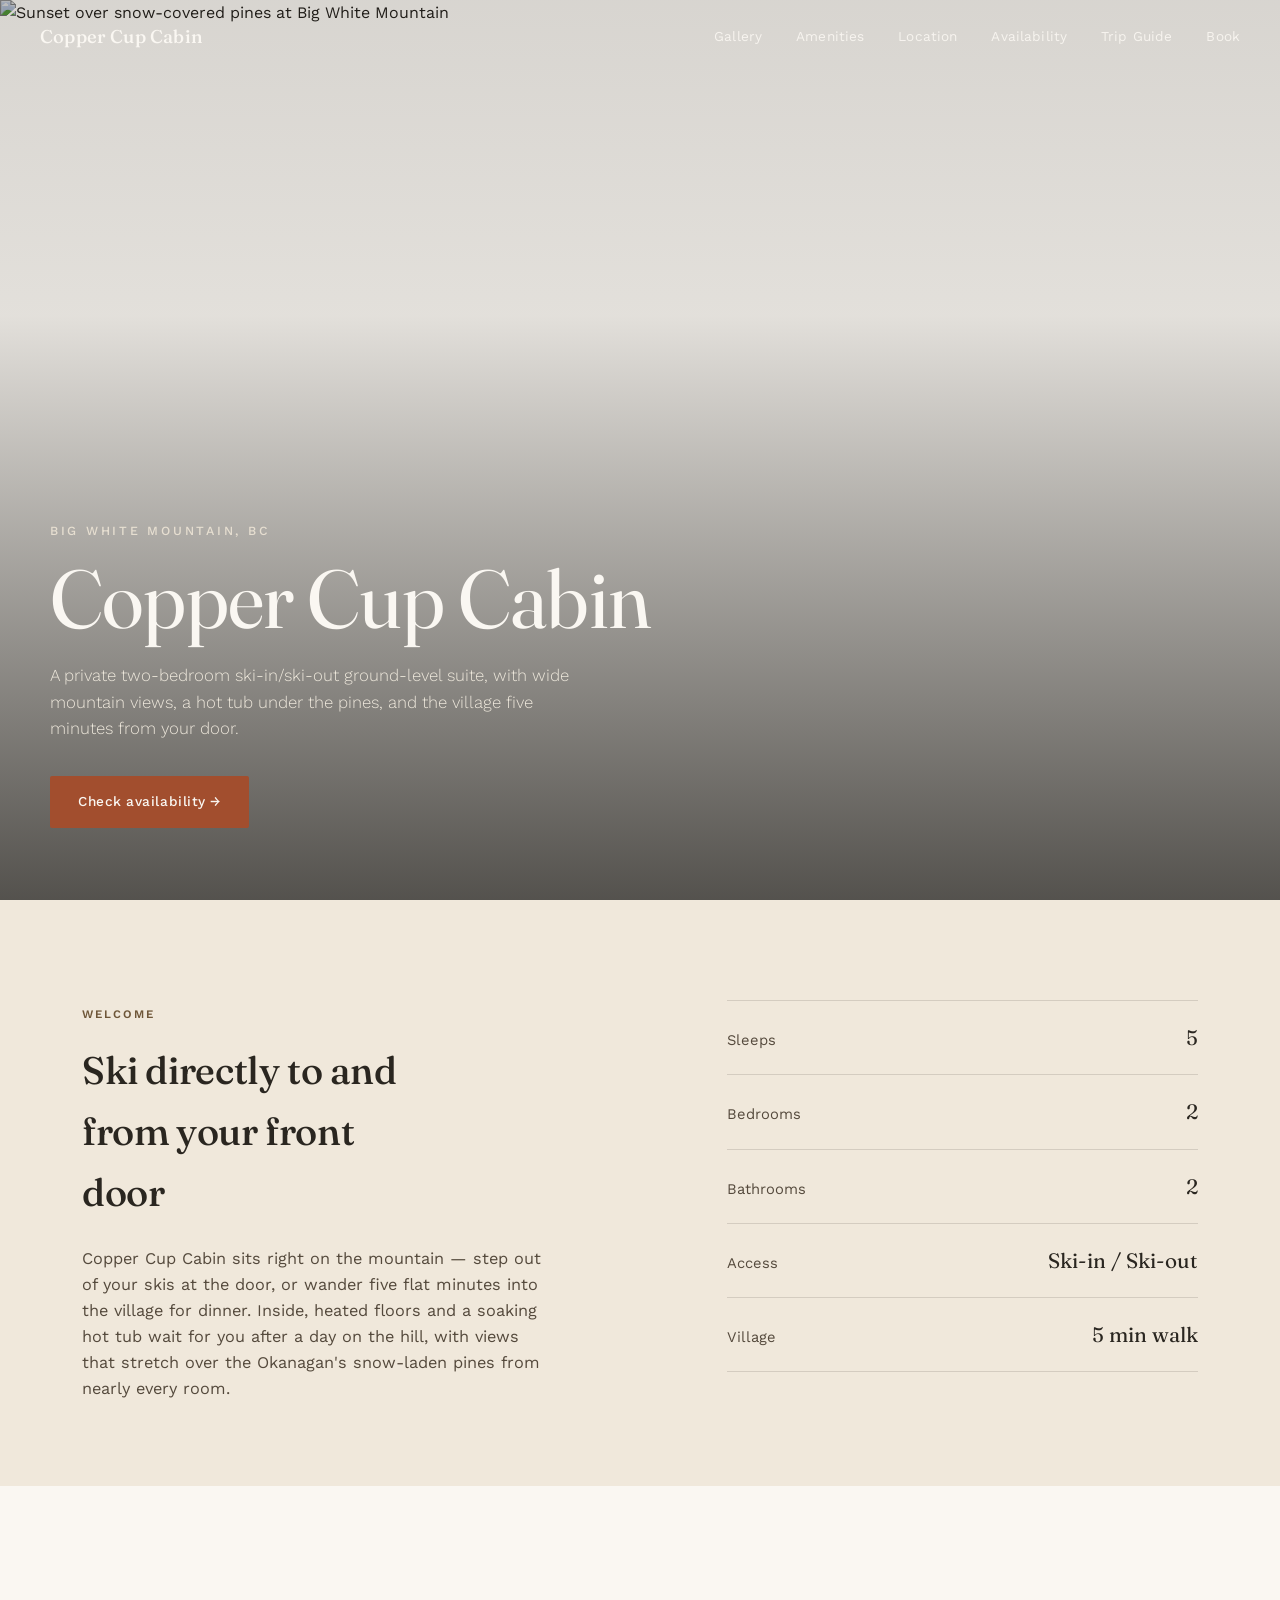
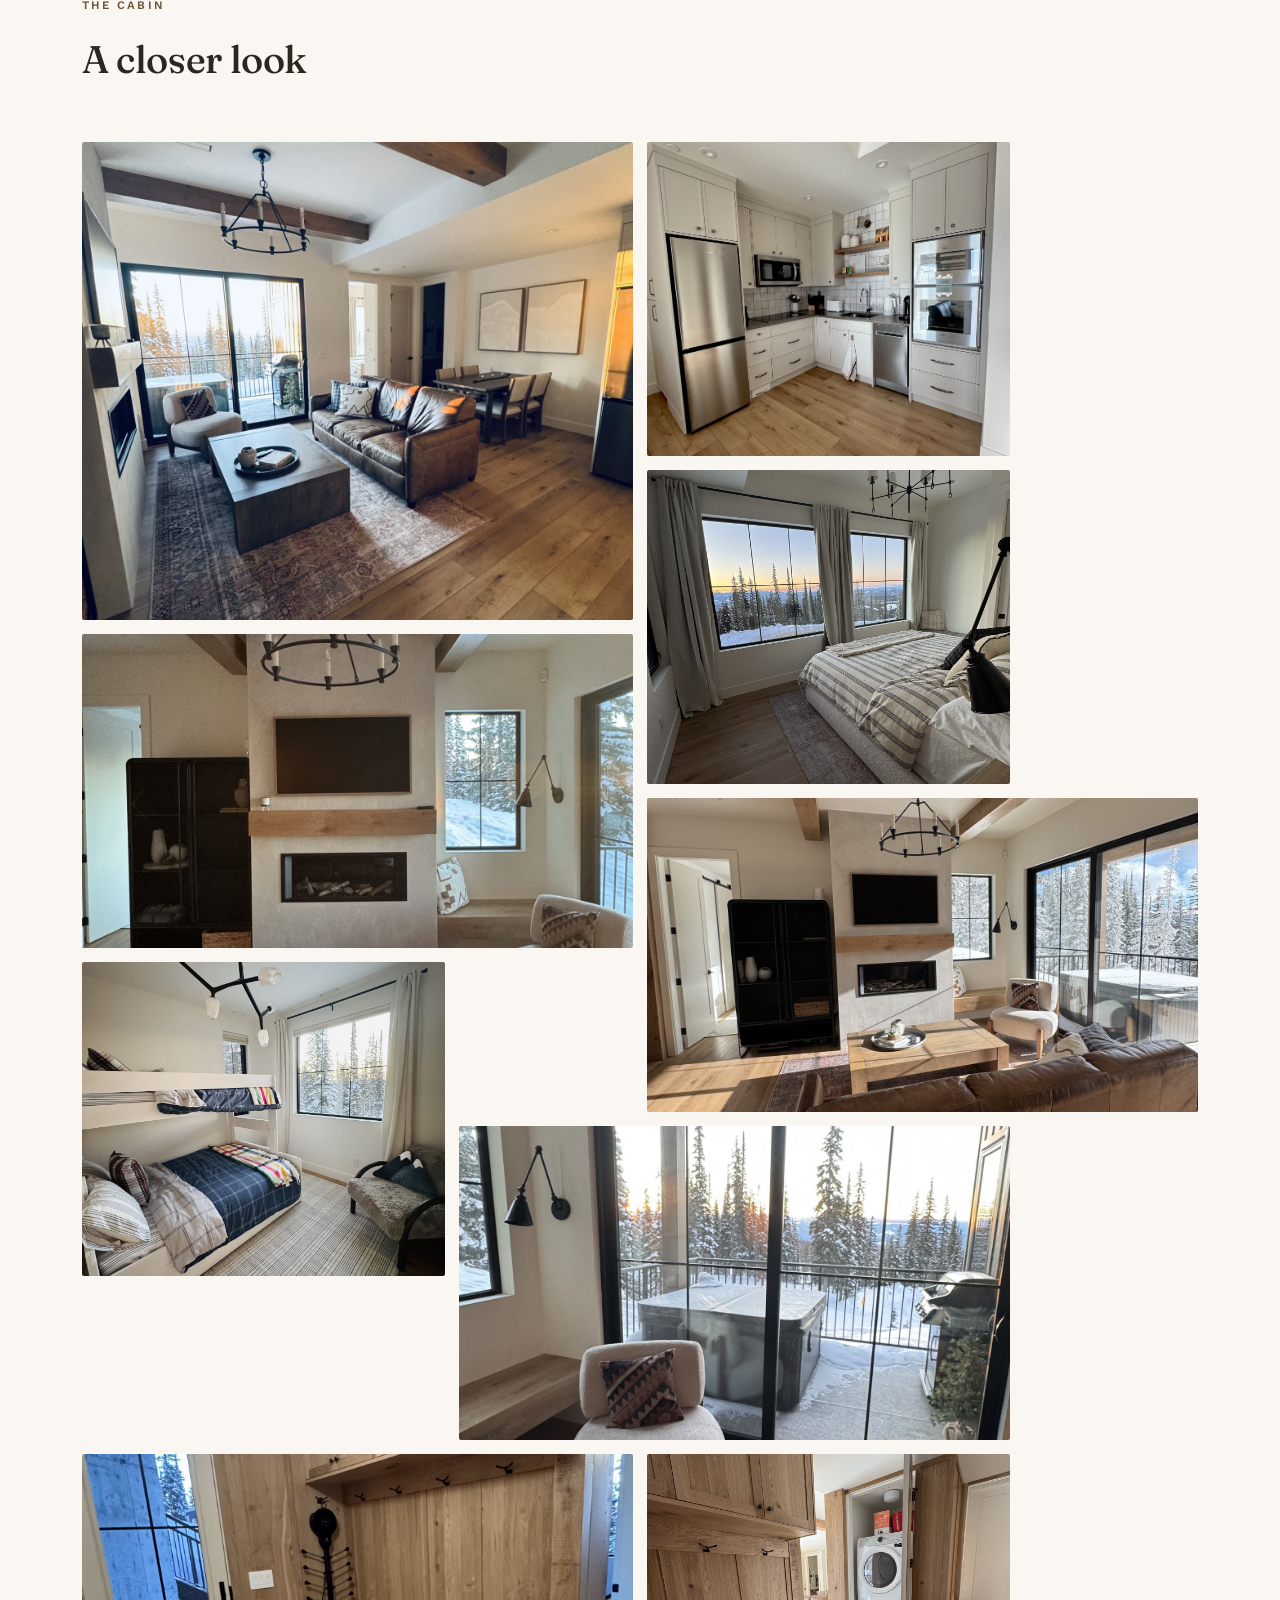
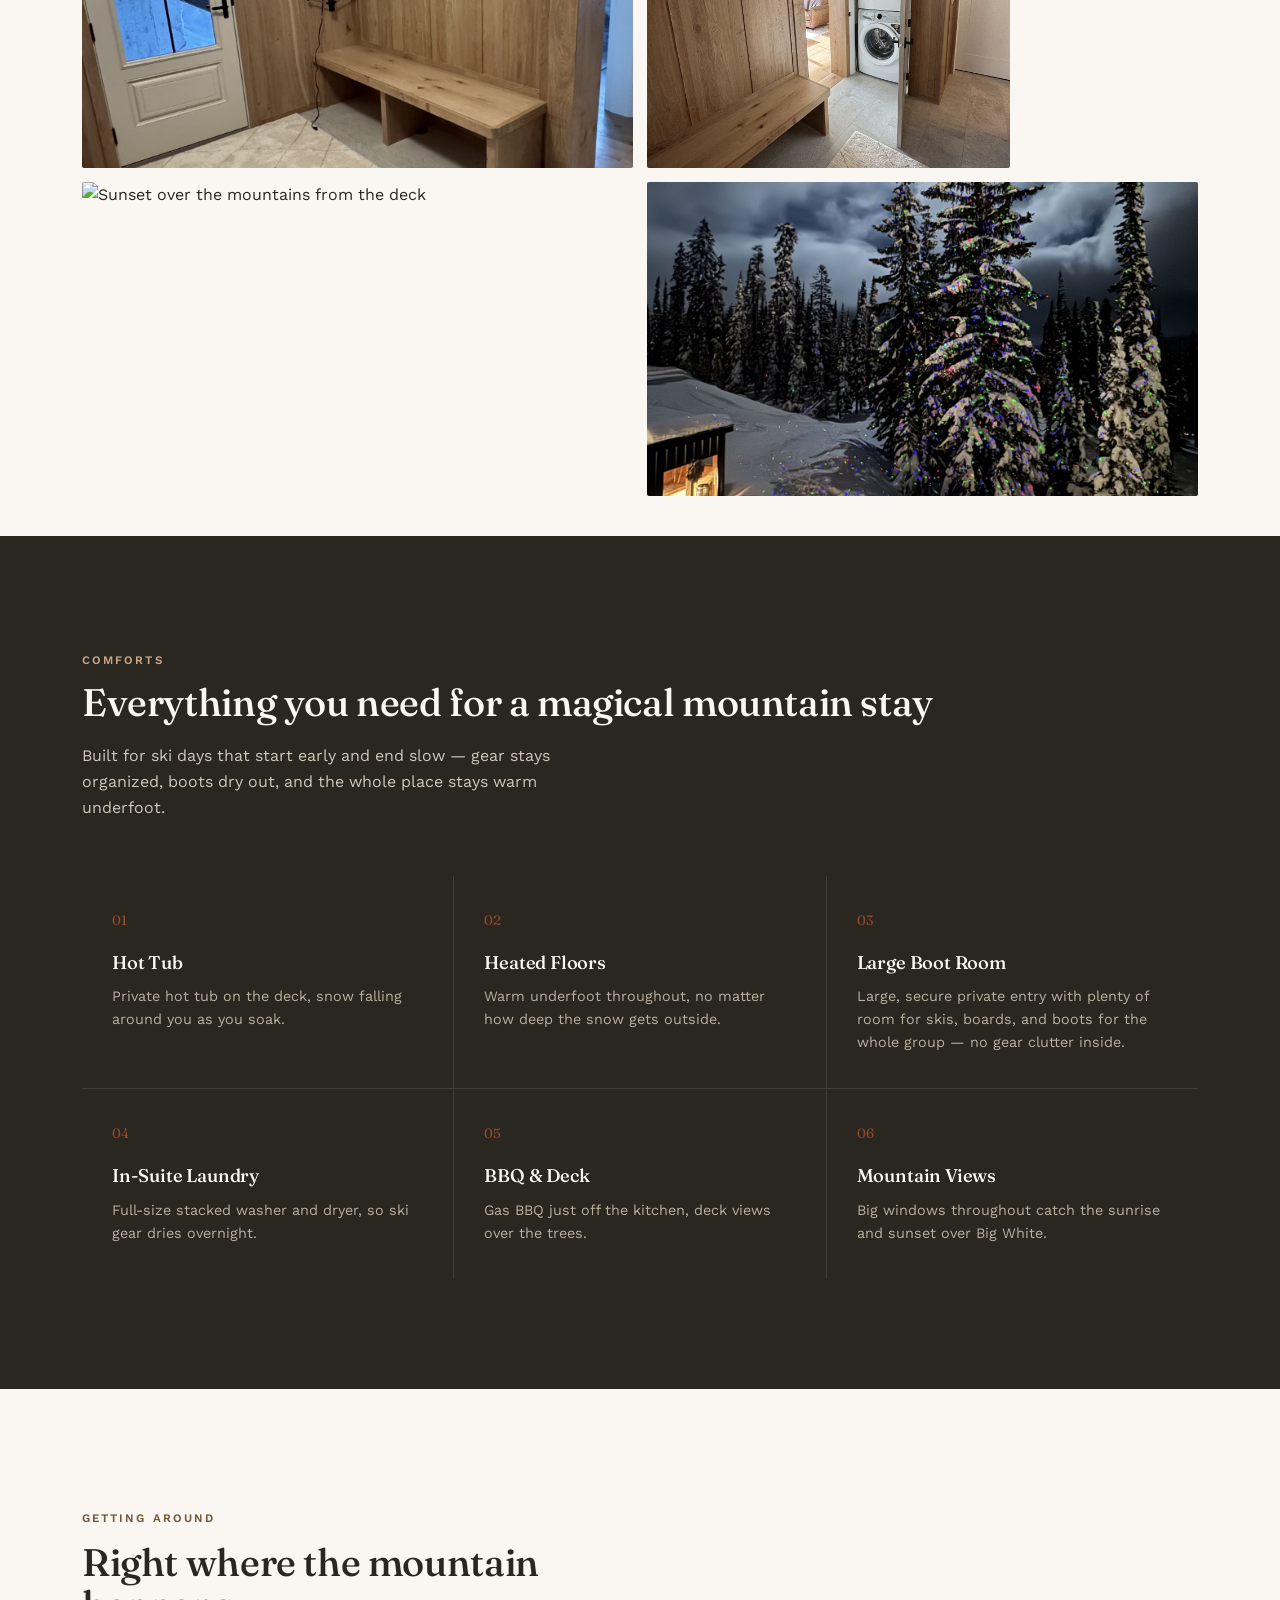
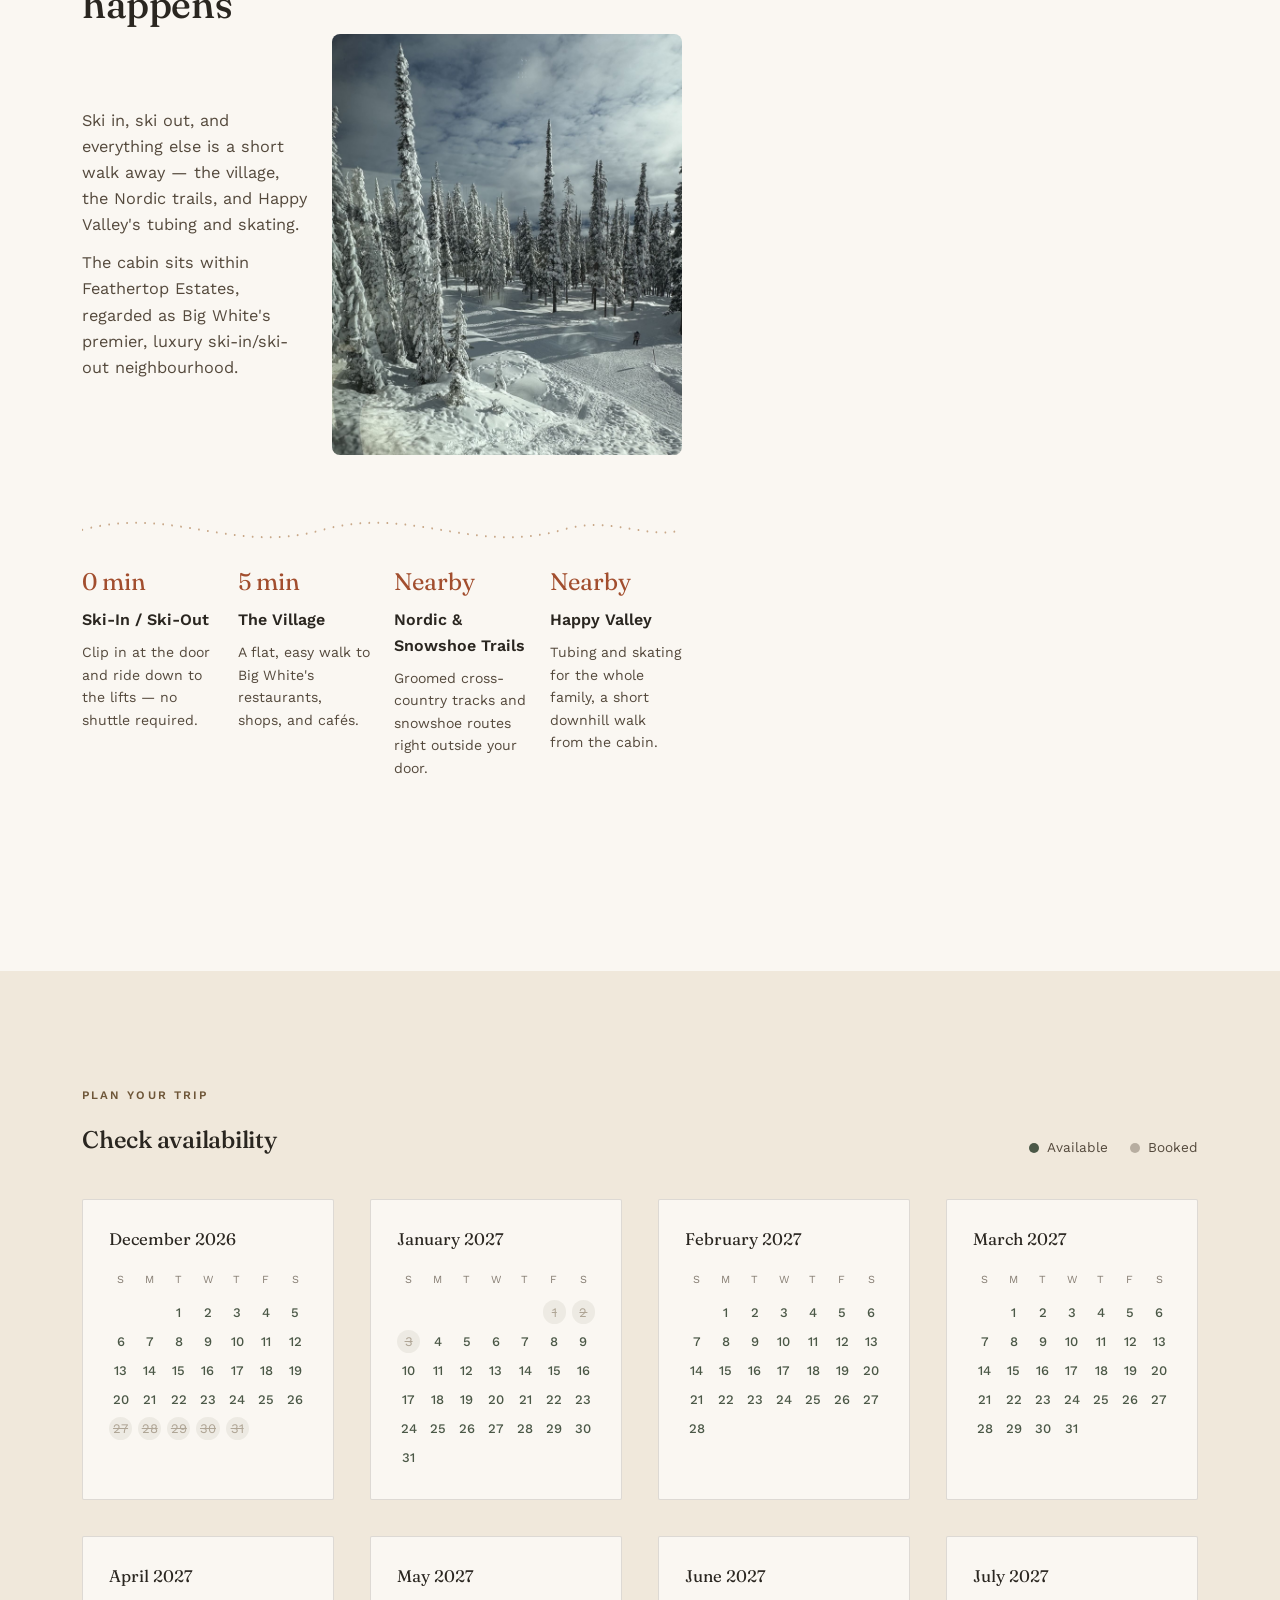
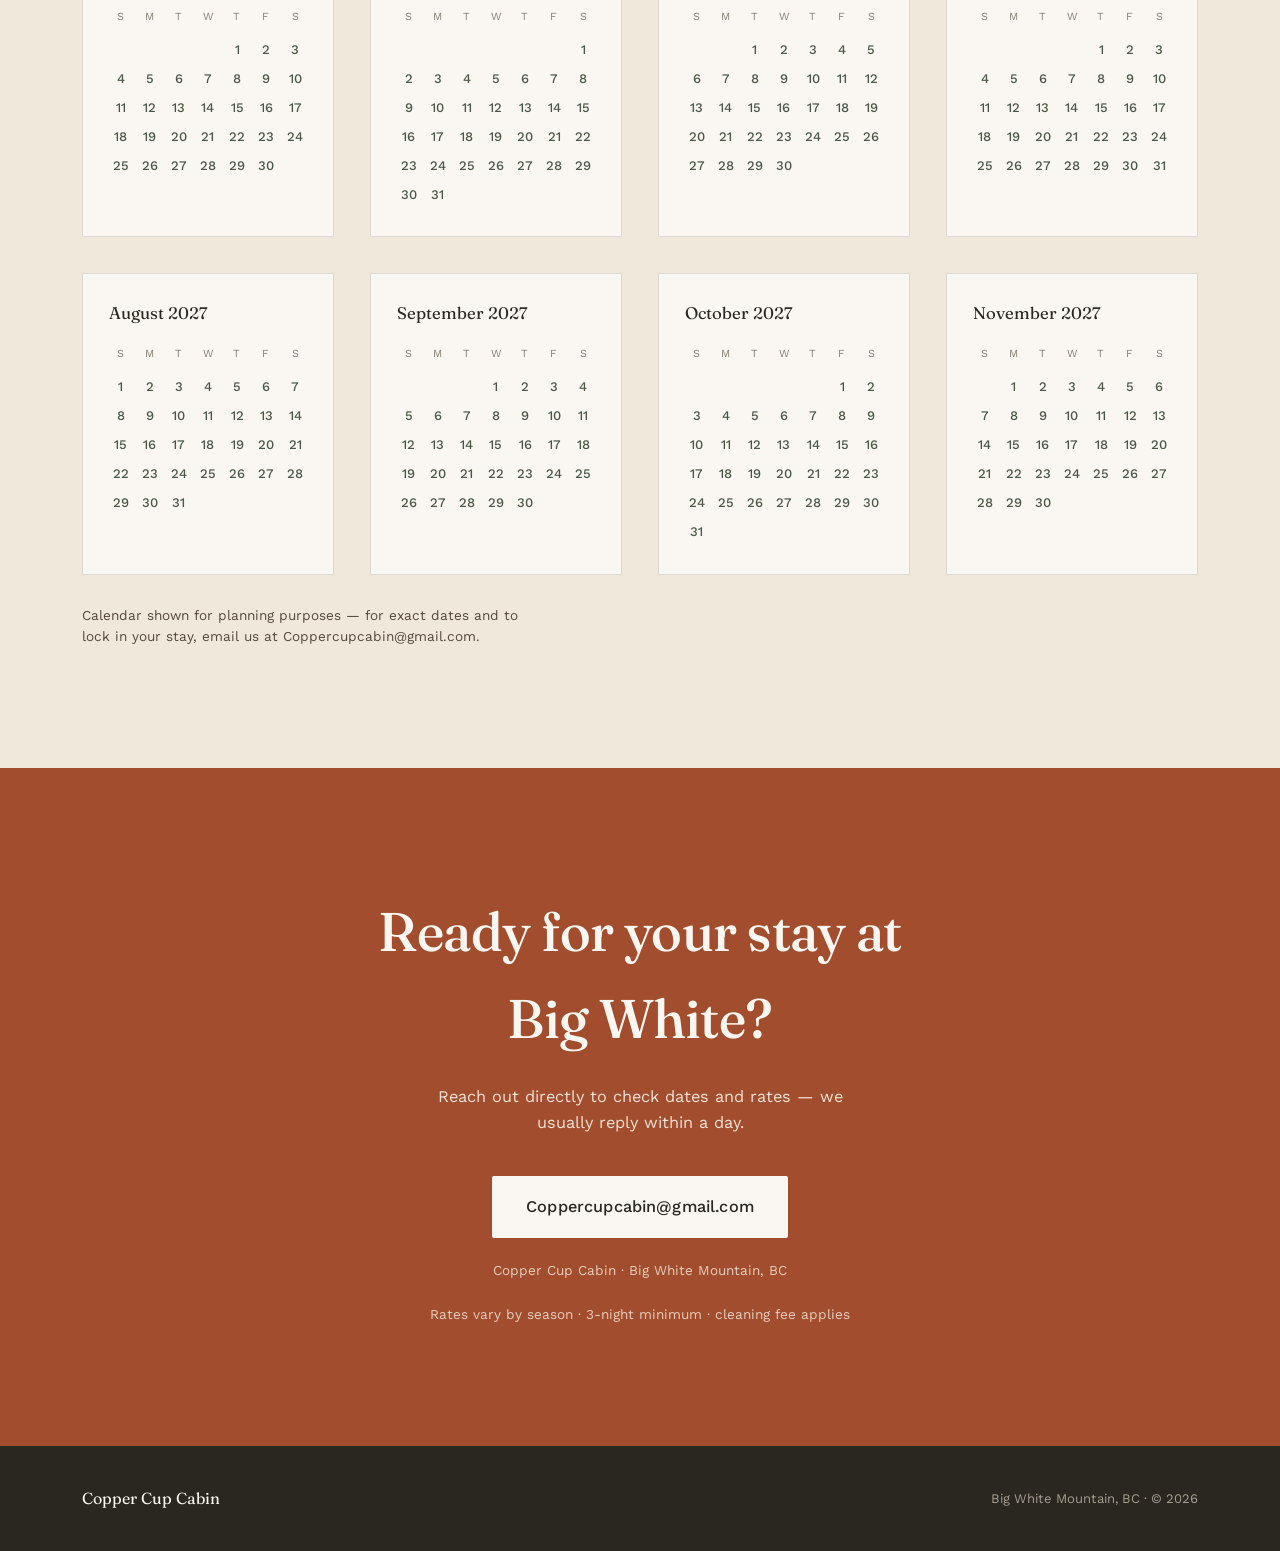
==== index.html @ 3e0b4096 "Fix mobile layout" ====
<!DOCTYPE html>
<html lang="en">
<head>
<meta charset="UTF-8">
<meta name="viewport" content="width=device-width, initial-scale=1.0">
<title>Copper Cup Cabin at Big White Mountain</title>
<link rel="preconnect" href="https://fonts.googleapis.com">
<link rel="preconnect" href="https://fonts.gstatic.com" crossorigin>
<link href="https://fonts.googleapis.com/css2?family=Fraunces:ital,opsz,wght@0,9..144,300;0,9..144,400;0,9..144,500;0,9..144,600;1,9..144,400&family=Work+Sans:wght@300;400;500;600&display=swap" rel="stylesheet">
<link rel="stylesheet" href="styles.css">
</head>
<body>

<header id="siteHeader">
  <a class="brand" href="#top">Copper Cup Cabin</a>
  <nav>
    <a href="#gallery">Gallery</a>
    <a href="#amenities">Amenities</a>
    <a href="#location">Location</a>
    <a href="#availability">Availability</a>
    <a href="guide.html">Trip Guide</a>
    <a href="#book">Book</a>
  </nav>
  <button class="menu-toggle" id="menuToggle" aria-label="Open menu">☰</button>
  <div class="mobile-nav" id="mobileNav">
    <a href="#gallery">Gallery</a>
    <a href="#amenities">Amenities</a>
    <a href="#location">Location</a>
    <a href="#availability">Availability</a>
    <a href="guide.html">Trip Guide</a>
    <a href="#book">Book</a>
  </div>
</header>

<section class="hero" id="top">
  <img src="images/IMG_1254.jpeg" alt="Sunset over snow-covered pines at Big White Mountain">
  <div class="hero-content wrap" style="padding-left:0;padding-right:0;">
    <div class="hero-eyebrow">Big White Mountain, BC</div>
    <h1 class="display">Copper Cup Cabin</h1>
    <p class="hero-sub">A private two-bedroom ski-in/ski-out ground-level suite, with wide mountain views, a hot tub under the pines, and the village five minutes from your door.</p>
    <a class="hero-cta" href="#book">Check availability →</a>
  </div>
</section>

<section class="intro">
  <div class="wrap intro-grid">
    <div>
      <span class="eyebrow">Welcome</span>
      <h2 class="display">Ski directly to and from your front door</h2>
      <p>Copper Cup Cabin sits right on the mountain — step out of your skis at the door, or wander five flat minutes into the village for dinner. Inside, heated floors and a soaking hot tub wait for you after a day on the hill, with views that stretch over the Okanagan's snow-laden pines from nearly every room.</p>
    </div>
    <div class="stat-list">
      <div class="stat"><span class="stat-label">Sleeps</span><span class="stat-value">5</span></div>
      <div class="stat"><span class="stat-label">Bedrooms</span><span class="stat-value">2</span></div>
      <div class="stat"><span class="stat-label">Bathrooms</span><span class="stat-value">2</span></div>
      <div class="stat"><span class="stat-label">Access</span><span class="stat-value">Ski-in / Ski-out</span></div>
      <div class="stat"><span class="stat-label">Village</span><span class="stat-value">5 min walk</span></div>
    </div>
  </div>
</section>

<section class="gallery" id="gallery">
  <div class="wrap">
    <div class="section-head">
      <span class="eyebrow">The Cabin</span>
      <h2 class="display">A closer look</h2>
    </div>
    <div class="mosaic">
      <figure class="m1"><img src="images/IMG_2691.jpeg" alt="Open living and dining area with leather sofa and mountain view"></figure>
      <figure class="m4"><img src="images/IMG_2597.jpeg" alt="Kitchen with stainless appliances"></figure>
      <figure class="m5"><img src="images/IMG_2658.jpeg" alt="Bedroom with sunrise mountain view"></figure>
      <figure class="m2"><img src="images/IMG_2681.jpeg" alt="Living room fireplace and wood beams"></figure>
      <figure class="m3"><img src="images/IMG_2600.jpeg" alt="Bathroom with soaker tub and subway tile"></figure>
      <figure class="m6"><img src="images/IMG_2666.jpeg" alt="Bunk room for kids or extra guests"></figure>
      <figure class="m7"><img src="images/IMG_2680.jpeg" alt="Sitting area looking out to the hot tub and BBQ deck"></figure>
      <figure class="m8"><img src="images/IMG_2669.jpeg" alt="Boot room with cubbies and boot dryer"></figure>
      <figure class="m6"><img src="images/IMG_2616.jpeg" alt="Mudroom with stacked washer and dryer"></figure>
      <figure class="m2"><img src="images/IMG_2558.jpeg" alt="Sunset over the mountains from the deck"></figure>
      <figure class="m2"><img src="images/IMG_2497.jpeg" alt="Cabin exterior at night with lit windows and snowy pines"></figure>
    </div>
  </div>
</section>

<section class="amenities" id="amenities">
  <div class="wrap">
    <span class="eyebrow">Comforts</span>
    <h2 class="display">Everything you need for a magical mountain stay</h2>
    <p class="amenities-intro">Built for ski days that start early and end slow — gear stays organized, boots dry out, and the whole place stays warm underfoot.</p>
    <div class="amen-grid">
      <div class="amen-item"><span class="num">01</span><h3>Hot Tub</h3><p>Private hot tub on the deck, snow falling around you as you soak.</p></div>
      <div class="amen-item"><span class="num">02</span><h3>Heated Floors</h3><p>Warm underfoot throughout, no matter how deep the snow gets outside.</p></div>
      <div class="amen-item"><span class="num">03</span><h3>Large Boot Room</h3><p>Large, secure private entry with plenty of room for skis, boards, and boots for the whole group — no gear clutter inside.</p></div>
      <div class="amen-item"><span class="num">04</span><h3>In-Suite Laundry</h3><p>Full-size stacked washer and dryer, so ski gear dries overnight.</p></div>
      <div class="amen-item"><span class="num">05</span><h3>BBQ &amp; Deck</h3><p>Gas BBQ just off the kitchen, deck views over the trees.</p></div>
      <div class="amen-item"><span class="num">06</span><h3>Mountain Views</h3><p>Big windows throughout catch the sunrise and sunset over Big White.</p></div>
    </div>
  </div>
</section>

<section class="location" id="location">
  <div class="wrap">
    <div class="section-head">
      <span class="eyebrow">Getting Around</span>
   <!-- Heading: tight line spacing and minimal bottom gap -->
<h2 class="display" style="line-height: 1.1; margin-bottom: 8px;">
  Right where the mountain happens
</h2>

<!-- Flex container for text on left, small image on right -->
<div class="location-flex-row">

  <!-- Left Side: Paragraph text -->
  <div class="location-flex-text">
    <p class="lede" style="margin-top: 0; margin-bottom: 12px;">
      Ski in, ski out, and everything else is a short walk away — the village, the Nordic trails, and Happy Valley's tubing and skating.
    </p>
    <p class="lede" style="margin-top: 0; margin-bottom: 0;">
      The cabin sits within Feathertop Estates, regarded as Big White's premier, luxury ski-in/ski-out neighbourhood.
    </p>
  </div>

  <!-- Right Side: Small image -->
  <figure class="m6 location-flex-image">
    <img src="images/IMG_2463.jpeg" alt="Snowshoe and Nordic trail through the trees">
  </figure>

</div>

<!-- Trail stops and SVG stay below -->
<div class="trail">
      <svg class="trail-svg" viewBox="0 0 1000 70" preserveAspectRatio="none">
        <path d="M0,35 C150,10 250,60 400,35 C550,10 650,60 800,35 C880,20 940,45 1000,35"
              fill="none" stroke="#C9A98A" stroke-width="2" stroke-dasharray="1,14" stroke-linecap="round"/>
      </svg>
      <div class="trail-stops">
        <div class="stop">
          <div class="dist">0 min</div>
          <h4>Ski-In / Ski-Out</h4>
          <p>Clip in at the door and ride down to the lifts — no shuttle required.</p>
        </div>
        <div class="stop">
          <div class="dist">5 min</div>
          <h4>The Village</h4>
          <p>A flat, easy walk to Big White's restaurants, shops, and cafés.</p>
        </div>
        <div class="stop">
          <div class="dist">Nearby</div>
          <h4>Nordic &amp; Snowshoe Trails</h4>
          <p>Groomed cross-country tracks and snowshoe routes right outside your door.</p>
        </div>
        <div class="stop">
          <div class="dist">Nearby</div>
          <h4>Happy Valley</h4>
          <p>Tubing and skating for the whole family, a short downhill walk from the cabin.</p>
        </div>
      </div>
    </div>
  </div>
</section>

<section class="availability" id="availability">
  <div class="wrap">
    <div class="avail-top">
      <div>
        <span class="eyebrow">Plan Your Trip</span>
        <h2 class="display" style="margin-top:14px;">Check availability</h2>
      </div>
      <div class="avail-legend">
        <span><span class="dot avail"></span> Available</span>
        <span><span class="dot booked"></span> Booked</span>
      </div>
    </div>
    <div class="calendars" id="calendars"></div>
    <p class="avail-note">Calendar shown for planning purposes — for exact dates and to lock in your stay, email us at Coppercupcabin@gmail.com.</p>
  </div>
</section>

<script>
  // ---- EDIT THIS LIST to mark booked dates (format: "YYYY-MM-DD") ----
  const bookedDates = new Set([
  "2026-12-27","2026-12-28","2026-12-29","2026-12-30","2026-12-31",
    "2027-01-01","2027-01-02","2027-01-03",
]);

  function buildMonth(container, year, month){
    const card = document.createElement('div');
    card.className = 'cal-card';
    const label = document.createElement('div');
    label.className = 'cal-month-label';
    label.textContent = new Date(year, month, 1).toLocaleString('default', { month:'long', year:'numeric' });
    card.appendChild(label);

    const grid = document.createElement('div');
    grid.className = 'cal-grid';
    ['S','M','T','W','T','F','S'].forEach(d=>{
      const el = document.createElement('div');
      el.className = 'cal-dow'; el.textContent = d;
      grid.appendChild(el);
    });

    const firstDay = new Date(year, month, 1).getDay();
    const daysInMonth = new Date(year, month+1, 0).getDate();
    for(let i=0;i<firstDay;i++){
      const el = document.createElement('div');
      el.className = 'cal-day empty';
      grid.appendChild(el);
    }
    for(let d=1; d<=daysInMonth; d++){
      const el = document.createElement('div');
      const iso = `${year}-${String(month+1).padStart(2,'0')}-${String(d).padStart(2,'0')}`;
      el.className = 'cal-day ' + (bookedDates.has(iso) ? 'booked' : 'available');
      el.textContent = d;
      grid.appendChild(el);
    }
    card.appendChild(grid);
    container.appendChild(card);
  }

  const calContainer = document.getElementById('calendars');
  const today = new Date();
  buildMonth(calContainer, today.getFullYear(), today.getMonth());
 for(let i = 1; i <= 11; i++){
     const future = new Date(today.getFullYear(), today.getMonth()+i, 1);
     buildMonth(calContainer, future.getFullYear(), future.getMonth());
   }
  
</script>

<section class="book" id="book">
  <div class="wrap">
    <h2 class="display">Ready for your stay at Big White?</h2>
    <p>Reach out directly to check dates and rates — we usually reply within a day.</p>
    <a class="book-email" href="mailto:Coppercupcabin@gmail.com">Coppercupcabin@gmail.com</a>
    <div class="book-note">Copper Cup Cabin · Big White Mountain, BC</div>
    <div class="book-note">Rates vary by season · 3-night minimum · cleaning fee applies</div>
  </div>
</section>

<footer>
  <div class="wrap" style="display:flex;justify-content:space-between;width:100%;align-items:center;">
    <span class="f-brand">Copper Cup Cabin</span>
    <span>Big White Mountain, BC · © 2026</span>
  </div>
</footer>

<script>
  const header = document.getElementById('siteHeader');
  window.addEventListener('scroll', () => {
    if(window.scrollY > 40){ header.classList.add('scrolled'); }
    else{ header.classList.remove('scrolled'); }
  });

  const menuToggle = document.getElementById('menuToggle');
  const mobileNav = document.getElementById('mobileNav');
  menuToggle.addEventListener('click', () => {
    mobileNav.classList.toggle('open');
  });
  mobileNav.querySelectorAll('a').forEach(link => {
    link.addEventListener('click', () => mobileNav.classList.remove('open'));
  });
</script>

</body>
</html>
---- styles.css ----
:root{
    --snow:#FAF7F2;
    --parchment:#F0E8DB;
    --oak:#9C7A54;
    --oak-deep:#6E5638;
    --ink:#2A2620;
    --ink-soft:#54493C;
    --ember:#A24E2E;
    --ember-deep:#833E23;
    --pine:#4B5847;
    --mist:#D8DCD6;
    --line:rgba(42,38,32,0.14);
  }
  *{margin:0;padding:0;box-sizing:border-box;}
  html{scroll-behavior:smooth;}
  body{
    background:var(--snow);
    color:var(--ink);
    font-family:'Work Sans', sans-serif;
    font-weight:400;
    line-height:1.6;
    -webkit-font-smoothing:antialiased;
  }
  h1,h2,h3,.display{
    font-family:'Fraunces', serif;
    font-weight:500;
    letter-spacing:-0.01em;
  }
  a{color:inherit;text-decoration:none;}
  img{display:block;width:100%;height:100%;object-fit:cover;}
  .eyebrow{
    font-family:'Work Sans', sans-serif;
    text-transform:uppercase;
    letter-spacing:0.18em;
    font-size:0.72rem;
    color:var(--oak-deep);
    font-weight:600;
  }
  .wrap{max-width:1180px;margin:0 auto;padding:0 32px;}

  /* NAV */
  header{
    position:fixed;top:0;left:0;right:0;z-index:50;
    display:flex;align-items:center;justify-content:space-between;
    padding:22px 40px;
    mix-blend-mode:normal;
    transition:background 0.3s ease, padding 0.3s ease;
  }
  header.scrolled{
    background:rgba(250,247,242,0.92);
    backdrop-filter:blur(6px);
    padding:14px 40px;
    box-shadow:0 1px 0 var(--line);
  }
  .brand{
    font-family:'Fraunces', serif;
    font-size:1.15rem;
    font-weight:500;
    color:var(--snow);
    letter-spacing:0.01em;
    transition:color 0.3s ease;
  }
  header.scrolled .brand{color:var(--ink);}
  nav{display:flex;gap:34px;}
  nav a{
    font-size:0.85rem;
    color:var(--snow);
    opacity:0.9;
    transition:opacity 0.3s ease, color 0.3s ease;
    letter-spacing:0.01em;
  }
  header.scrolled nav a{color:var(--ink-soft);}
  nav a:hover{opacity:1;}
  @media (max-width:720px){ nav{display:none;} }

  /* HERO */
  .hero{
    position:relative;
    height:100vh;
    min-height:640px;
    overflow:hidden;
    display:flex;
    align-items:flex-end;
  }
  .hero img{
    position:absolute;inset:0;
    filter:saturate(0.92) brightness(0.85);
  }
  .hero::after{
    content:"";
    position:absolute;inset:0;
    background:linear-gradient(180deg, rgba(20,18,14,0.15) 0%, rgba(20,18,14,0.1) 35%, rgba(20,18,14,0.72) 100%);
  }
  .hero-content{
    position:relative;z-index:2;
    color:var(--snow);
    padding:0 40px 72px;
    width:100%;
  }
  .hero-eyebrow{
    font-size:0.78rem;
    text-transform:uppercase;
    letter-spacing:0.22em;
    color:#E7DFD1;
    margin-bottom:18px;
    font-weight:500;
  }
  .hero h1{
    font-size:clamp(2.6rem, 6.4vw, 5.4rem);
    line-height:0.98;
    max-width:900px;
    font-weight:400;
  }
  .hero-sub{
    margin-top:22px;
    font-size:1.05rem;
    max-width:520px;
    color:#EDE7DB;
    font-weight:300;
  }
  .hero-cta{
    display:inline-flex;
    gap:10px;
    align-items:center;
    margin-top:34px;
    padding:15px 28px;
    background:var(--ember);
    color:var(--snow);
    border-radius:2px;
    font-size:0.85rem;
    letter-spacing:0.04em;
    font-weight:500;
    transition:background 0.25s ease, transform 0.25s ease;
  }
  .hero-cta:hover{background:var(--ember-deep);transform:translateY(-1px);}

  /* INTRO */
  .intro{
    background:var(--parchment);
    padding:100px 0 84px;
  }
  .intro-grid{
    display:grid;
    grid-template-columns:1.1fr 0.9fr;
    gap:70px;
    align-items:start;
  }
  .intro h2{font-size:clamp(1.9rem,3vw,2.7rem);margin:14px 0 22px;max-width:14ch;}
  .intro p{color:var(--ink-soft);font-size:1.02rem;max-width:46ch;}
  .stat-list{display:flex;flex-direction:column;gap:0;}
  .stat{
    display:flex;justify-content:space-between;align-items:baseline;
    padding:20px 0;border-bottom:1px solid var(--line);
  }
  .stat:first-child{border-top:1px solid var(--line);}
  .stat-label{font-size:0.92rem;color:var(--ink-soft);}
  .stat-value{font-family:'Fraunces',serif;font-size:1.3rem;}
  @media (max-width:820px){ .intro-grid{grid-template-columns:1fr;gap:40px;} }

  /* GALLERY */
  .gallery{padding:110px 0 40px;}
  .section-head{margin-bottom:52px;}
  .section-head .eyebrow{margin-bottom:14px;display:block;}
  .section-head h2{font-size:clamp(1.9rem,3vw,2.6rem);}
  .mosaic{
    display:grid;
    grid-template-columns:repeat(6,1fr);
    grid-auto-rows:150px;
    gap:14px;
  }
  .mosaic figure{
    overflow:hidden;position:relative;border-radius:2px;
  }
  .mosaic figure img{transition:transform 0.7s cubic-bezier(.2,.7,.2,1);}
  .mosaic figure:hover img{transform:scale(1.055);}
  .m1{grid-column:span 3;grid-row:span 3;}
  .m2{grid-column:span 3;grid-row:span 2;}
  .m3{grid-column:span 3;grid-row:span 2;}
  .m4{grid-column:span 2;grid-row:span 2;}
  .m5{grid-column:span 2;grid-row:span 2;}
  .m6{grid-column:span 2;grid-row:span 2;}
  .m7{grid-column:span 3;grid-row:span 2;}
  .m8{grid-column:span 3;grid-row:span 2;}
  @media (max-width:900px){
    .mosaic{grid-template-columns:repeat(2,1fr);grid-auto-rows:170px;}
    .mosaic figure{grid-column:span 1 !important;grid-row:span 2 !important;}
  }

  /* AMENITIES */
  .amenities{background:var(--ink);color:var(--snow);padding:110px 0;}
  .amenities .eyebrow{color:#C9A98A;}
  .amenities h2{color:var(--snow);font-size:clamp(1.9rem,3vw,2.6rem);margin-bottom:10px;}
  .amenities-intro{color:#CFC7B8;max-width:52ch;margin-bottom:56px;font-size:1rem;}
  .amen-grid{
    display:grid;grid-template-columns:repeat(3,1fr);gap:1px;
    background:rgba(255,255,255,0.1);
  }
  .amen-item{
    background:var(--ink);padding:34px 30px;
  }
  .amen-item .num{font-family:'Fraunces',serif;font-size:0.85rem;color:var(--ember);opacity:0.9;display:block;margin-bottom:16px;}
  .amen-item h3{font-size:1.15rem;font-weight:500;margin-bottom:8px;color:var(--snow);}
  .amen-item p{font-size:0.9rem;color:#B9B0A0;}
  @media (max-width:820px){ .amen-grid{grid-template-columns:repeat(2,1fr);} }
  @media (max-width:560px){ .amen-grid{grid-template-columns:1fr;} }

  /* LOCATION / TRAIL */
  .location{
    padding:120px 0 130px;
    position:relative;
    background:var(--snow);
  }
  .location .section-head{max-width:60ch;}
  .location p.lede{color:var(--ink-soft);font-size:1.02rem;max-width:56ch;margin-top:-30px;margin-bottom:70px;}
  .trail{
    position:relative;
    padding:20px 0 10px;
  }
  .trail-svg{width:100%;height:70px;display:block;margin-bottom:-8px;}
  .trail-stops{
    display:grid;grid-template-columns:repeat(4,1fr);gap:24px;
  }
  .stop{position:relative;padding-top:6px;}
  .stop .dist{
    font-family:'Fraunces',serif;font-size:1.5rem;color:var(--ember);margin-bottom:6px;
  }
  .stop h4{font-size:1rem;font-weight:600;margin-bottom:8px;}
  .stop p{font-size:0.88rem;color:var(--ink-soft);}
  @media (max-width:820px){
    .trail-stops{grid-template-columns:repeat(2,1fr);row-gap:40px;}
    .trail-svg{display:none;}
  }

  /* AVAILABILITY */
  .availability{
    background:var(--parchment);
    padding:110px 0 120px;
  }
  .avail-top{
    display:flex;justify-content:space-between;align-items:flex-end;
    margin-bottom:40px;flex-wrap:wrap;gap:24px;
  }
  .avail-legend{display:flex;gap:22px;font-size:0.85rem;color:var(--ink-soft);}
  .avail-legend span{display:inline-flex;align-items:center;gap:8px;}
  .dot{width:10px;height:10px;border-radius:50%;display:inline-block;}
  .dot.avail{background:var(--pine);}
  .dot.booked{background:#B7ADA0;}
  .cal-nav{display:flex;align-items:center;gap:16px;}
  .cal-nav button{
    width:36px;height:36px;border:1px solid var(--line);background:transparent;
    border-radius:50%;font-size:1rem;cursor:pointer;color:var(--ink);
    display:flex;align-items:center;justify-content:center;
    transition:background 0.2s ease;
  }
  .cal-nav button:hover{background:rgba(0,0,0,0.05);}
  .cal-nav h3{font-size:1.2rem;min-width:180px;text-align:center;}
  .calendars{
    display:grid;grid-template-columns:repeat(4,1fr);gap:36px;
  }
  @media (max-width:1080px){ .calendars{grid-template-columns:repeat(2,1fr);} }
  @media (max-width:560px){ .calendars{grid-template-columns:1fr;} }
  .cal-card{
    background:var(--snow);border:1px solid var(--line);border-radius:2px;
    padding:26px 26px 30px;
  }
  .cal-month-label{font-family:'Fraunces',serif;font-size:1.05rem;margin-bottom:18px;}
  .cal-grid{
    display:grid;grid-template-columns:repeat(7,1fr);gap:6px;
  }
  .cal-dow{
    font-size:0.68rem;text-transform:uppercase;letter-spacing:0.06em;
    color:var(--ink-soft);text-align:center;padding-bottom:6px;opacity:0.7;
  }
  .cal-day{
    aspect-ratio:1;display:flex;align-items:center;justify-content:center;
    font-size:0.82rem;border-radius:50%;color:var(--ink);position:relative;
  }
  .cal-day.empty{visibility:hidden;}
  .cal-day.booked{
    background:#EDEAE3;color:#AFA595;text-decoration:line-through;
  }
  .cal-day.available{color:var(--pine);font-weight:500;}
  .avail-note{
    margin-top:30px;font-size:0.85rem;color:var(--ink-soft);max-width:56ch;
  }

  /* BOOK */
  .book{
    background:var(--ember);
    color:var(--snow);
    padding:120px 0;
    text-align:center;
    position:relative;
    overflow:hidden;
  }
  .book h2{font-size:clamp(2.1rem,4.4vw,3.4rem);max-width:16ch;margin:0 auto 22px;}
  .book p{max-width:44ch;margin:0 auto 40px;color:#F3E3D8;font-size:1.02rem;}
  .book-email{
    display:inline-flex;align-items:center;gap:12px;
    background:var(--snow);color:var(--ink);
    padding:18px 34px;border-radius:2px;
    font-size:1.02rem;font-weight:500;letter-spacing:0.01em;
    transition:transform 0.25s ease, background 0.25s ease;
  }
  .book-email:hover{transform:translateY(-2px);background:#fff;}
  .book-note{margin-top:22px;font-size:0.85rem;color:#F3E3D8;opacity:0.85;}

  footer{
    background:var(--ink);color:#A79E8F;
    padding:40px 0;
    display:flex;justify-content:space-between;align-items:center;
    font-size:0.82rem;
  }
  footer .f-brand{font-family:'Fraunces',serif;color:var(--snow);font-size:1rem;}
  @media (max-width:600px){
    footer{flex-direction:column;gap:10px;text-align:center;}
  }

/* GUIDE PAGE */
.guide-hero{
  background:var(--ink);
  color:var(--snow);
  padding:170px 0 80px;
}
.guide-hero .eyebrow{color:#C9A98A;}
.guide-hero h1{font-size:clamp(2.2rem,4.8vw,3.6rem);color:var(--snow);margin:14px 0 18px;}
.guide-hero p{color:#CFC7B8;max-width:56ch;font-size:1.02rem;}
.back-home{
  display:inline-flex;align-items:center;gap:8px;
  font-size:0.85rem;color:#CFC7B8;margin-bottom:26px;
}
.back-home:hover{color:var(--snow);}

.guide-section{padding:90px 0;border-bottom:1px solid var(--line);}
.guide-section:nth-child(even){background:var(--parchment);}
.guide-section .section-head{margin-bottom:44px;}
.guide-section .section-head p.lede{color:var(--ink-soft);max-width:60ch;margin-top:10px;font-size:1rem;}

.guide-cols{display:grid;grid-template-columns:1fr 1fr;gap:60px;}
@media (max-width:820px){ .guide-cols{grid-template-columns:1fr;gap:40px;} }

.guide-block h3{font-size:1.1rem;margin-bottom:14px;font-weight:600;}
.guide-block ul{list-style:none;}
.guide-block li{
  padding:12px 0;border-bottom:1px solid var(--line);
  font-size:0.95rem;color:var(--ink-soft);
  display:flex;justify-content:space-between;gap:16px;align-items:baseline;
}
.guide-block li a{color:var(--ember);font-weight:500;white-space:nowrap;}
.guide-block li a:hover{color:var(--ember-deep);}

.map-figure{margin-bottom:20px;border-radius:2px;overflow:hidden;border:1px solid var(--line);}
.map-caption{font-size:0.85rem;color:var(--ink-soft);text-align:center;margin-top:10px;}

.restaurant-grid{
  display:grid;grid-template-columns:repeat(3,1fr);gap:1px;
  background:transparent;
}
.restaurant-card{background:var(--snow);padding:26px 24px;border:1px solid var(--line);}
.guide-section:nth-child(even) .restaurant-card{background:var(--parchment);}
.restaurant-card h4{font-size:1rem;margin-bottom:8px;}
.restaurant-card h4 a{color:var(--ink);border-bottom:1px solid var(--oak);}
.restaurant-card h4 a:hover{color:var(--ember);border-color:var(--ember);}
.restaurant-card p{font-size:0.86rem;color:var(--ink-soft);}
@media (max-width:820px){ .restaurant-grid{grid-template-columns:repeat(2,1fr);} }
@media (max-width:560px){ .restaurant-grid{grid-template-columns:1fr;} }

.activity-list{display:grid;grid-template-columns:1fr 1fr;gap:12px 40px;}
@media (max-width:700px){ .activity-list{grid-template-columns:1fr;} }
.activity-list .tag{
  display:inline-block;font-size:0.68rem;text-transform:uppercase;letter-spacing:0.06em;
  color:var(--ember);font-weight:600;margin-right:10px;
}

.guide-cta{
  background:var(--ember);color:var(--snow);text-align:center;padding:90px 0;
}
.guide-cta h2{font-size:clamp(1.8rem,3.4vw,2.6rem);margin-bottom:16px;}
.guide-cta a.book-email{
  display:inline-flex;margin-top:10px;background:var(--snow);color:var(--ink);
  padding:16px 30px;border-radius:2px;font-weight:500;
}

/* LOCATION FLEX ROW (text + trail photo) */
.location-flex-row{
  display:flex; align-items:center; justify-content:space-between;
  gap:24px; margin-bottom:20px;
}
.location-flex-text{ flex:1; }
.location-flex-image{
  margin:0; max-width:350px; flex-shrink:0;
}
.location-flex-image img{
  width:100%; height:auto; border-radius:8px;
}
@media (max-width:700px){
  .location-flex-row{
    flex-direction:column; align-items:stretch;
  }
  .location-flex-image{
    max-width:100%;
  }
}

/* MOBILE HAMBURGER MENU */
.menu-toggle{
  display:none;
  background:none;
  border:none;
  font-size:1.7rem;
  line-height:1;
  color:var(--snow);
  cursor:pointer;
  padding:4px 6px;
}
header.scrolled .menu-toggle{ color:var(--ink); }
@media (max-width:720px){
  .menu-toggle{ display:block; }
}

.mobile-nav{
  display:none;
  position:absolute;
  top:100%;
  left:0;
  right:0;
  background:var(--snow);
  flex-direction:column;
  padding:8px 32px 20px;
  box-shadow:0 10px 24px rgba(20,18,14,0.12);
  border-top:1px solid var(--line);
  z-index:49;
}
.mobile-nav.open{ display:flex; }
.mobile-nav a{
  padding:15px 0;
  border-bottom:1px solid var(--line);
  font-size:0.98rem;
  color:var(--ink);
}
.mobile-nav a:last-child{ border-bottom:none; }
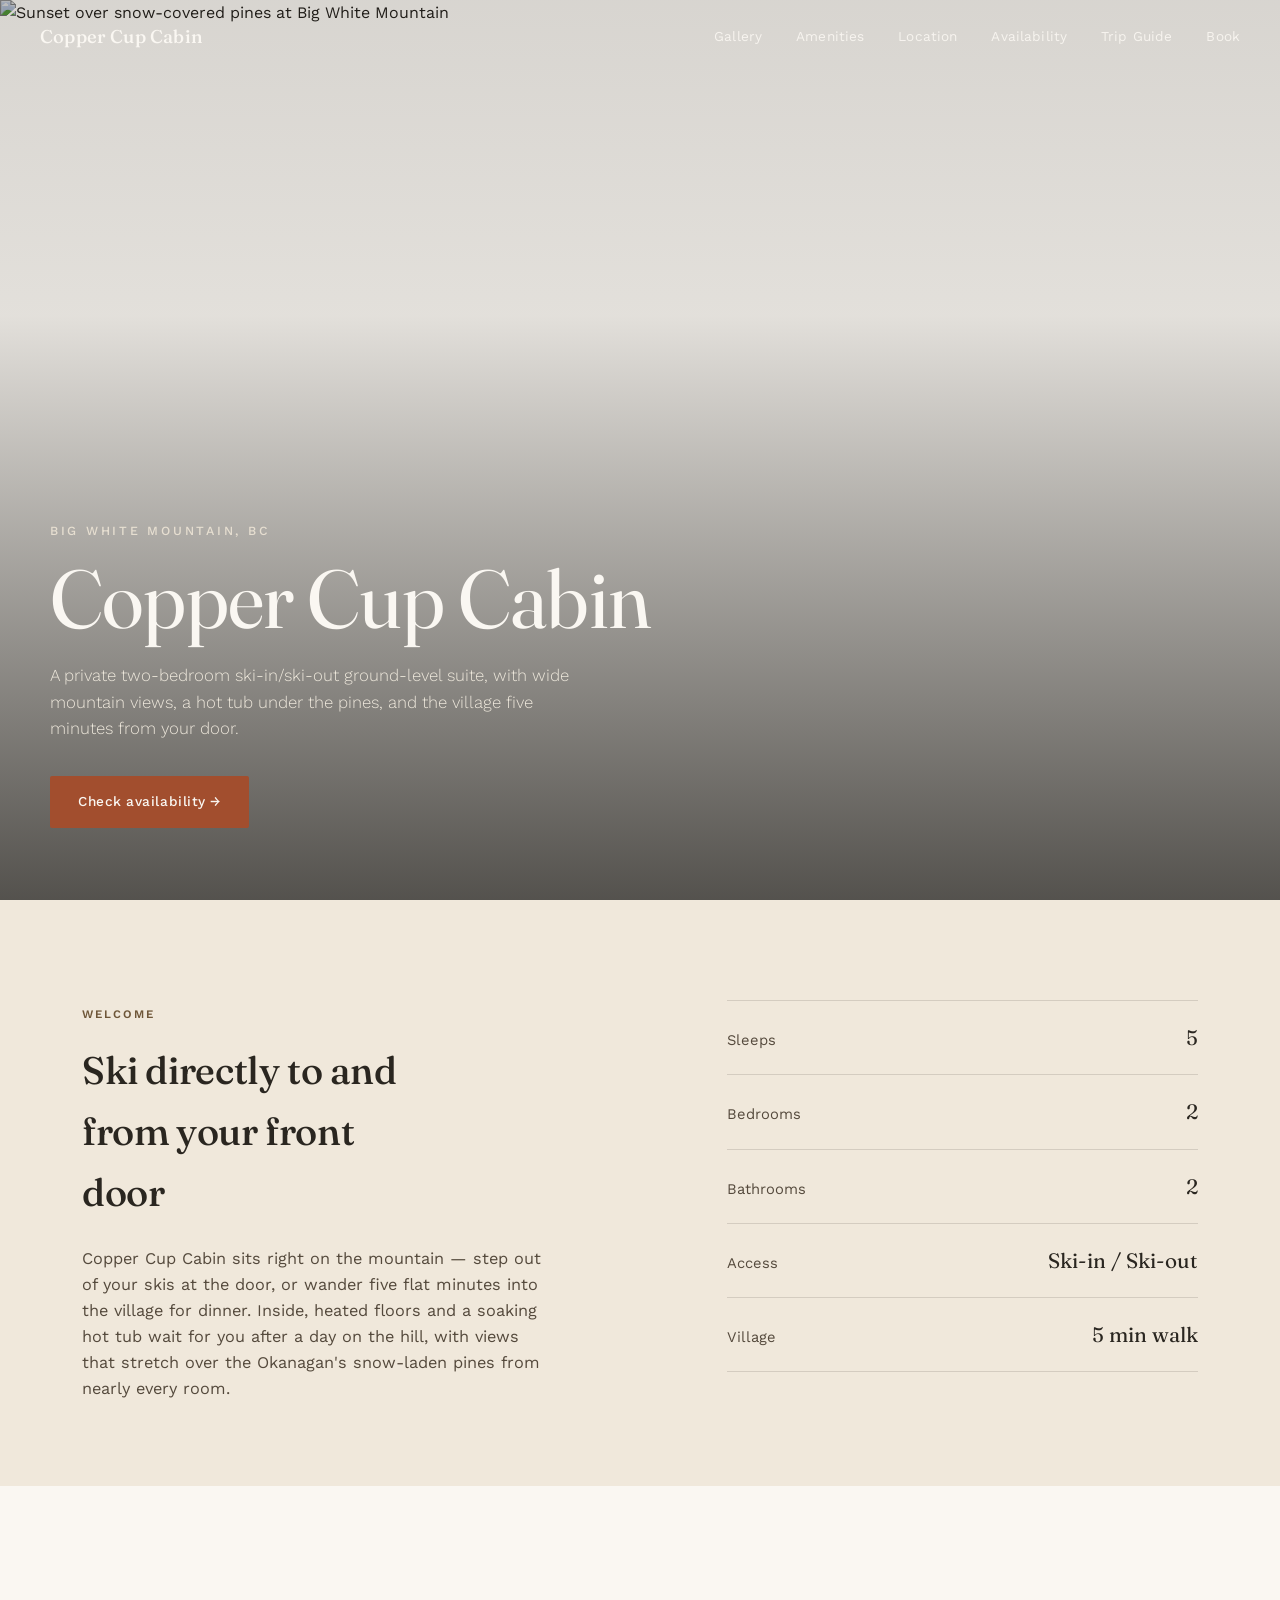
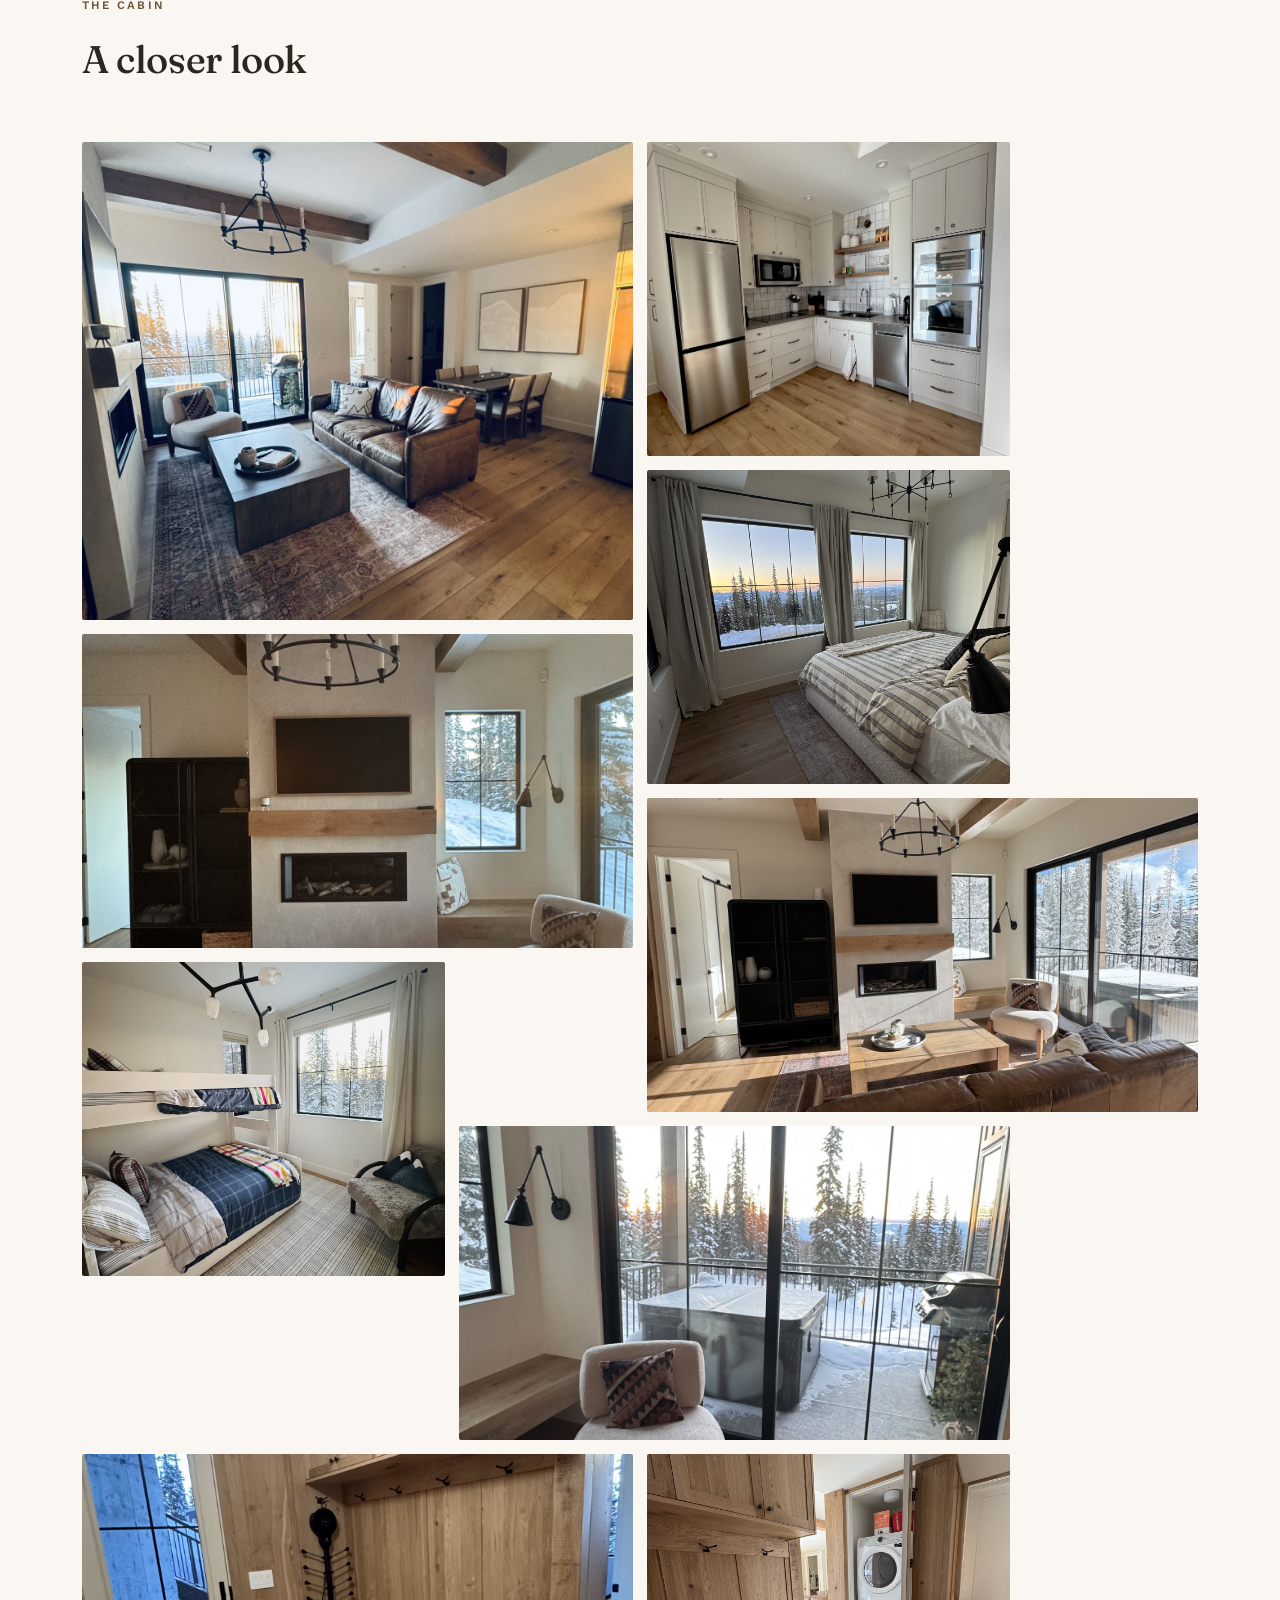
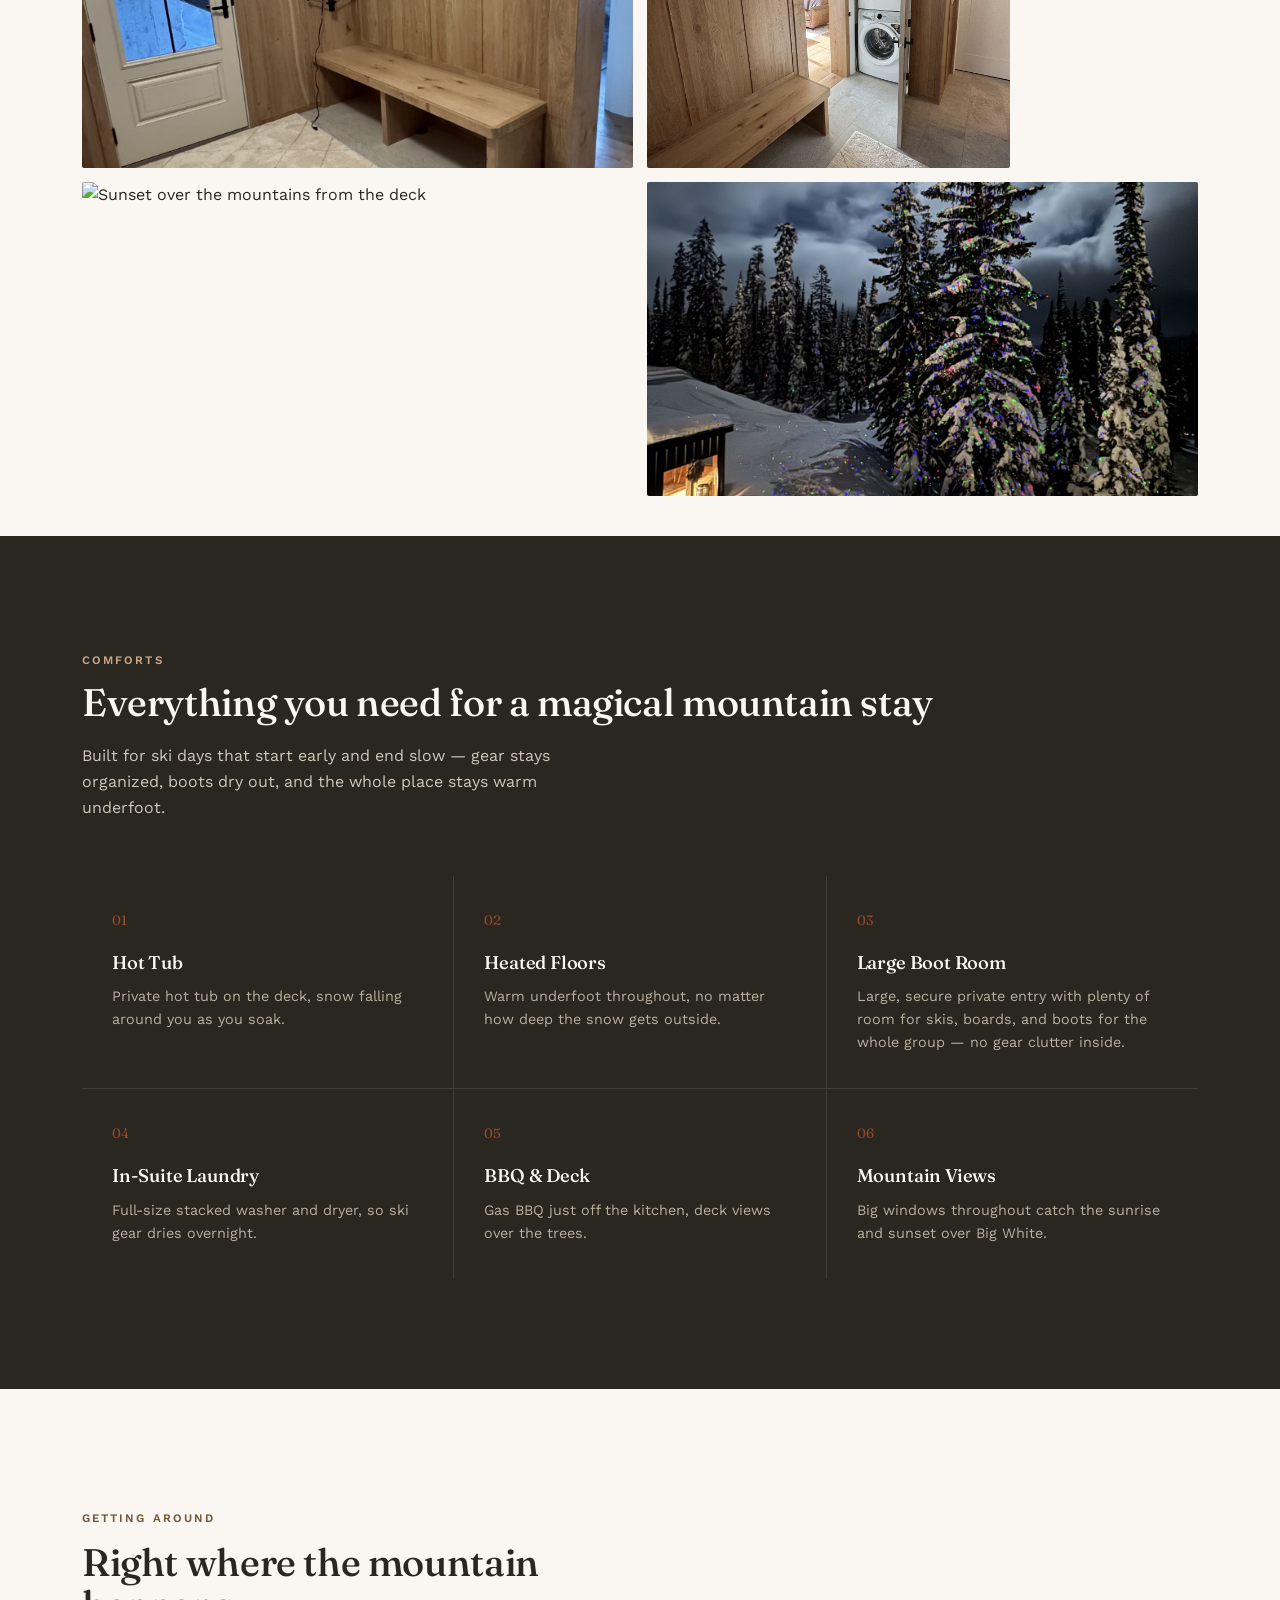
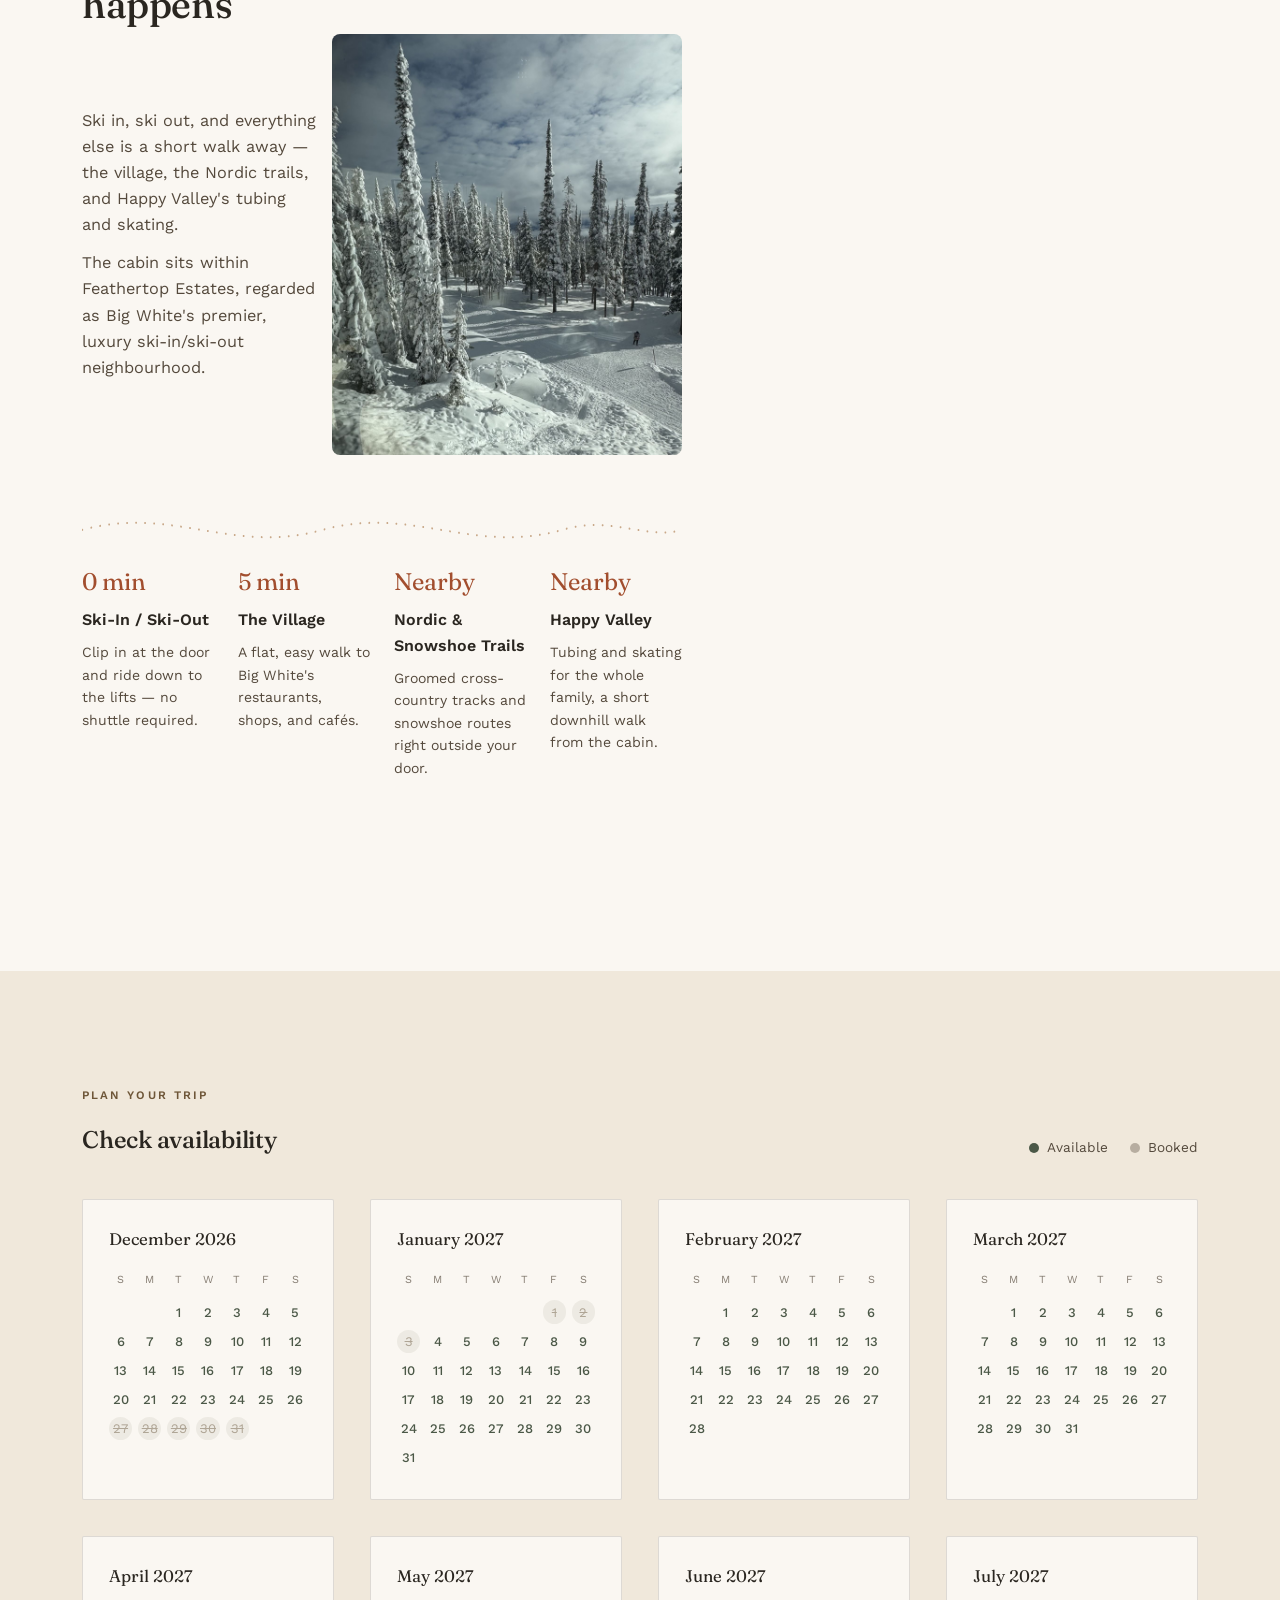
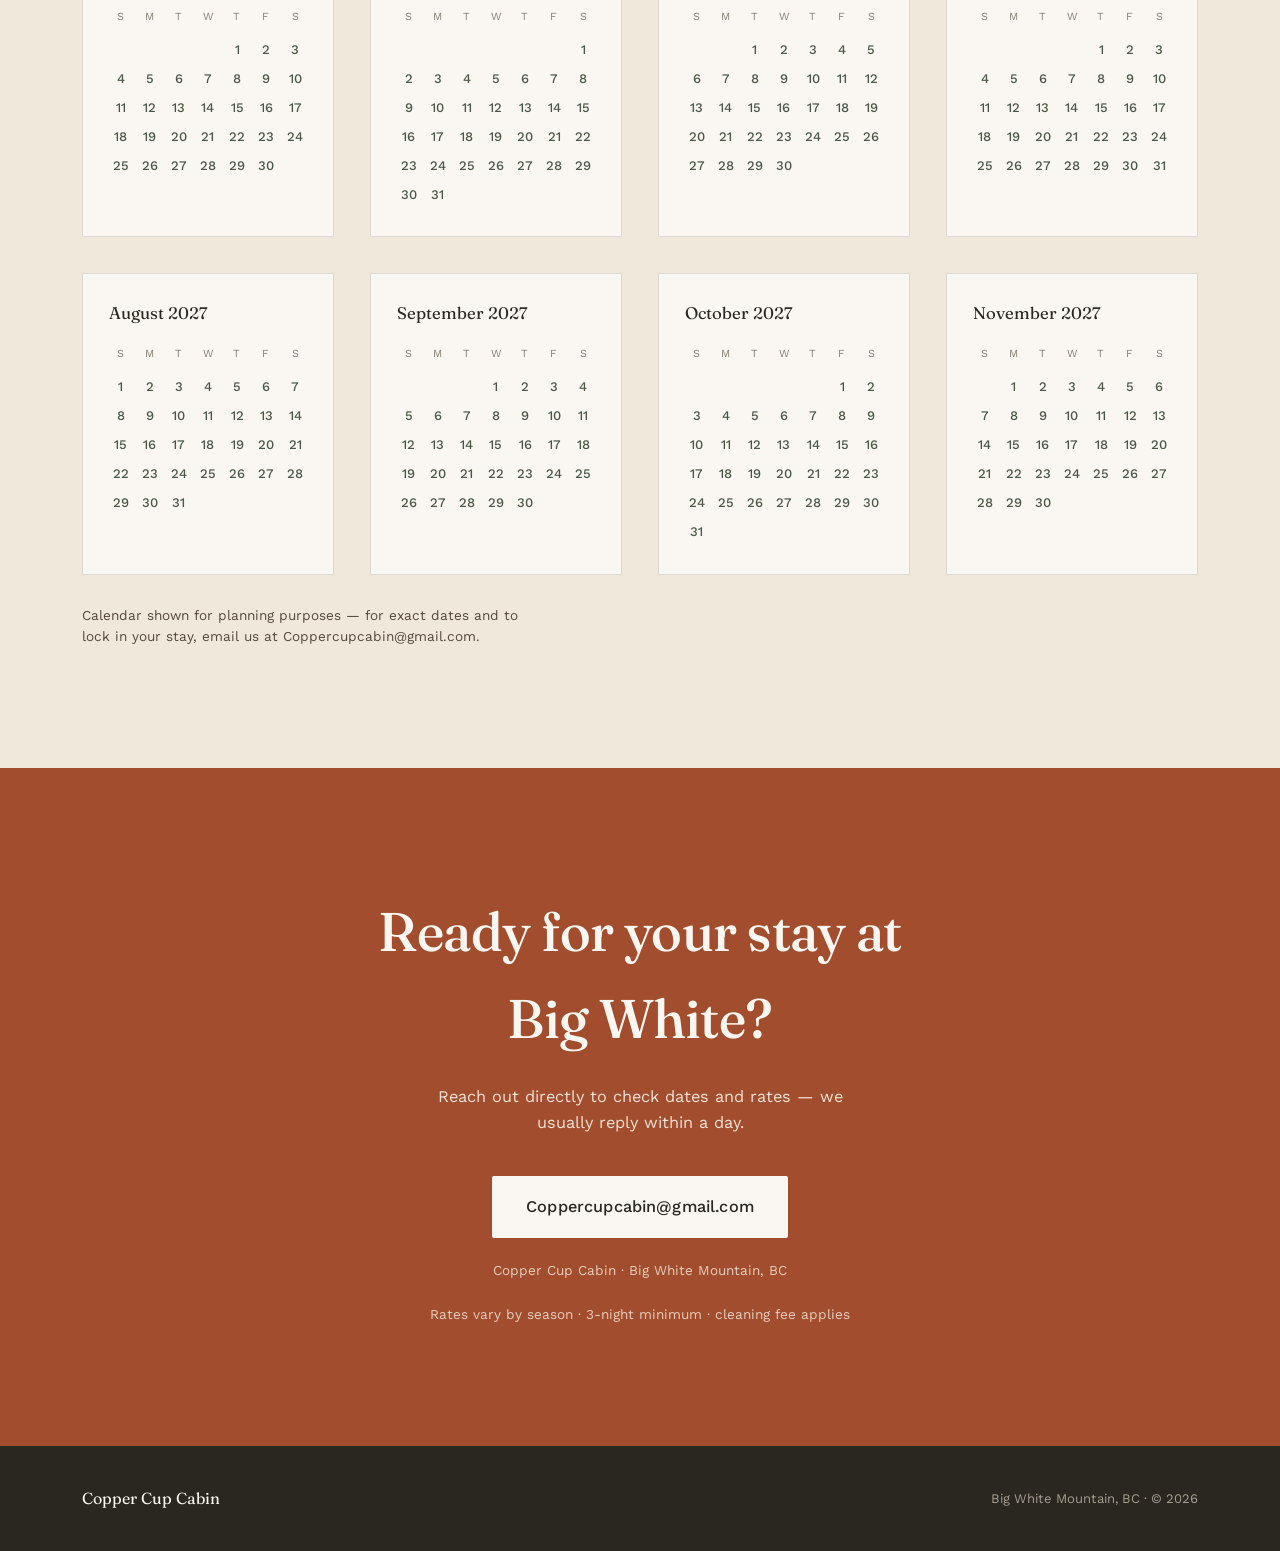
==== commit 48450558: "Fix mobile layout issues" ====
--- a/index.html
+++ b/index.html
@@ -132,6 +132,7 @@
         <path d="M0,35 C150,10 250,60 400,35 C550,10 650,60 800,35 C880,20 940,45 1000,35"
               fill="none" stroke="#C9A98A" stroke-width="2" stroke-dasharray="1,14" stroke-linecap="round"/>
       </svg>
+      <div class="trail-divider-mobile"></div>
       <div class="trail-stops">
         <div class="stop">
           <div class="dist">0 min</div>
--- a/styles.css
+++ b/styles.css
@@ -186,6 +186,10 @@
     .mosaic{grid-template-columns:repeat(2,1fr);grid-auto-rows:170px;}
     .mosaic figure{grid-column:span 1 !important;grid-row:span 2 !important;}
   }
+  @media (max-width:600px){
+    .mosaic{grid-template-columns:1fr;grid-auto-rows:260px;}
+    .mosaic figure{grid-row:span 1 !important;}
+  }
 
   /* AMENITIES */
   .amenities{background:var(--ink);color:var(--snow);padding:110px 0;}
@@ -203,7 +207,7 @@
   .amen-item h3{font-size:1.15rem;font-weight:500;margin-bottom:8px;color:var(--snow);}
   .amen-item p{font-size:0.9rem;color:#B9B0A0;}
   @media (max-width:820px){ .amen-grid{grid-template-columns:repeat(2,1fr);} }
-  @media (max-width:560px){ .amen-grid{grid-template-columns:1fr;} }
+  @media (max-width:480px){ .amen-item{padding:24px 18px;} }
 
   /* LOCATION / TRAIL */
   .location{
@@ -230,6 +234,15 @@
   @media (max-width:820px){
     .trail-stops{grid-template-columns:repeat(2,1fr);row-gap:40px;}
     .trail-svg{display:none;}
+  }
+  .trail-divider-mobile{
+    display:none;
+    border-top:2px dotted var(--oak);
+    opacity:0.6;
+    margin:8px 0 32px;
+  }
+  @media (max-width:820px){
+    .trail-divider-mobile{ display:block; }
   }
 
   /* AVAILABILITY */
@@ -385,9 +398,9 @@
 /* LOCATION FLEX ROW (text + trail photo) */
 .location-flex-row{
   display:flex; align-items:center; justify-content:space-between;
-  gap:24px; margin-bottom:20px;
-}
-.location-flex-text{ flex:1; }
+  gap:16px; margin-bottom:20px;
+}
+.location-flex-text{ flex:1; min-width:0; }
 .location-flex-image{
   margin:0; max-width:350px; flex-shrink:0;
 }
@@ -395,12 +408,9 @@
   width:100%; height:auto; border-radius:8px;
 }
 @media (max-width:700px){
-  .location-flex-row{
-    flex-direction:column; align-items:stretch;
-  }
-  .location-flex-image{
-    max-width:100%;
-  }
+  .location-flex-row{ gap:12px; align-items:flex-start; }
+  .location-flex-image{ flex:0 0 34%; max-width:150px; }
+  .location-flex-text .lede{ font-size:0.92rem; }
 }
 
 /* MOBILE HAMBURGER MENU */
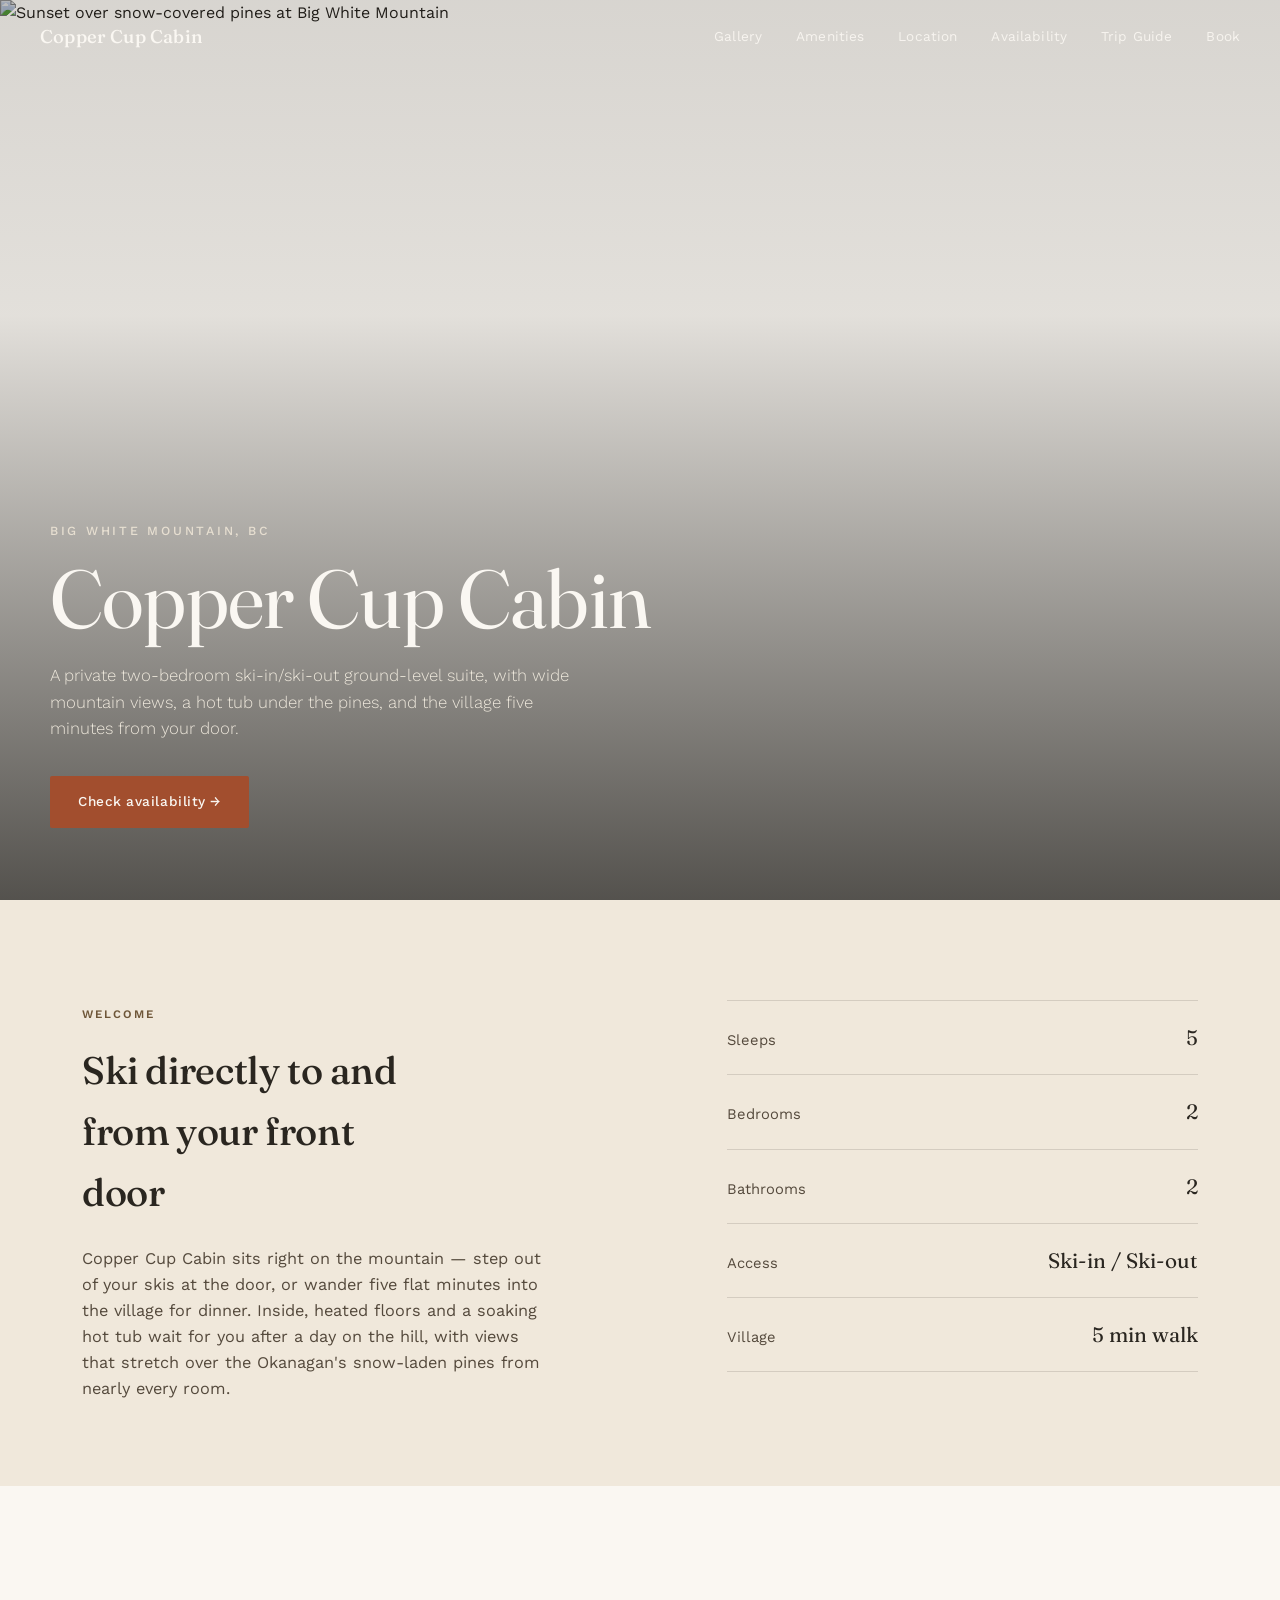
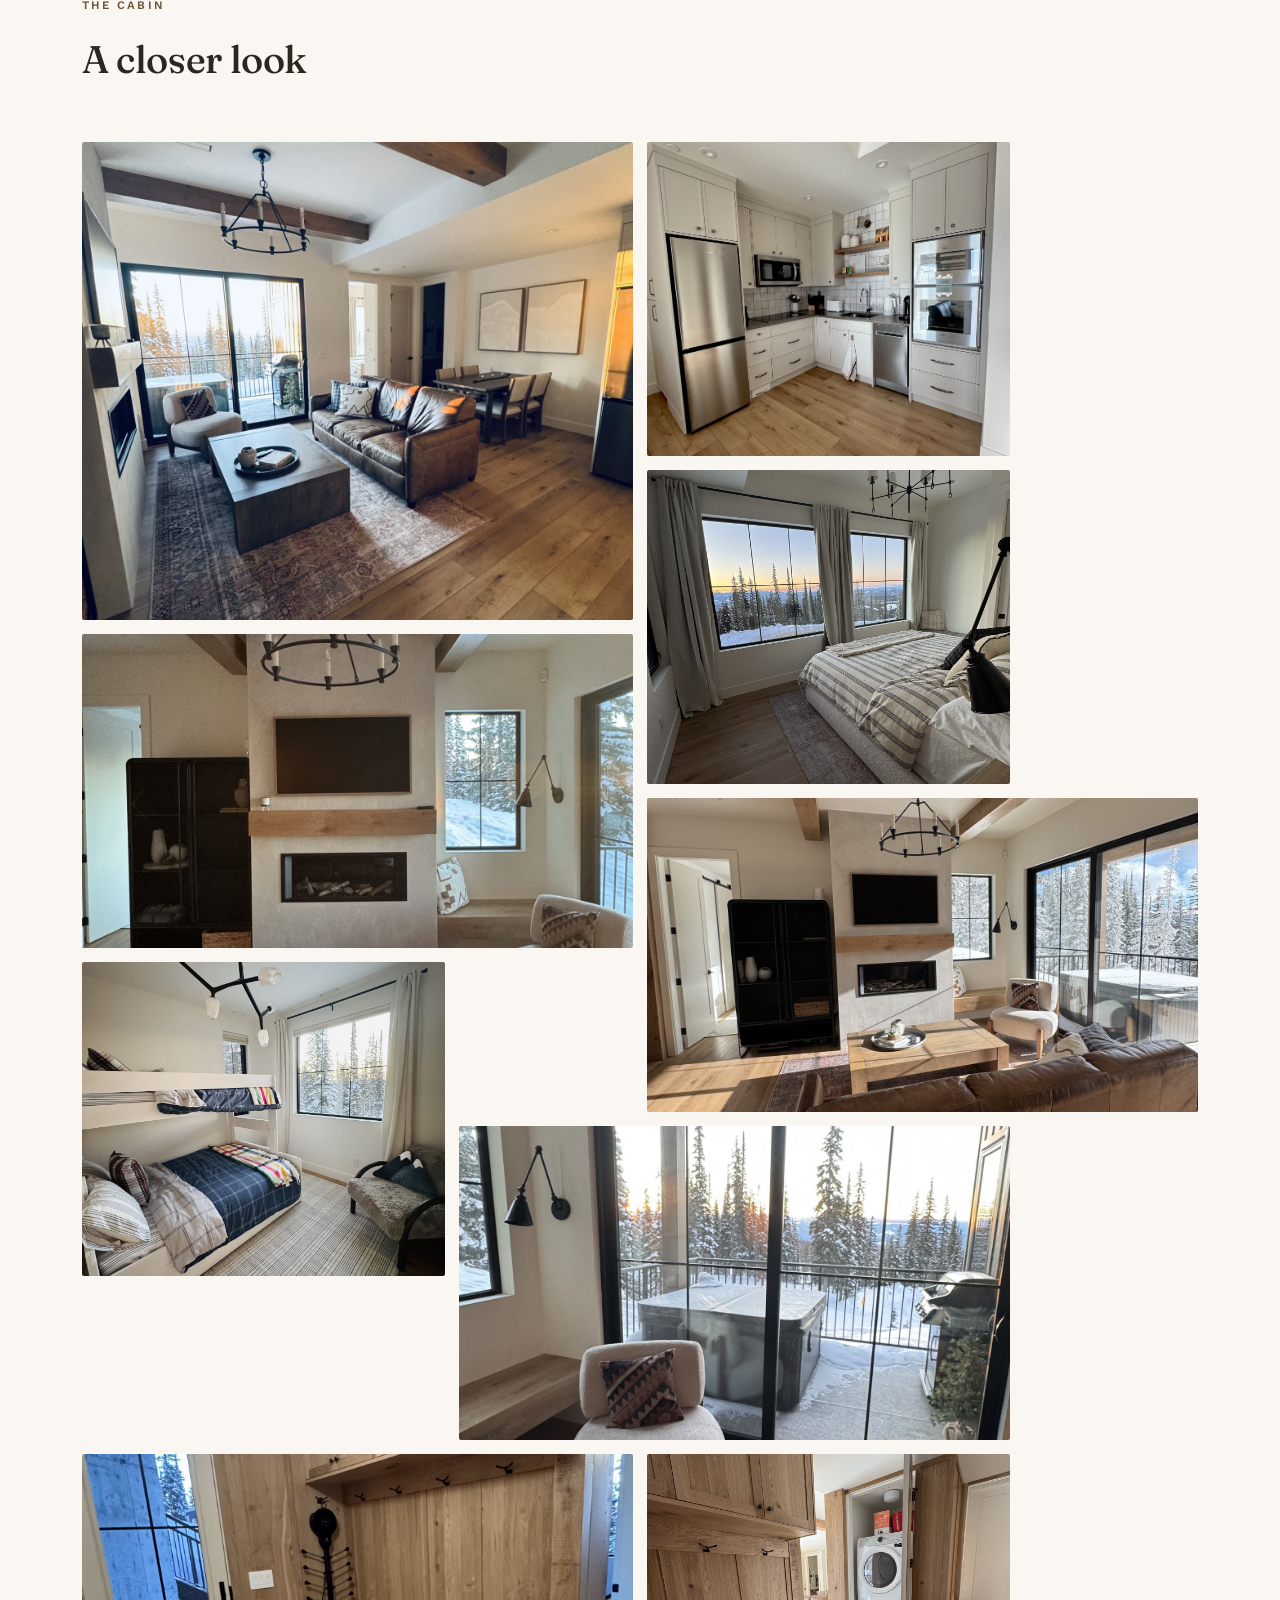
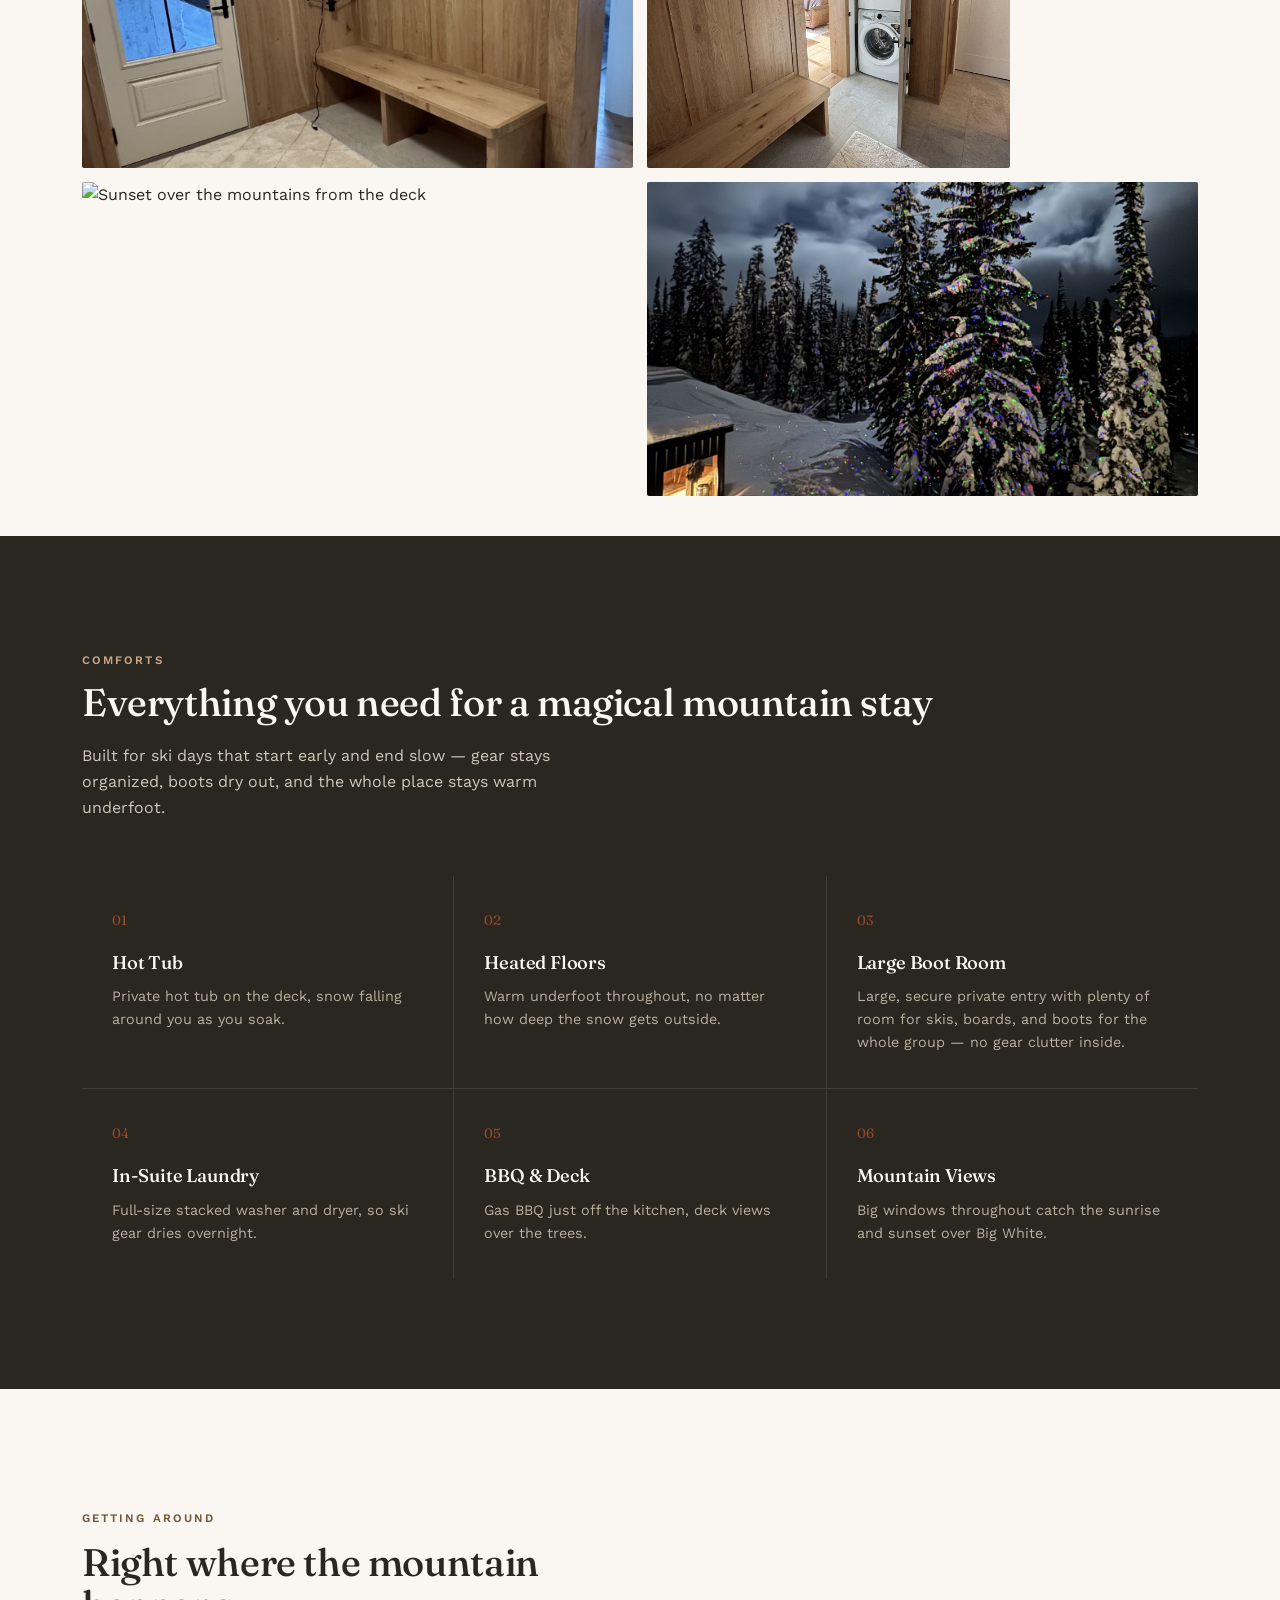
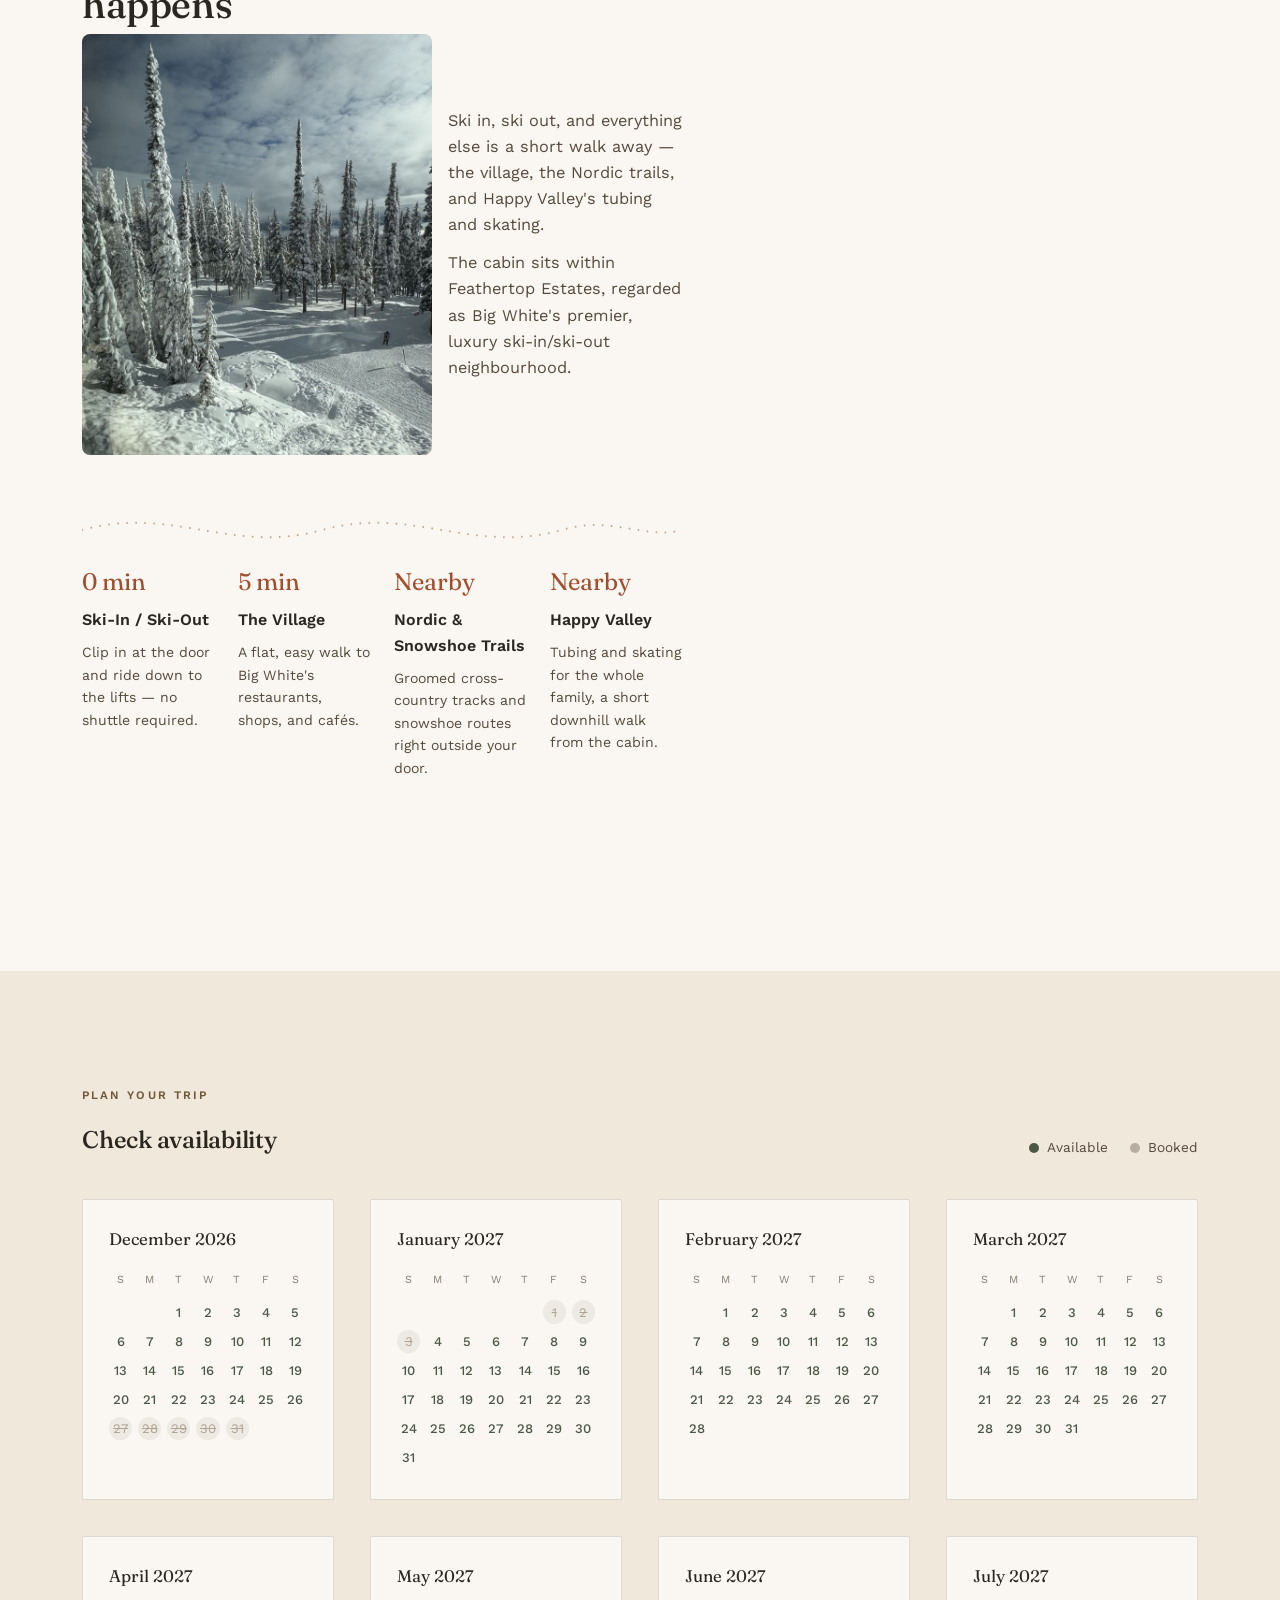
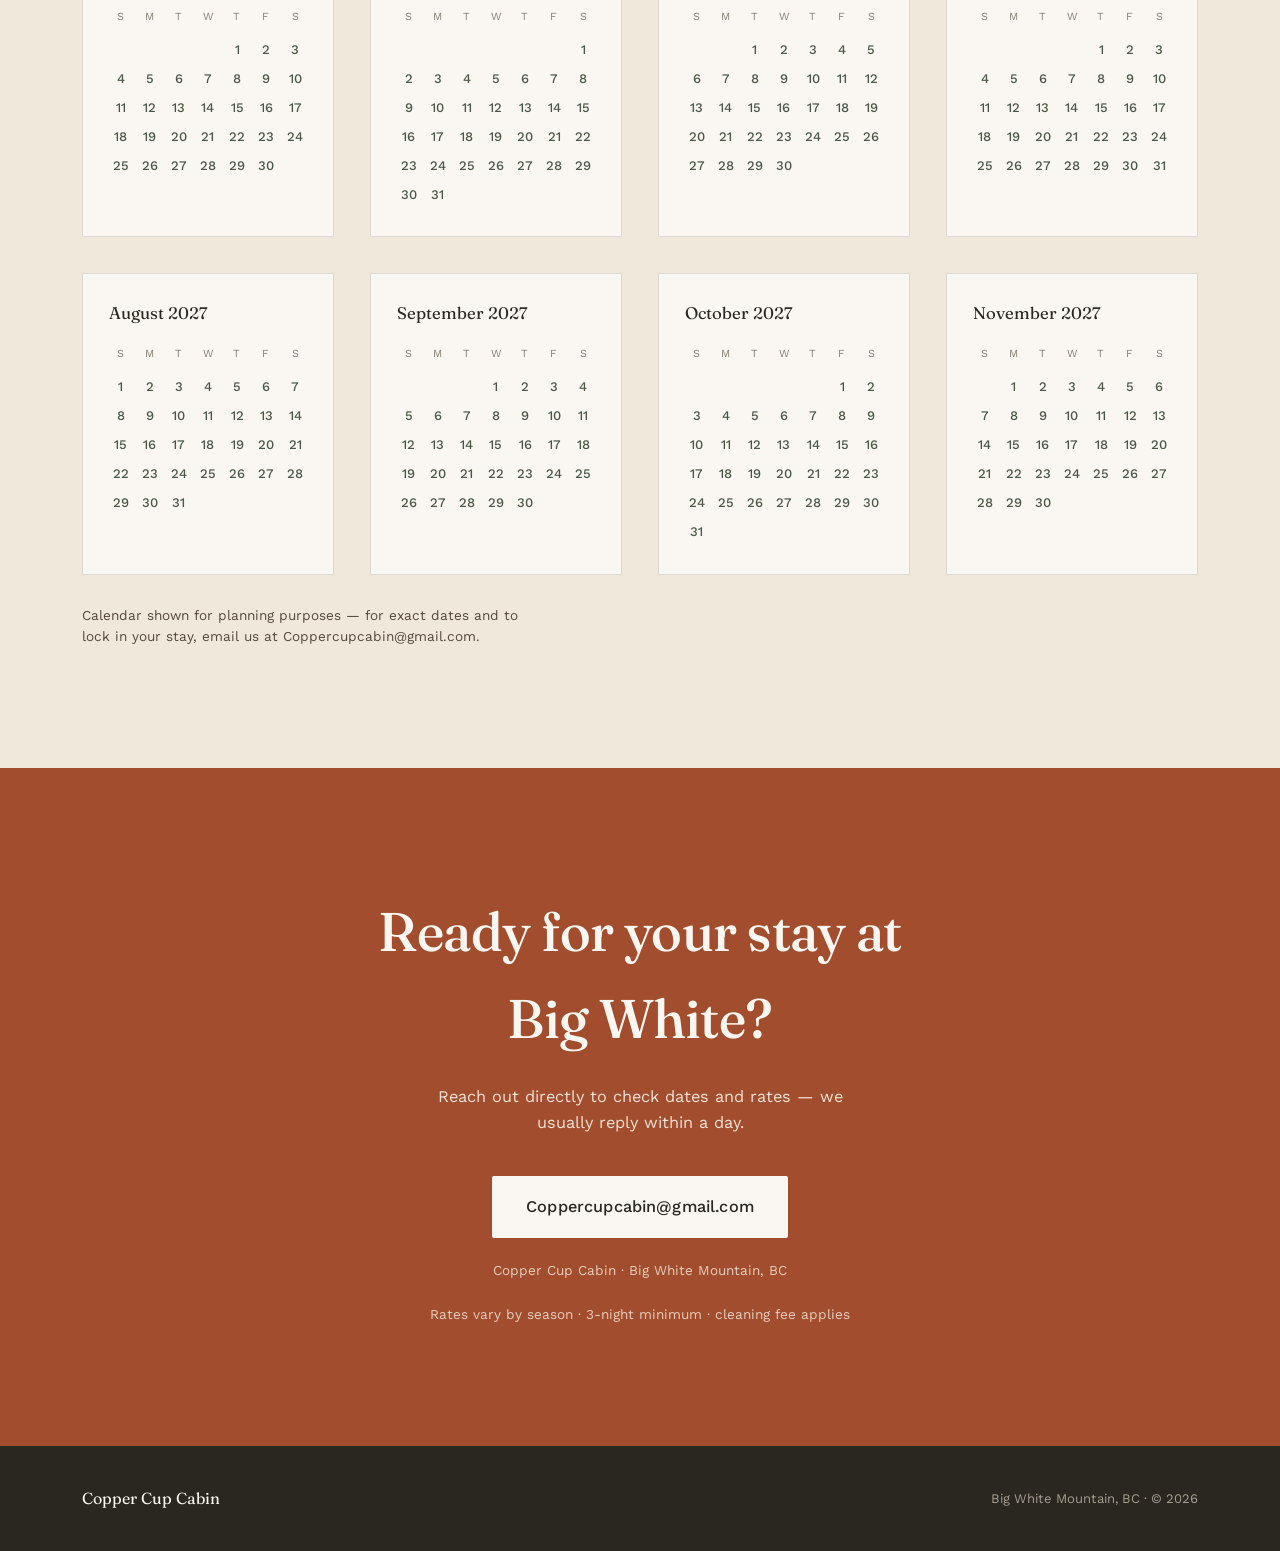
==== commit d289a07f: "Fix Mobile issue and trip layout" ====
--- a/index.html
+++ b/index.html
@@ -109,6 +109,11 @@
 <!-- Flex container for text on left, small image on right -->
 <div class="location-flex-row">
 
+  <!-- Right Side: Small image (comes first in DOM so mobile text can float-wrap around it) -->
+  <figure class="m6 location-flex-image">
+    <img src="images/IMG_2463.jpeg" alt="Snowshoe and Nordic trail through the trees">
+  </figure>
+
   <!-- Left Side: Paragraph text -->
   <div class="location-flex-text">
     <p class="lede" style="margin-top: 0; margin-bottom: 12px;">
@@ -118,11 +123,6 @@
       The cabin sits within Feathertop Estates, regarded as Big White's premier, luxury ski-in/ski-out neighbourhood.
     </p>
   </div>
-
-  <!-- Right Side: Small image -->
-  <figure class="m6 location-flex-image">
-    <img src="images/IMG_2463.jpeg" alt="Snowshoe and Nordic trail through the trees">
-  </figure>
 
 </div>
 
--- a/styles.css
+++ b/styles.css
@@ -408,9 +408,15 @@
   width:100%; height:auto; border-radius:8px;
 }
 @media (max-width:700px){
-  .location-flex-row{ gap:12px; align-items:flex-start; }
-  .location-flex-image{ flex:0 0 34%; max-width:150px; }
-  .location-flex-text .lede{ font-size:0.92rem; }
+  .location-flex-row{ display:block; }
+  .location-flex-row::after{ content:""; display:table; clear:both; }
+  .location-flex-image{
+    float:right;
+    width:44%;
+    max-width:220px;
+    margin:4px 0 16px 18px;
+  }
+  .location-flex-text .lede{ font-size:0.95rem; }
 }
 
 /* MOBILE HAMBURGER MENU */
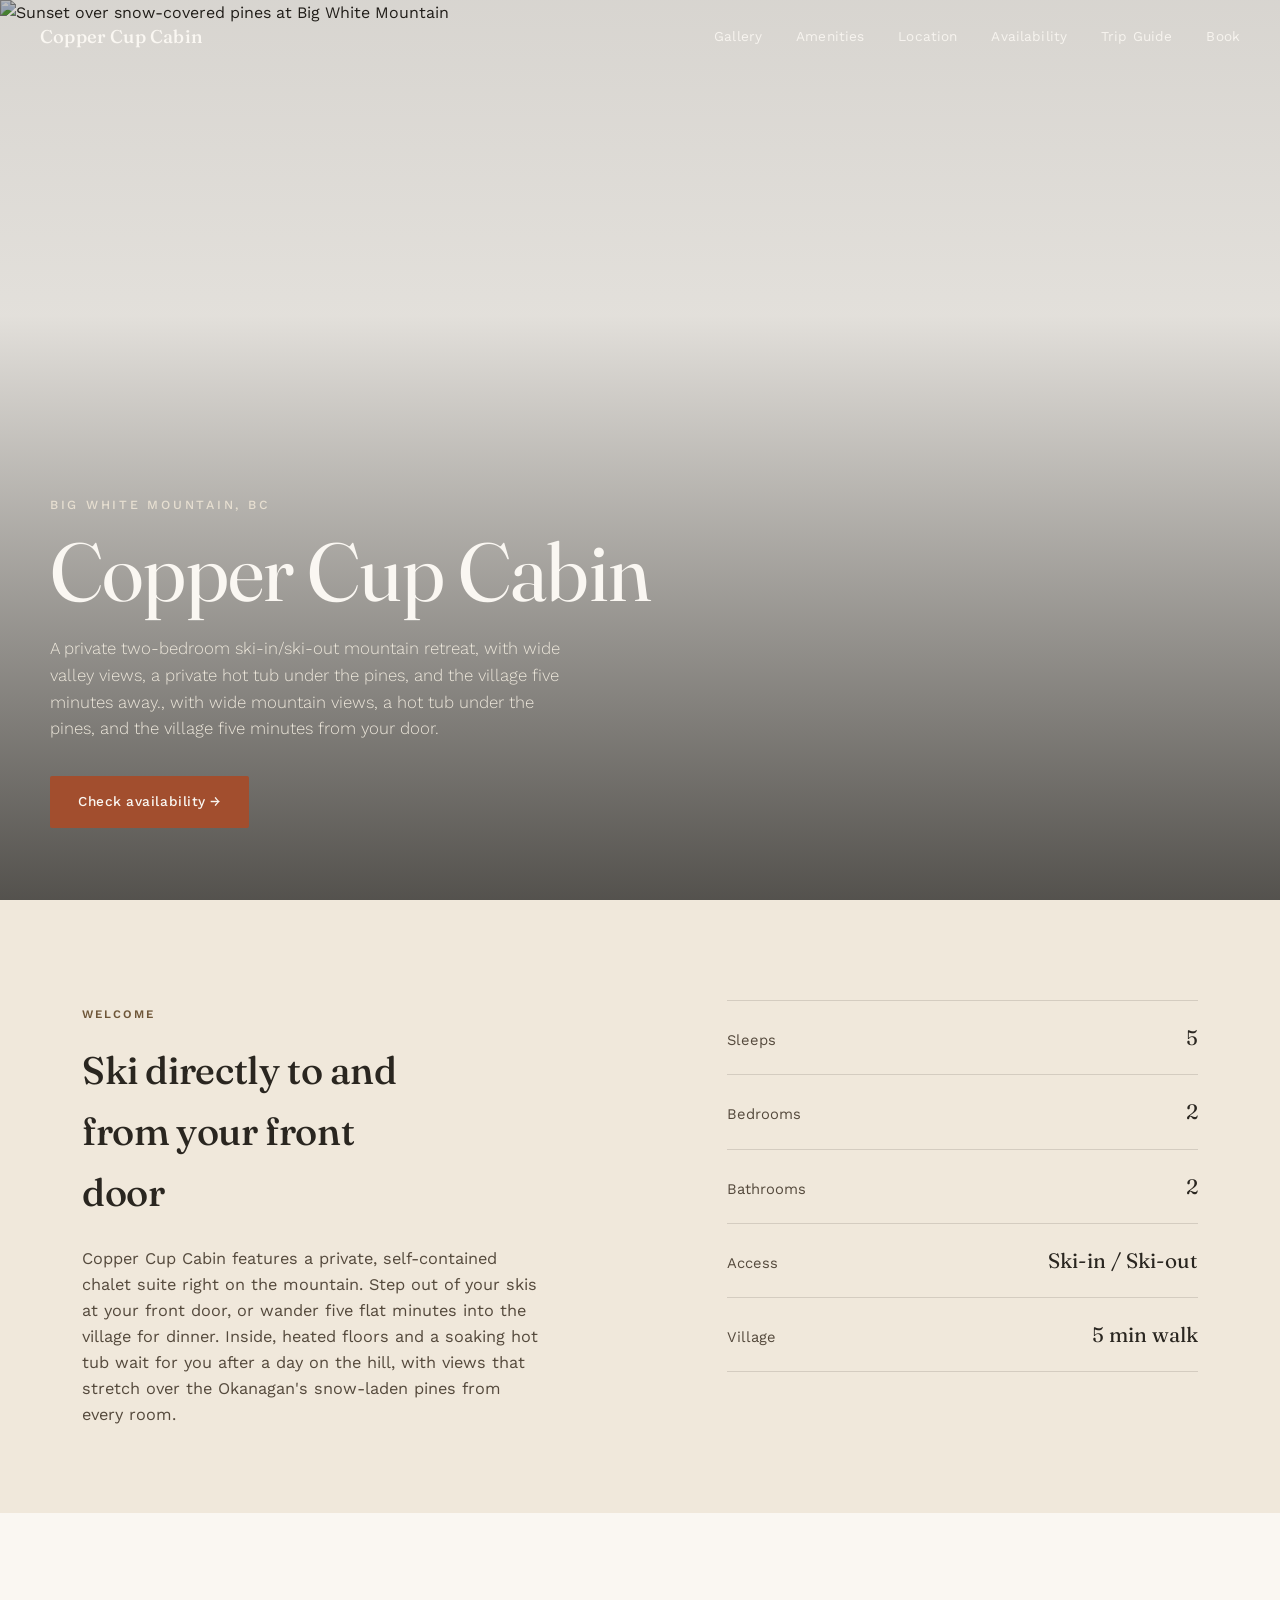
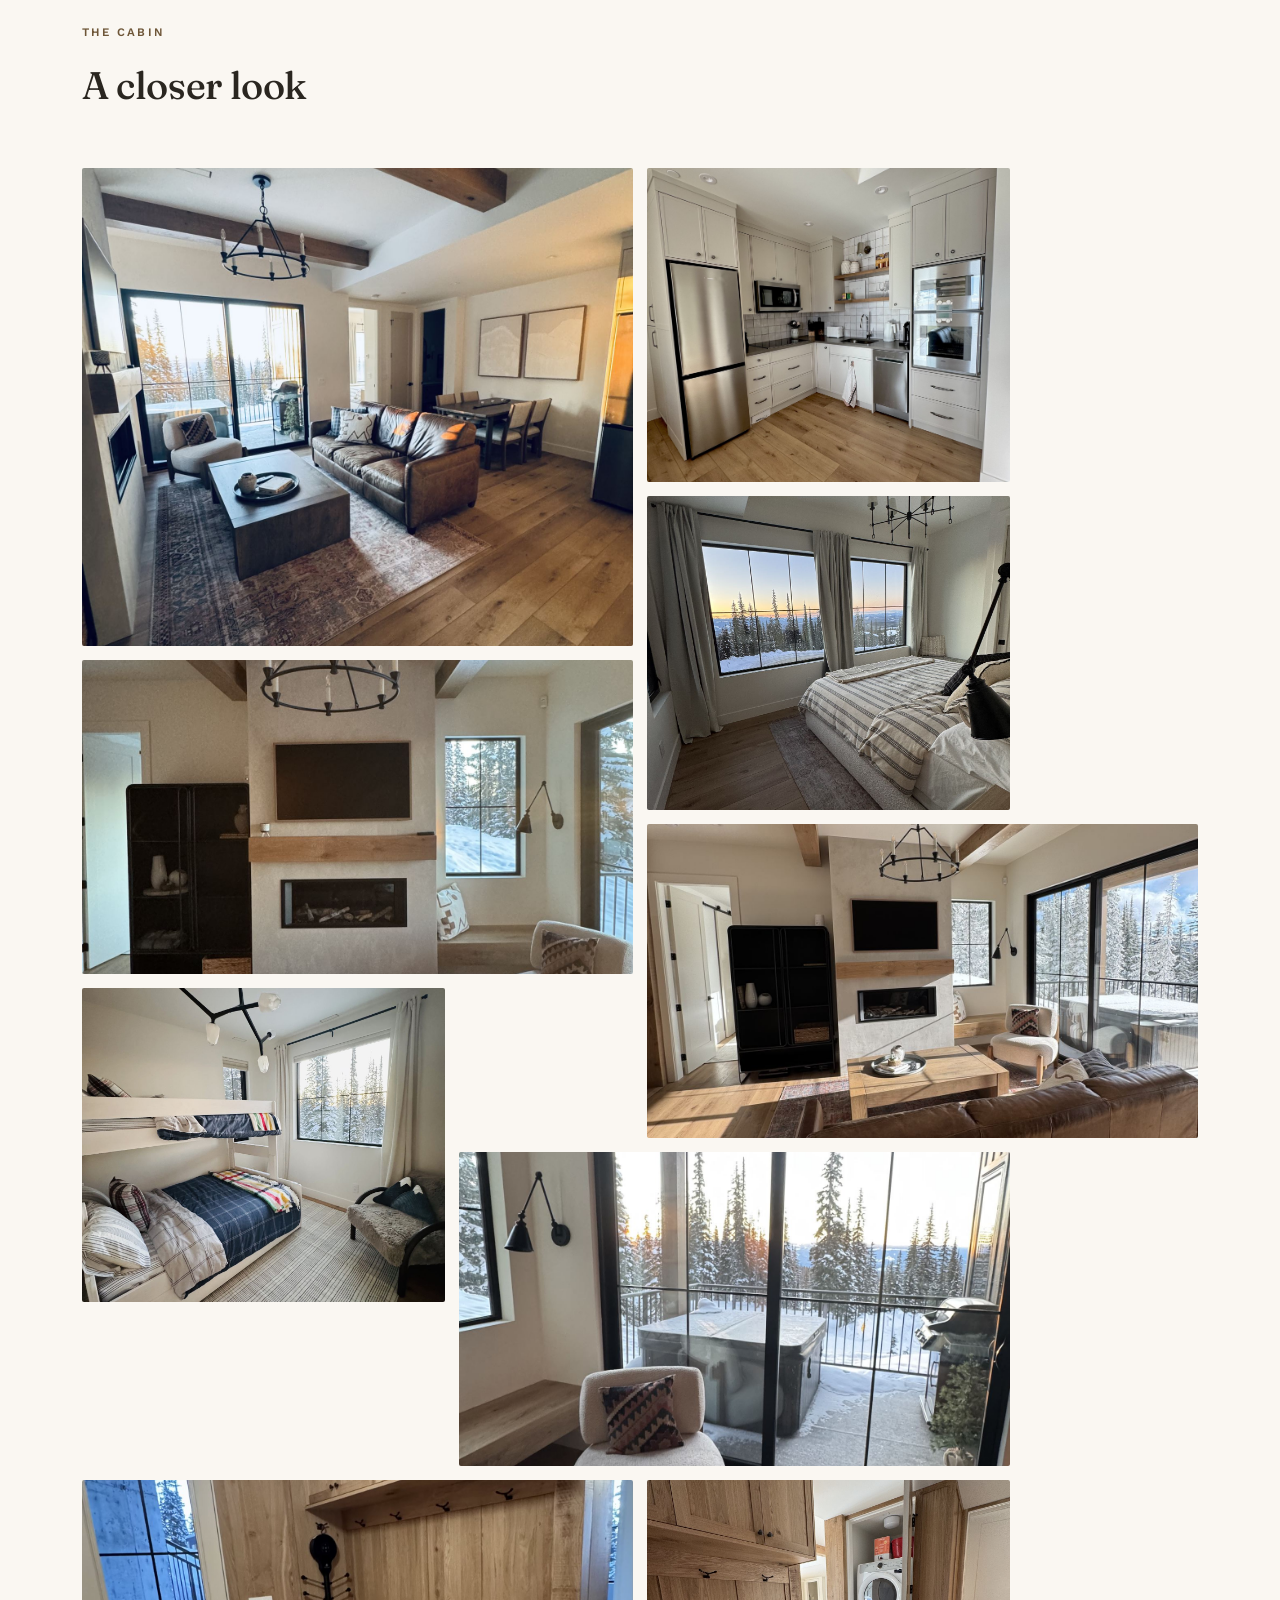
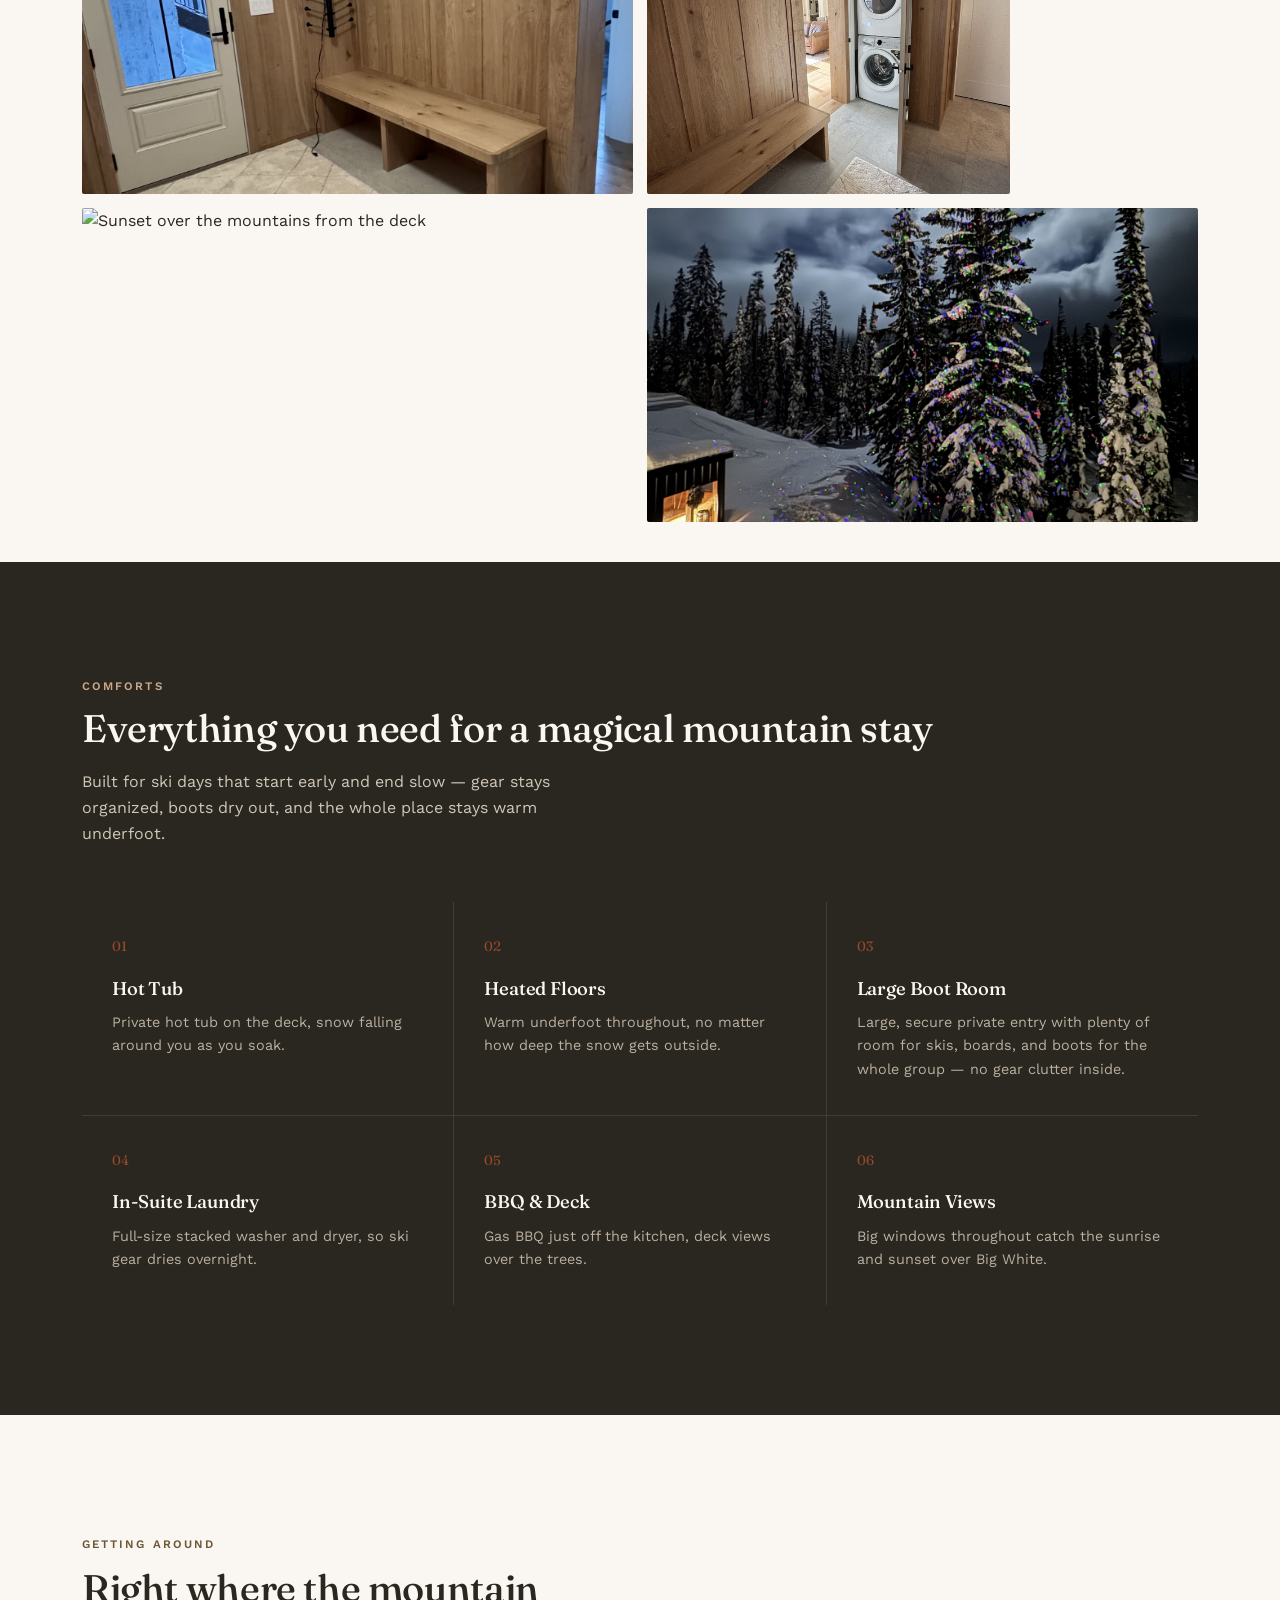
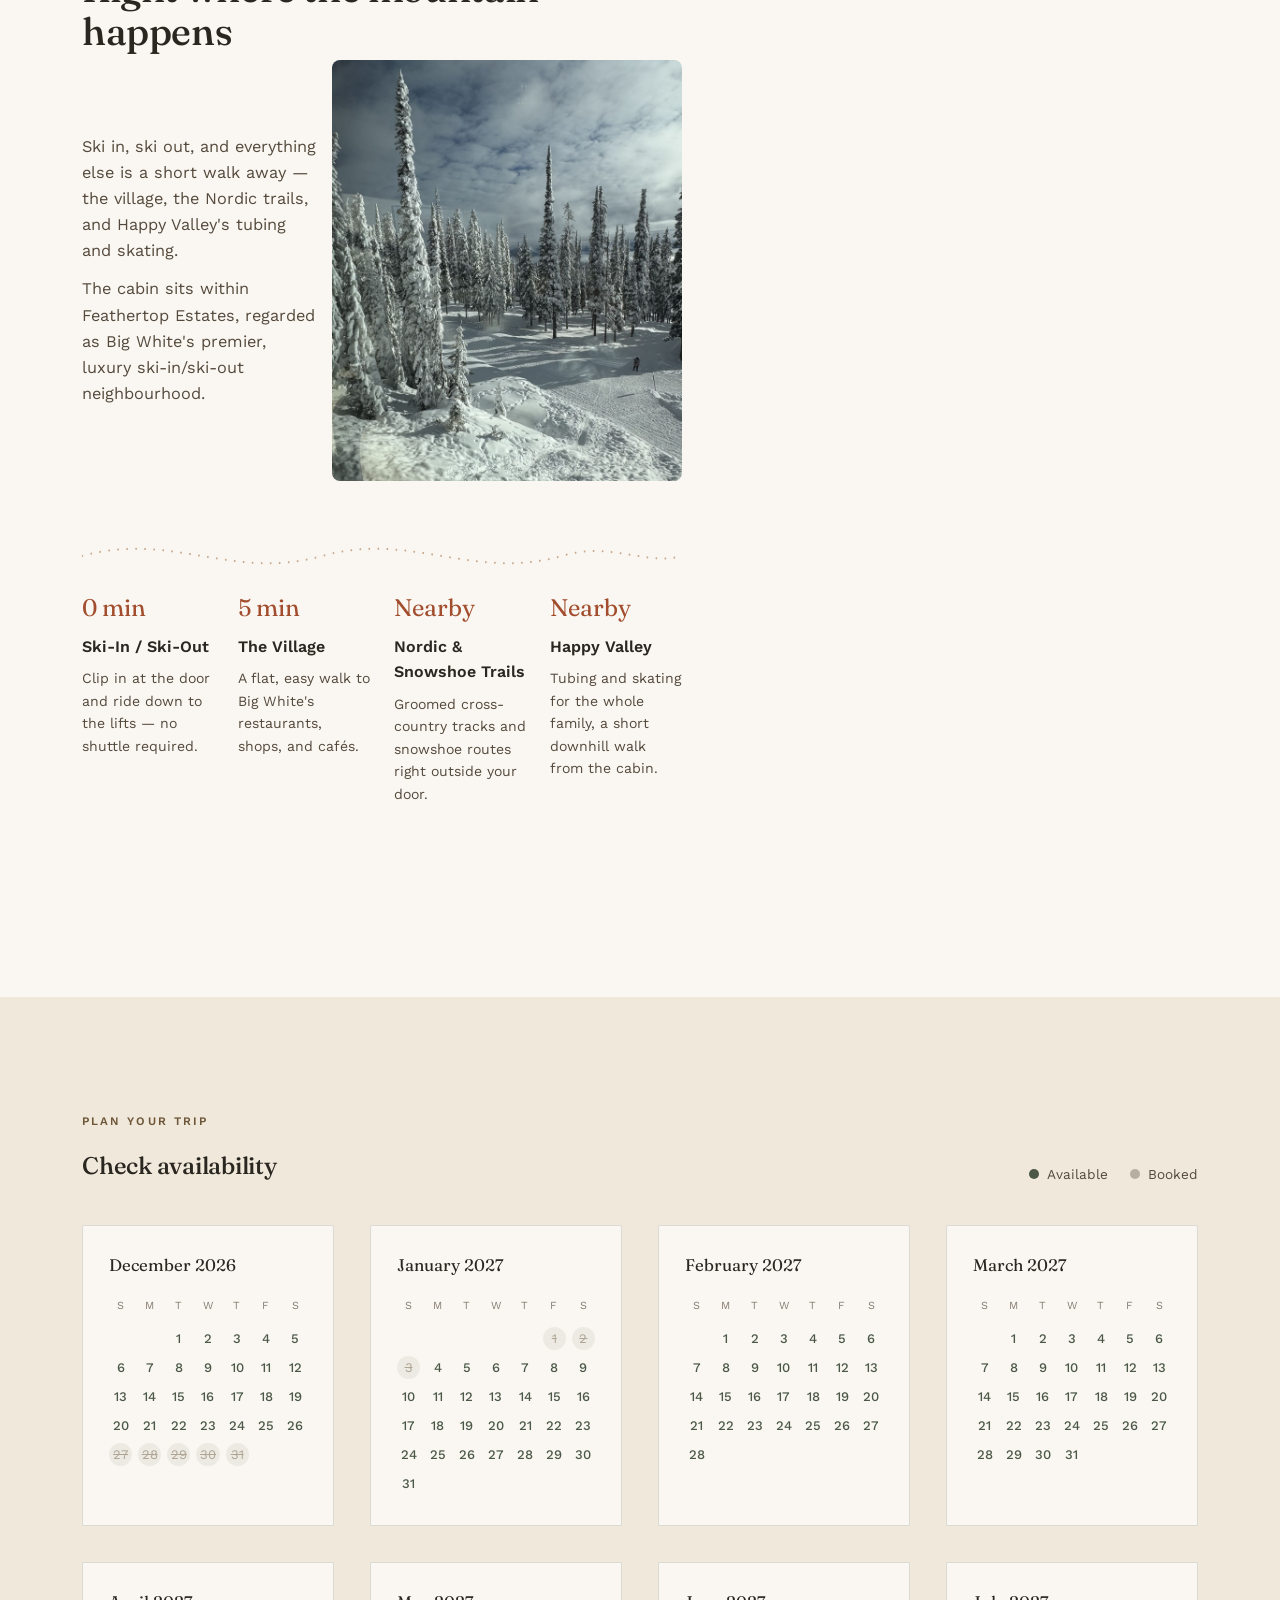
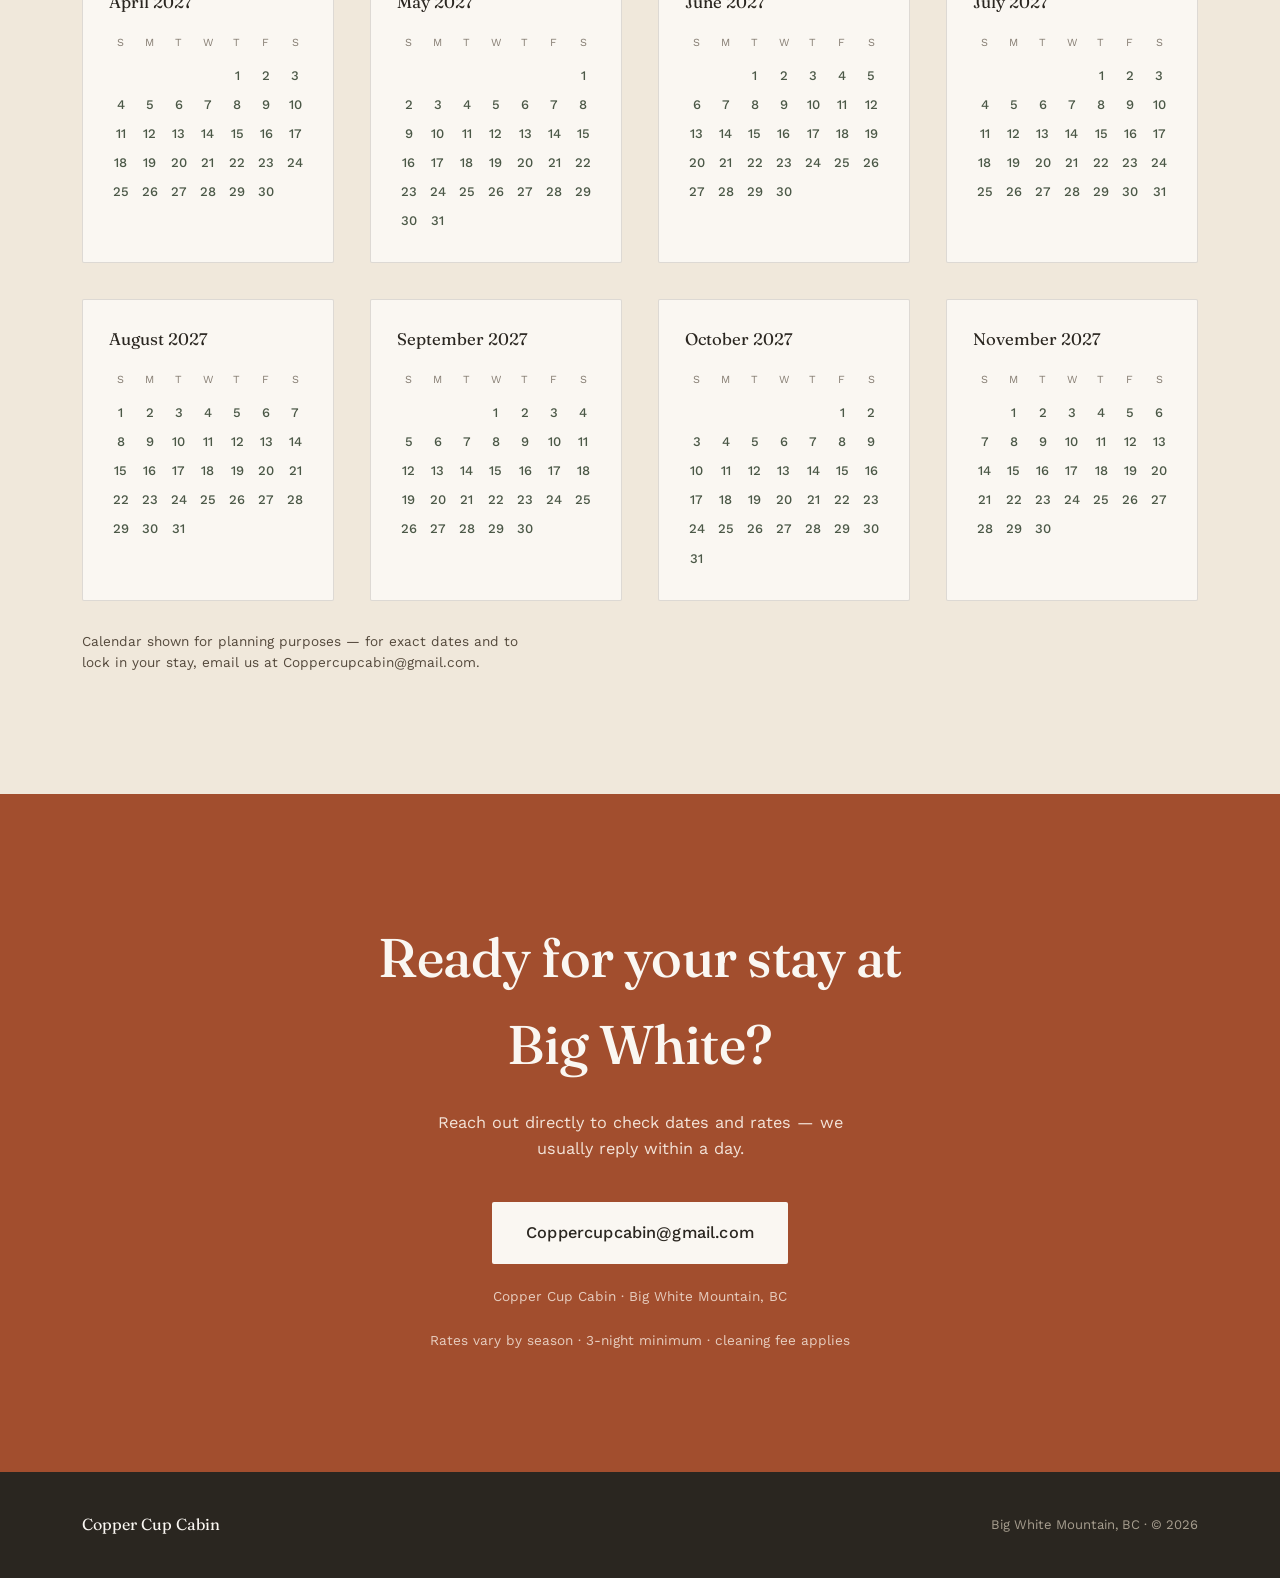
==== commit 82bde8d3: "Update index.html" ====
--- a/index.html
+++ b/index.html
@@ -37,7 +37,7 @@
   <div class="hero-content wrap" style="padding-left:0;padding-right:0;">
     <div class="hero-eyebrow">Big White Mountain, BC</div>
     <h1 class="display">Copper Cup Cabin</h1>
-    <p class="hero-sub">A private two-bedroom ski-in/ski-out ground-level suite, with wide mountain views, a hot tub under the pines, and the village five minutes from your door.</p>
+    <p class="hero-sub">A private two-bedroom ski-in/ski-out mountain retreat, with wide valley views, a private hot tub under the pines, and the village five minutes away., with wide mountain views, a hot tub under the pines, and the village five minutes from your door.</p>
     <a class="hero-cta" href="#book">Check availability →</a>
   </div>
 </section>
@@ -47,7 +47,7 @@
     <div>
       <span class="eyebrow">Welcome</span>
       <h2 class="display">Ski directly to and from your front door</h2>
-      <p>Copper Cup Cabin sits right on the mountain — step out of your skis at the door, or wander five flat minutes into the village for dinner. Inside, heated floors and a soaking hot tub wait for you after a day on the hill, with views that stretch over the Okanagan's snow-laden pines from nearly every room.</p>
+      <p> Copper Cup Cabin features a private, self-contained chalet suite right on the mountain. Step out of your skis at your front door, or wander five flat minutes into the village for dinner. Inside, heated floors and a soaking hot tub wait for you after a day on the hill, with views that stretch over the Okanagan's snow-laden pines from every room.</p>
     </div>
     <div class="stat-list">
       <div class="stat"><span class="stat-label">Sleeps</span><span class="stat-value">5</span></div>
--- a/styles.css
+++ b/styles.css
@@ -400,9 +400,9 @@
   display:flex; align-items:center; justify-content:space-between;
   gap:16px; margin-bottom:20px;
 }
-.location-flex-text{ flex:1; min-width:0; }
+.location-flex-text{ flex:1; min-width:0; order:1; }
 .location-flex-image{
-  margin:0; max-width:350px; flex-shrink:0;
+  margin:0; max-width:350px; flex-shrink:0; order:2;
 }
 .location-flex-image img{
   width:100%; height:auto; border-radius:8px;
@@ -412,8 +412,8 @@
   .location-flex-row::after{ content:""; display:table; clear:both; }
   .location-flex-image{
     float:right;
-    width:44%;
-    max-width:220px;
+    width:52%;
+    max-width:270px;
     margin:4px 0 16px 18px;
   }
   .location-flex-text .lede{ font-size:0.95rem; }
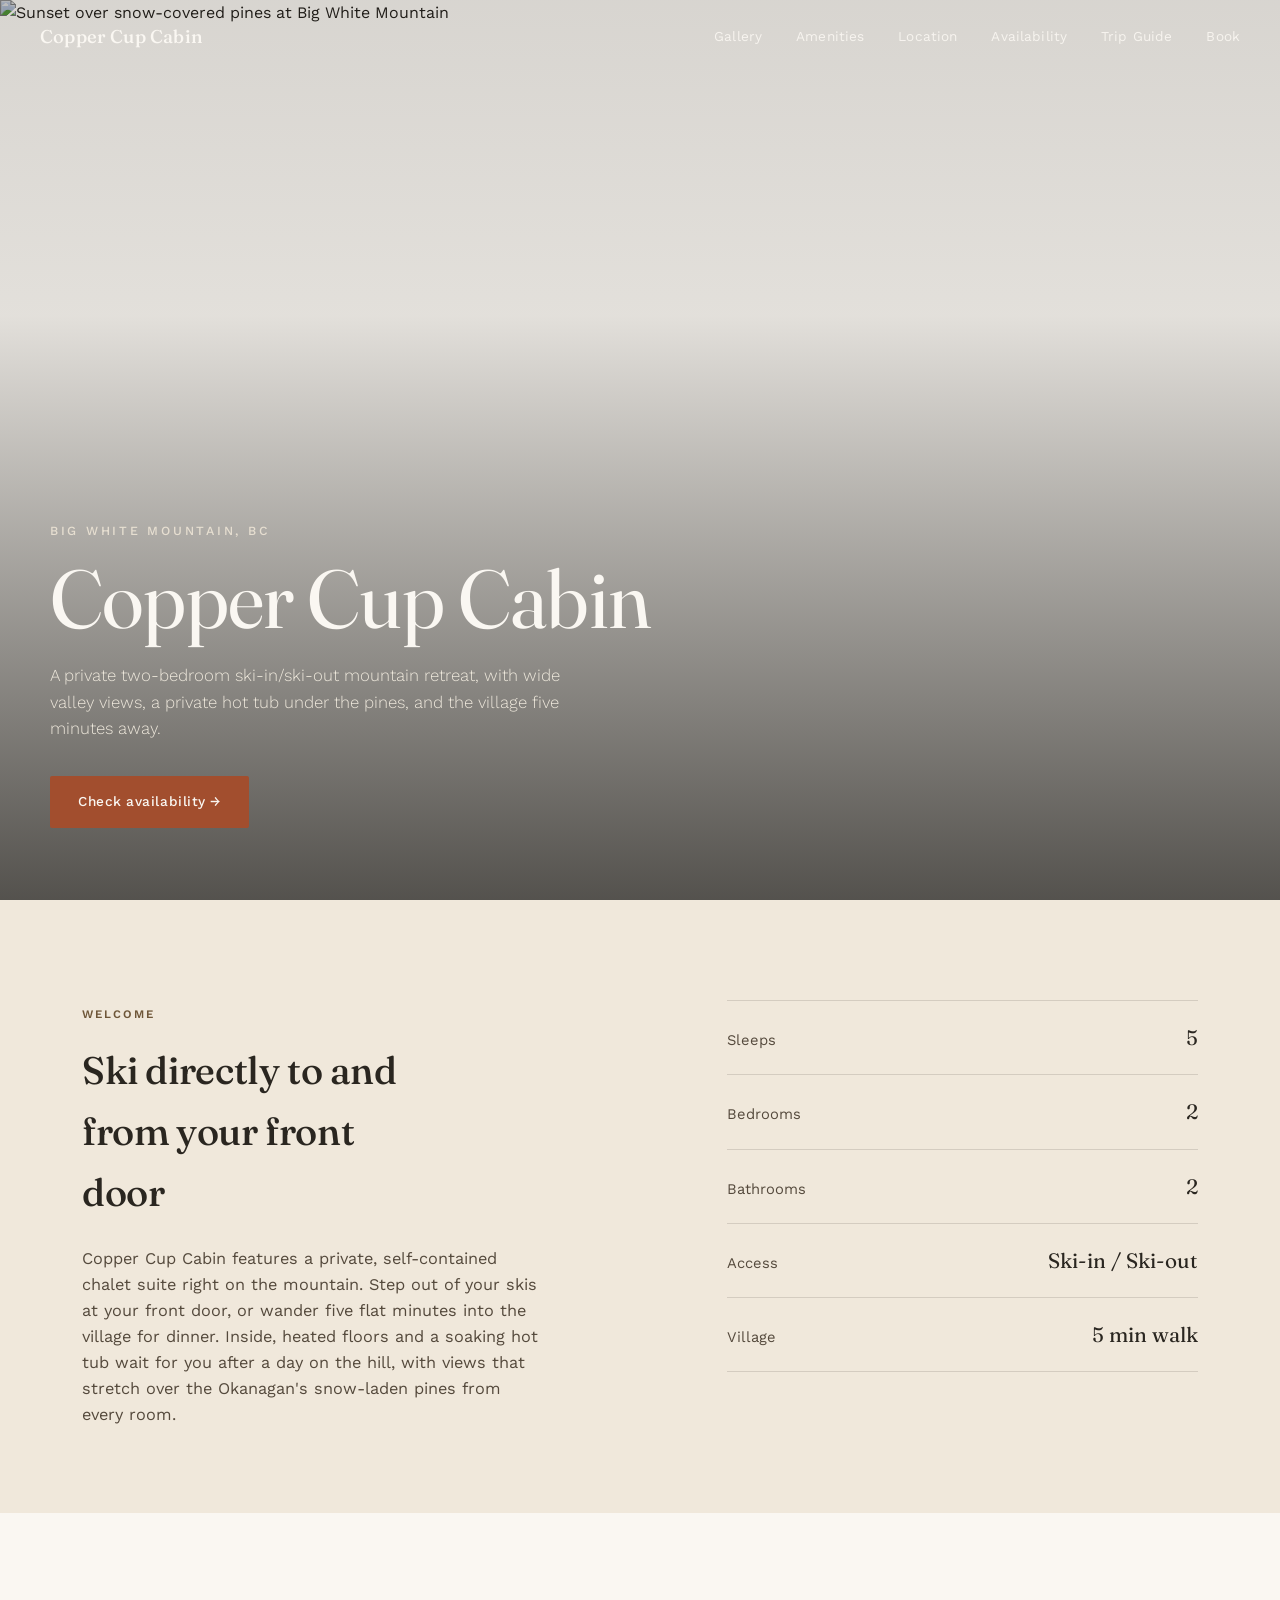
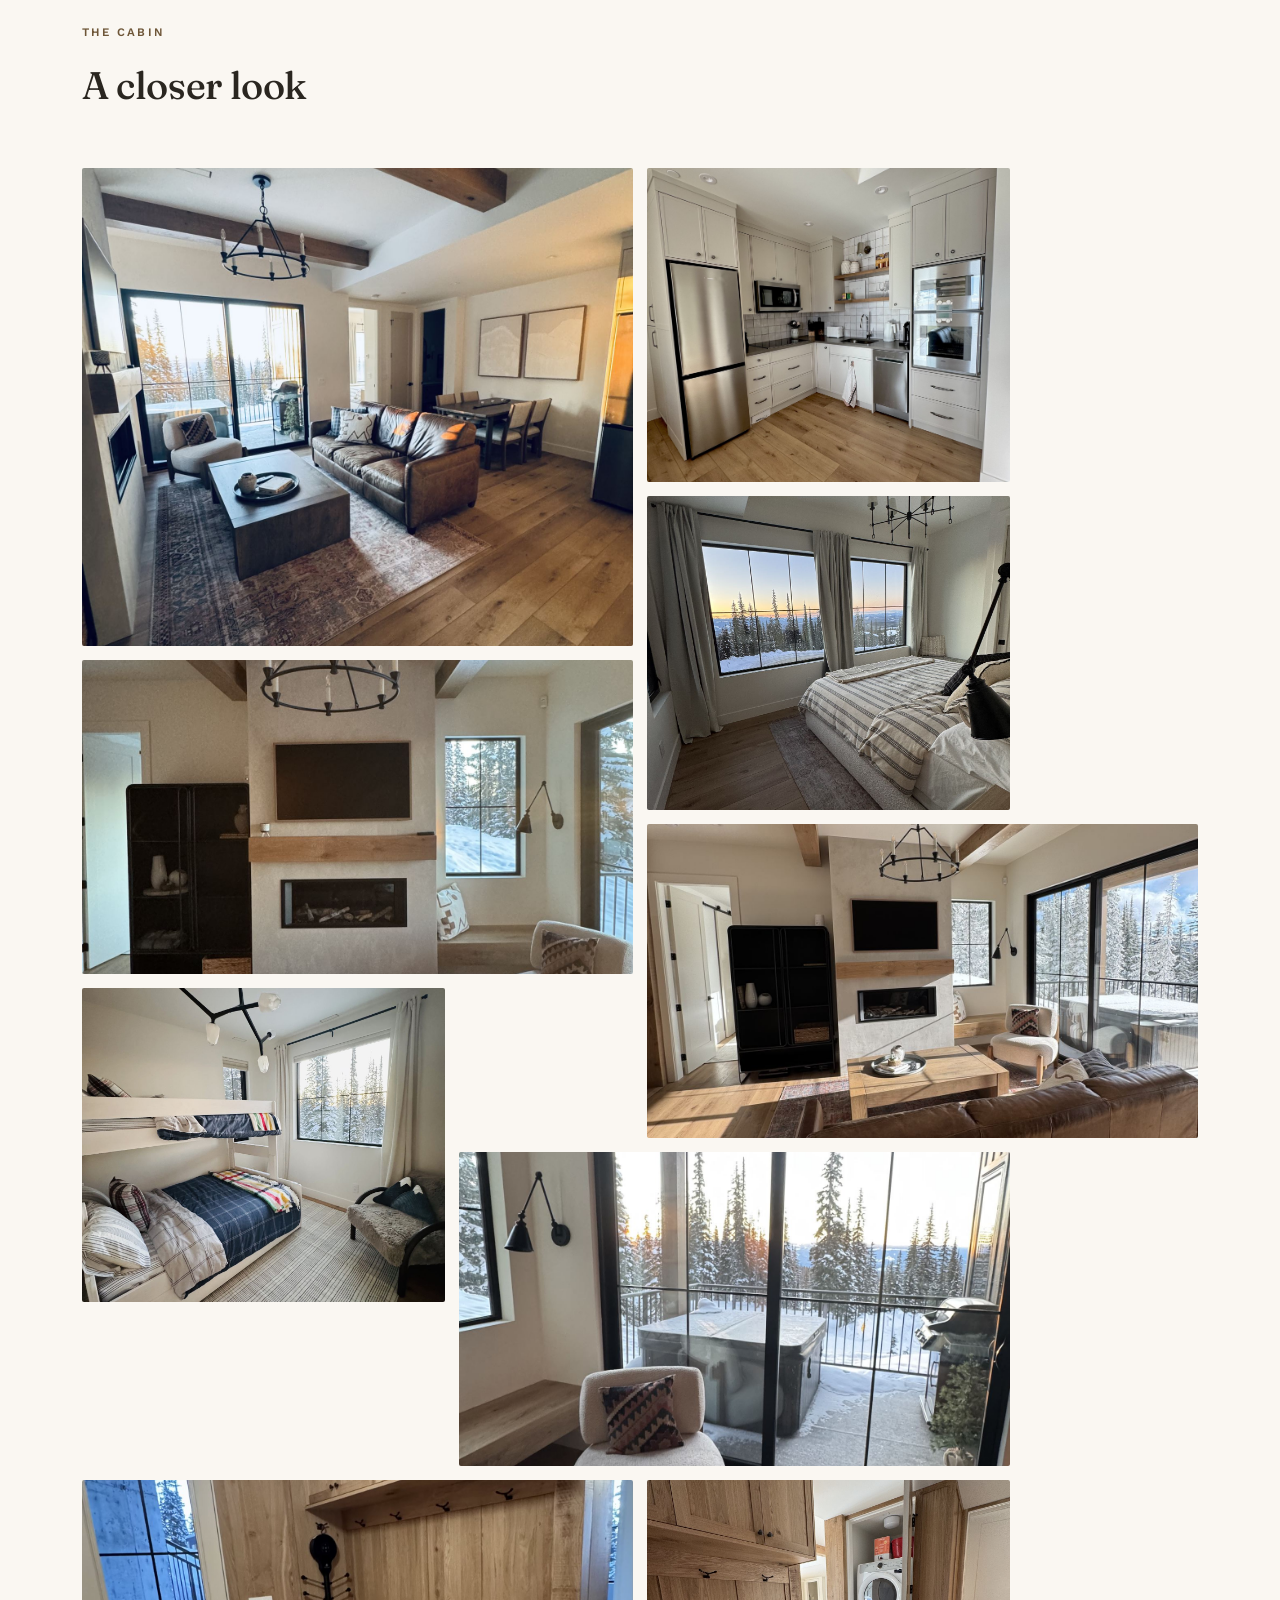
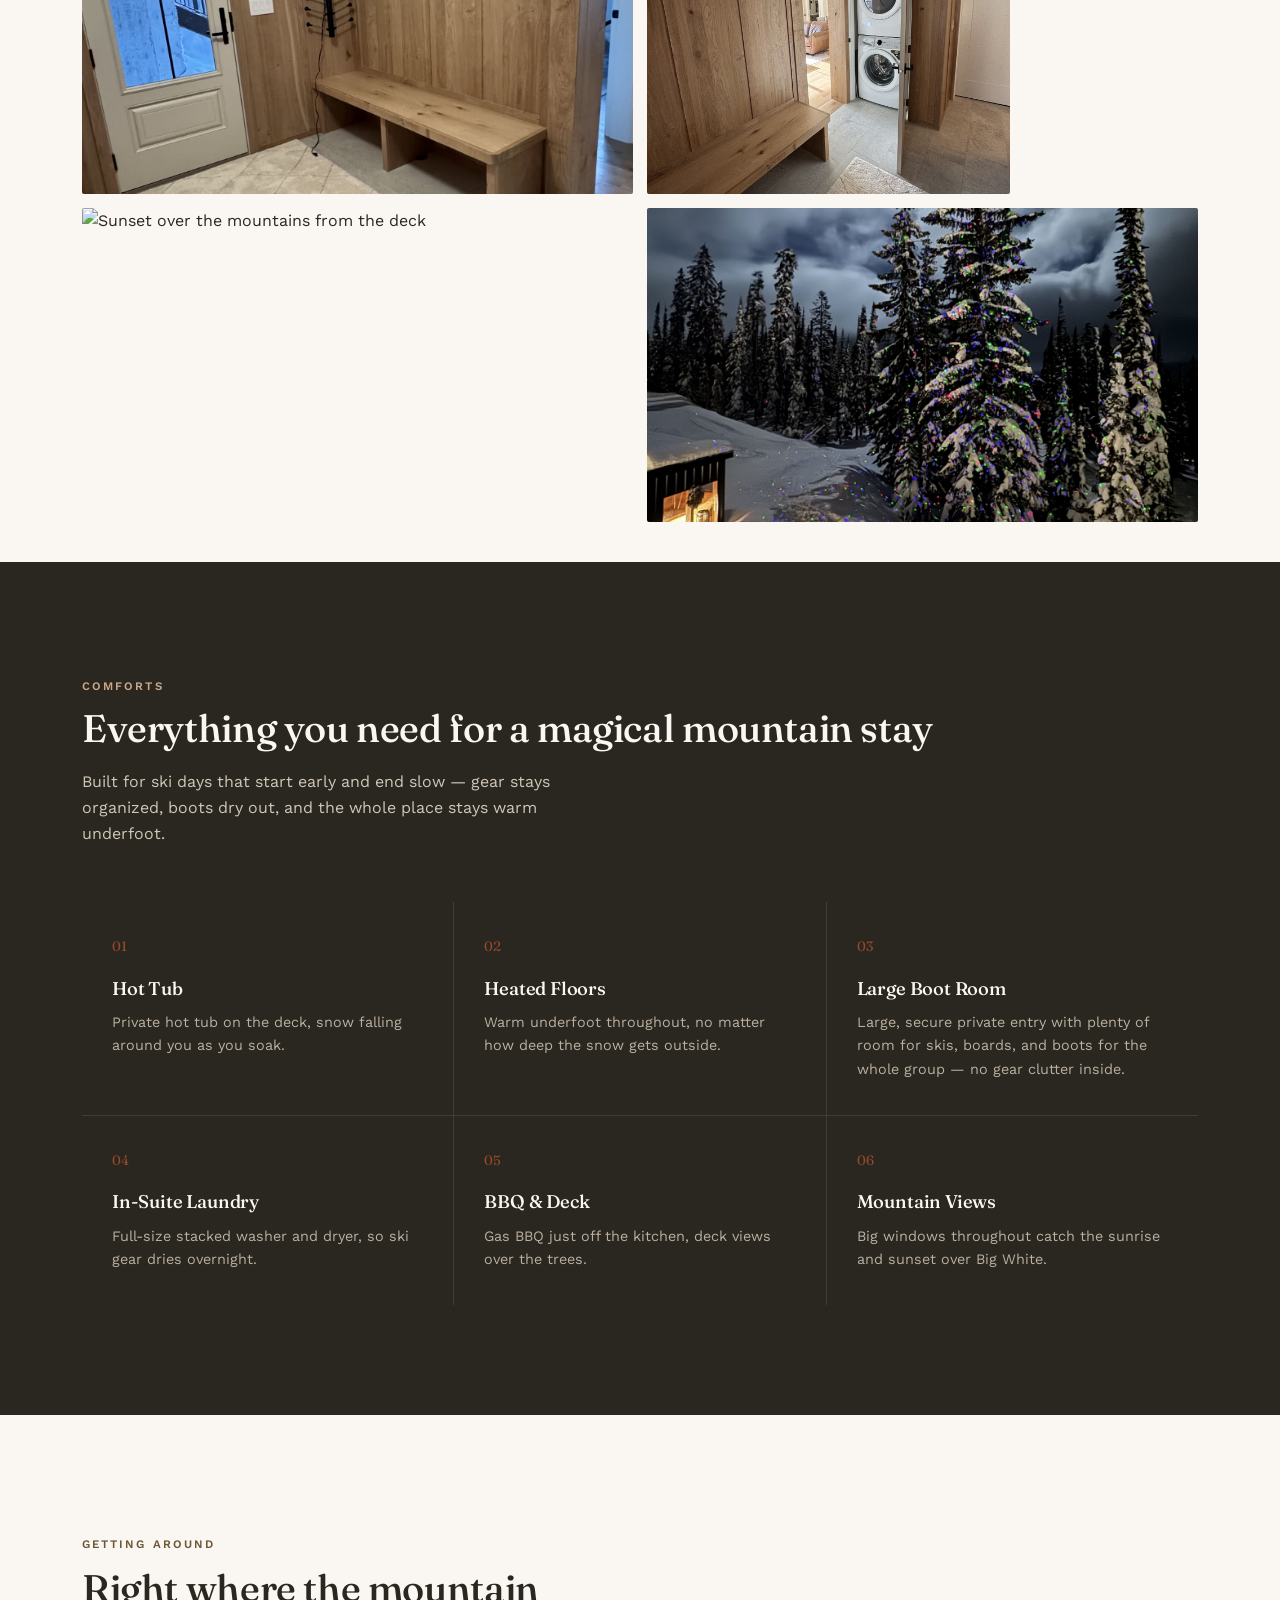
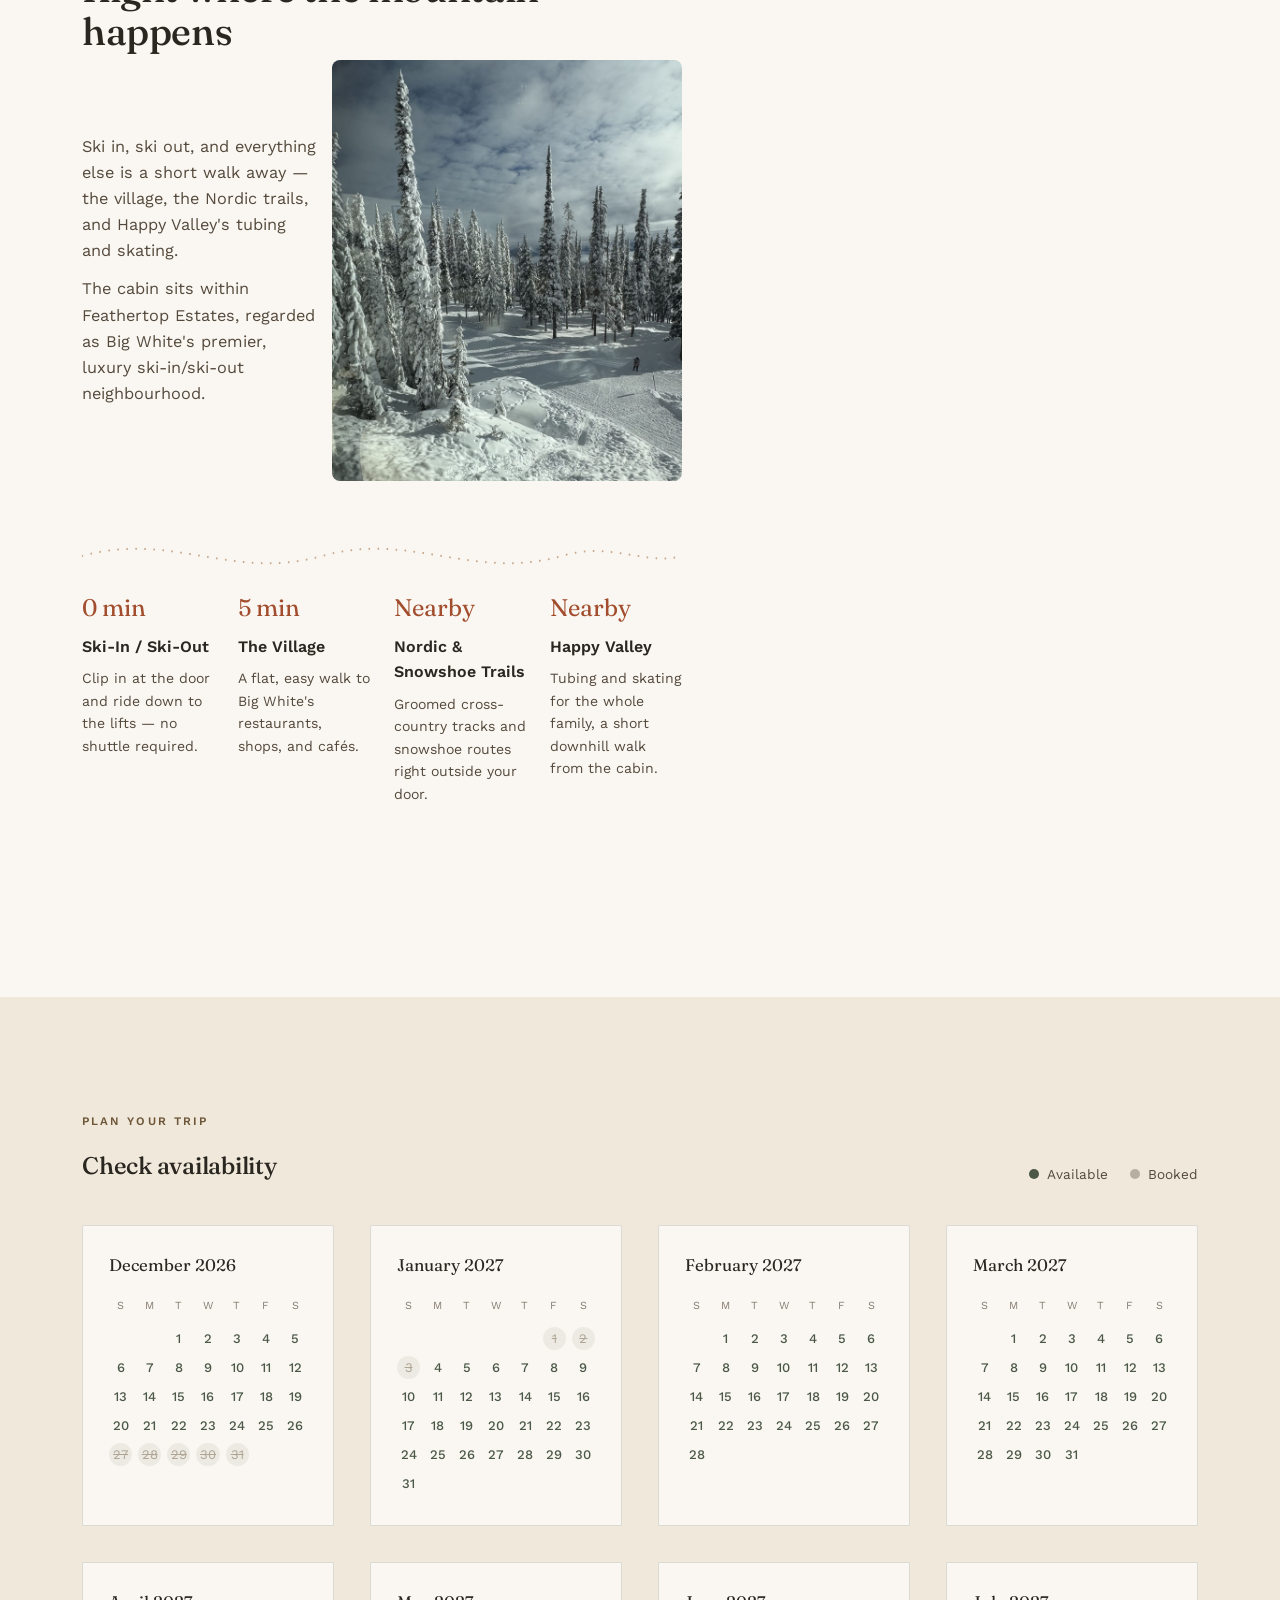
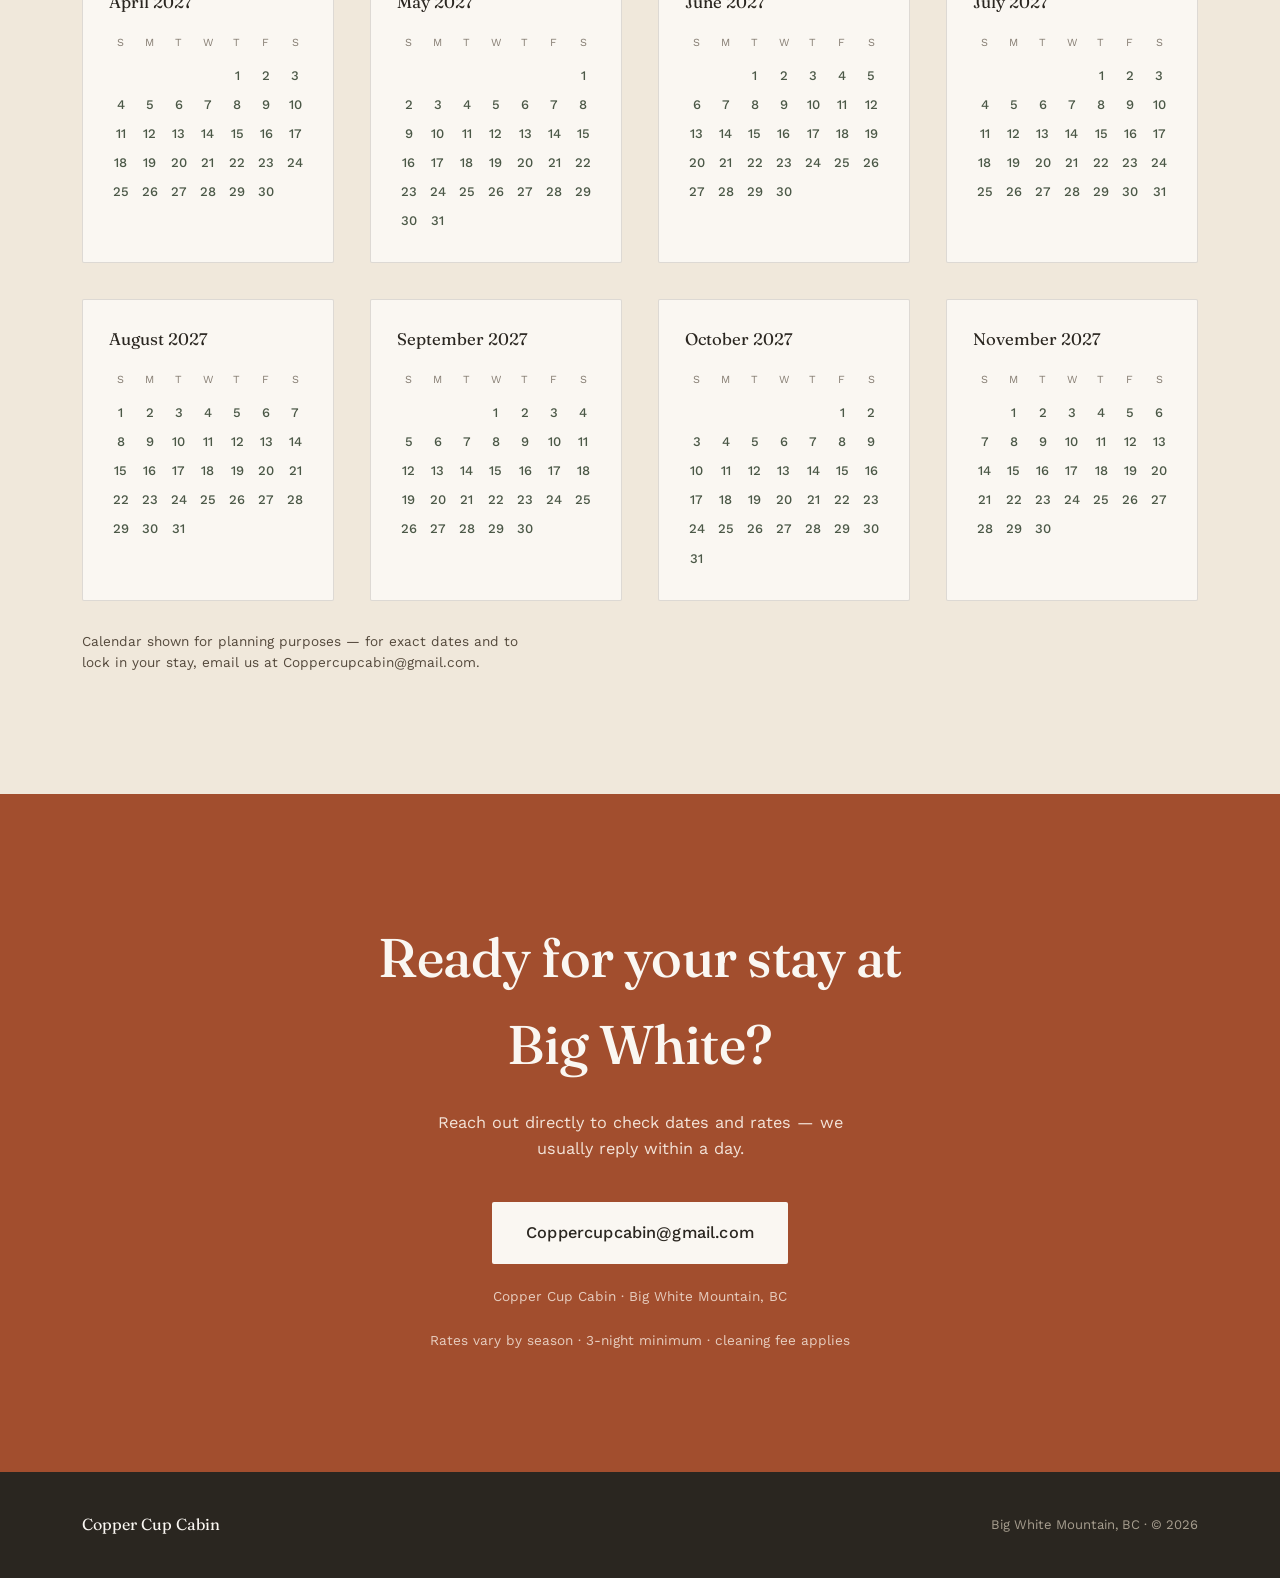
==== commit 42c081d4: "Update index.html" ====
--- a/index.html
+++ b/index.html
@@ -37,7 +37,7 @@
   <div class="hero-content wrap" style="padding-left:0;padding-right:0;">
     <div class="hero-eyebrow">Big White Mountain, BC</div>
     <h1 class="display">Copper Cup Cabin</h1>
-    <p class="hero-sub">A private two-bedroom ski-in/ski-out mountain retreat, with wide valley views, a private hot tub under the pines, and the village five minutes away., with wide mountain views, a hot tub under the pines, and the village five minutes from your door.</p>
+    <p class="hero-sub">A private two-bedroom ski-in/ski-out mountain retreat, with wide valley views, a private hot tub under the pines, and the village five minutes away.</p>
     <a class="hero-cta" href="#book">Check availability →</a>
   </div>
 </section>
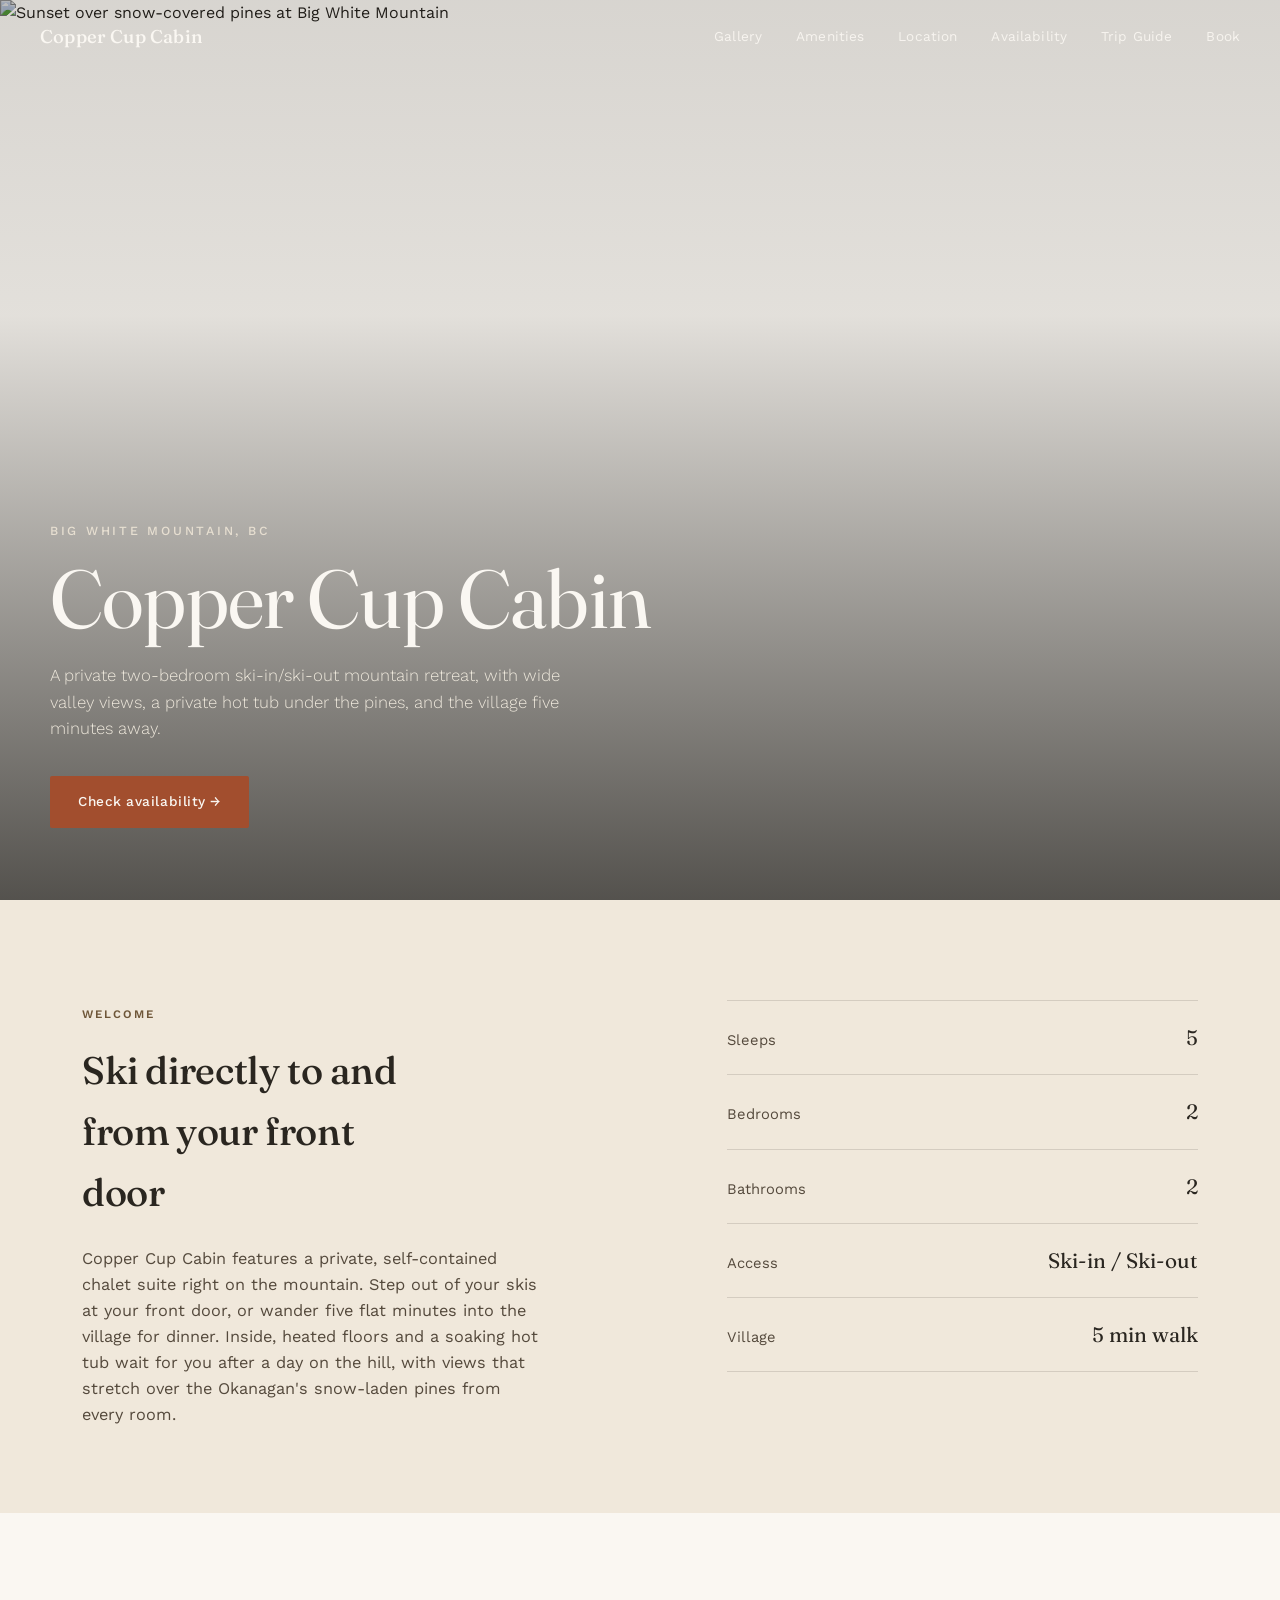
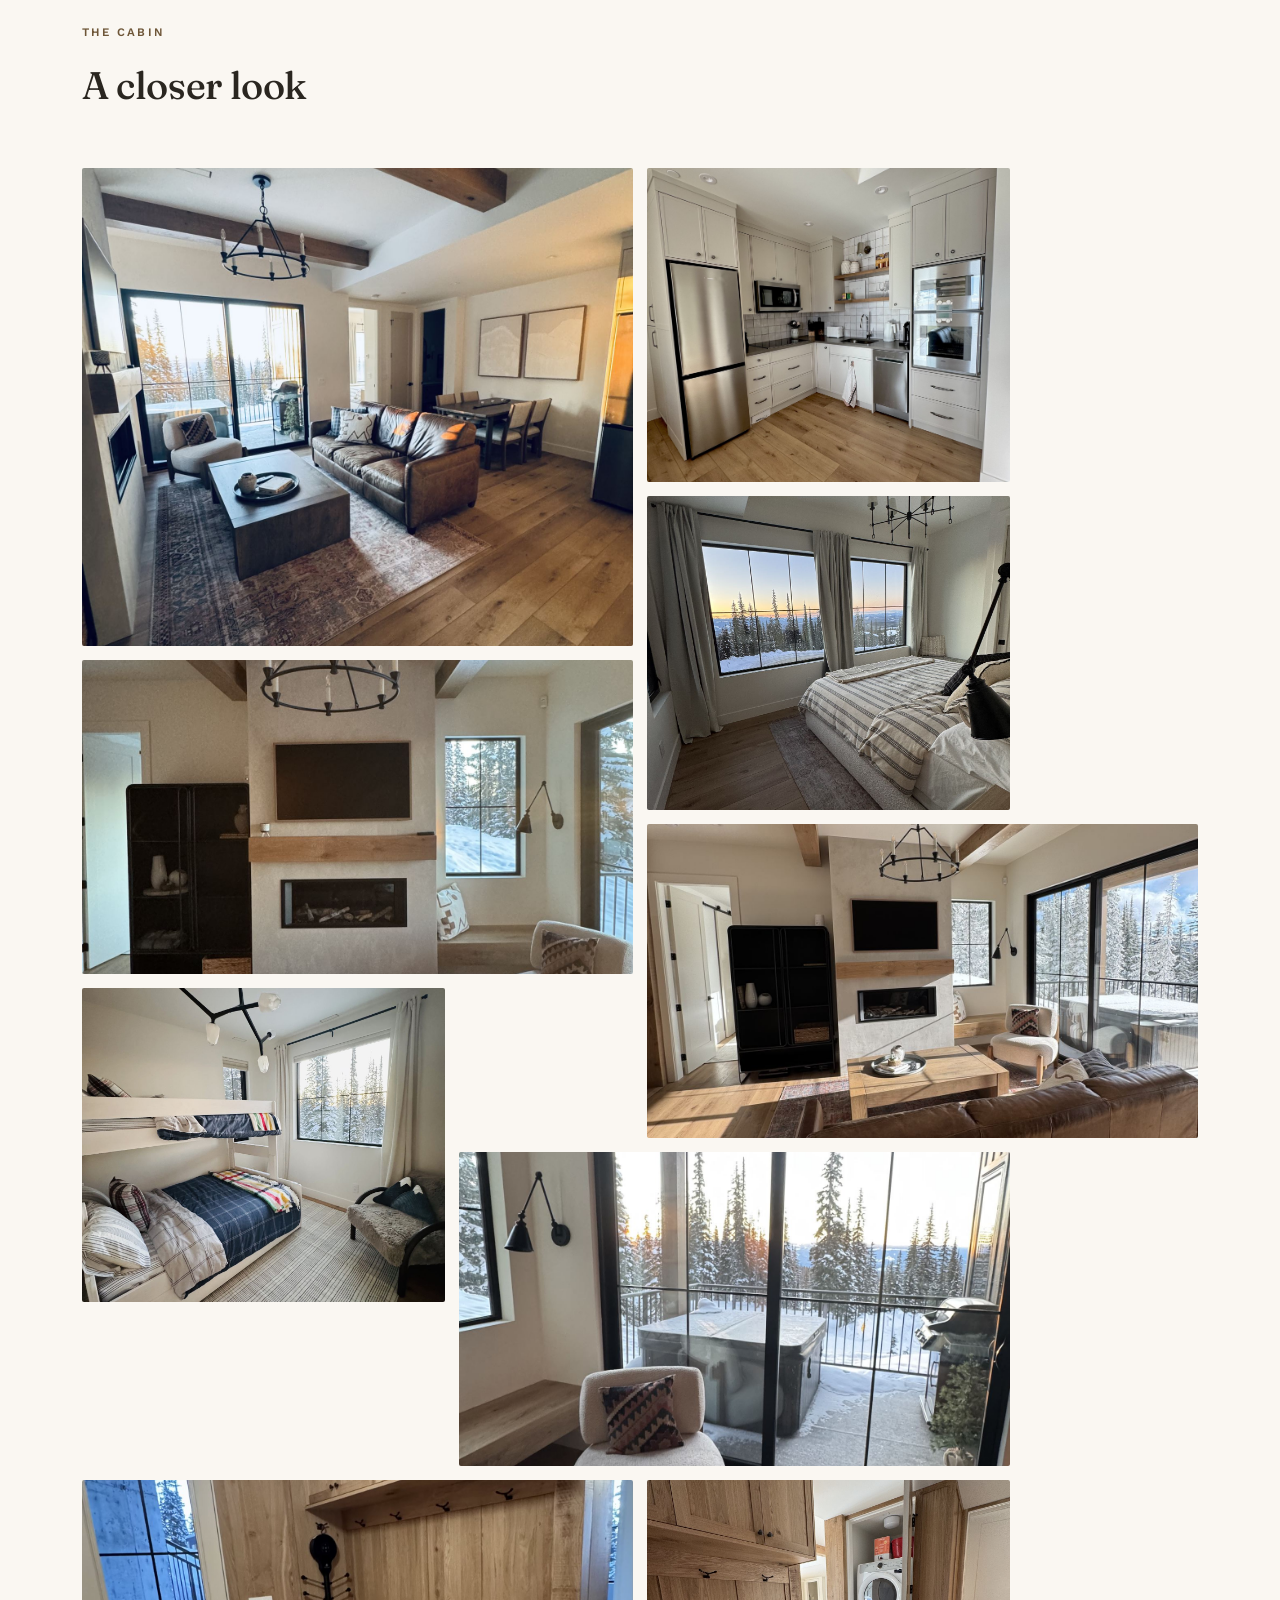
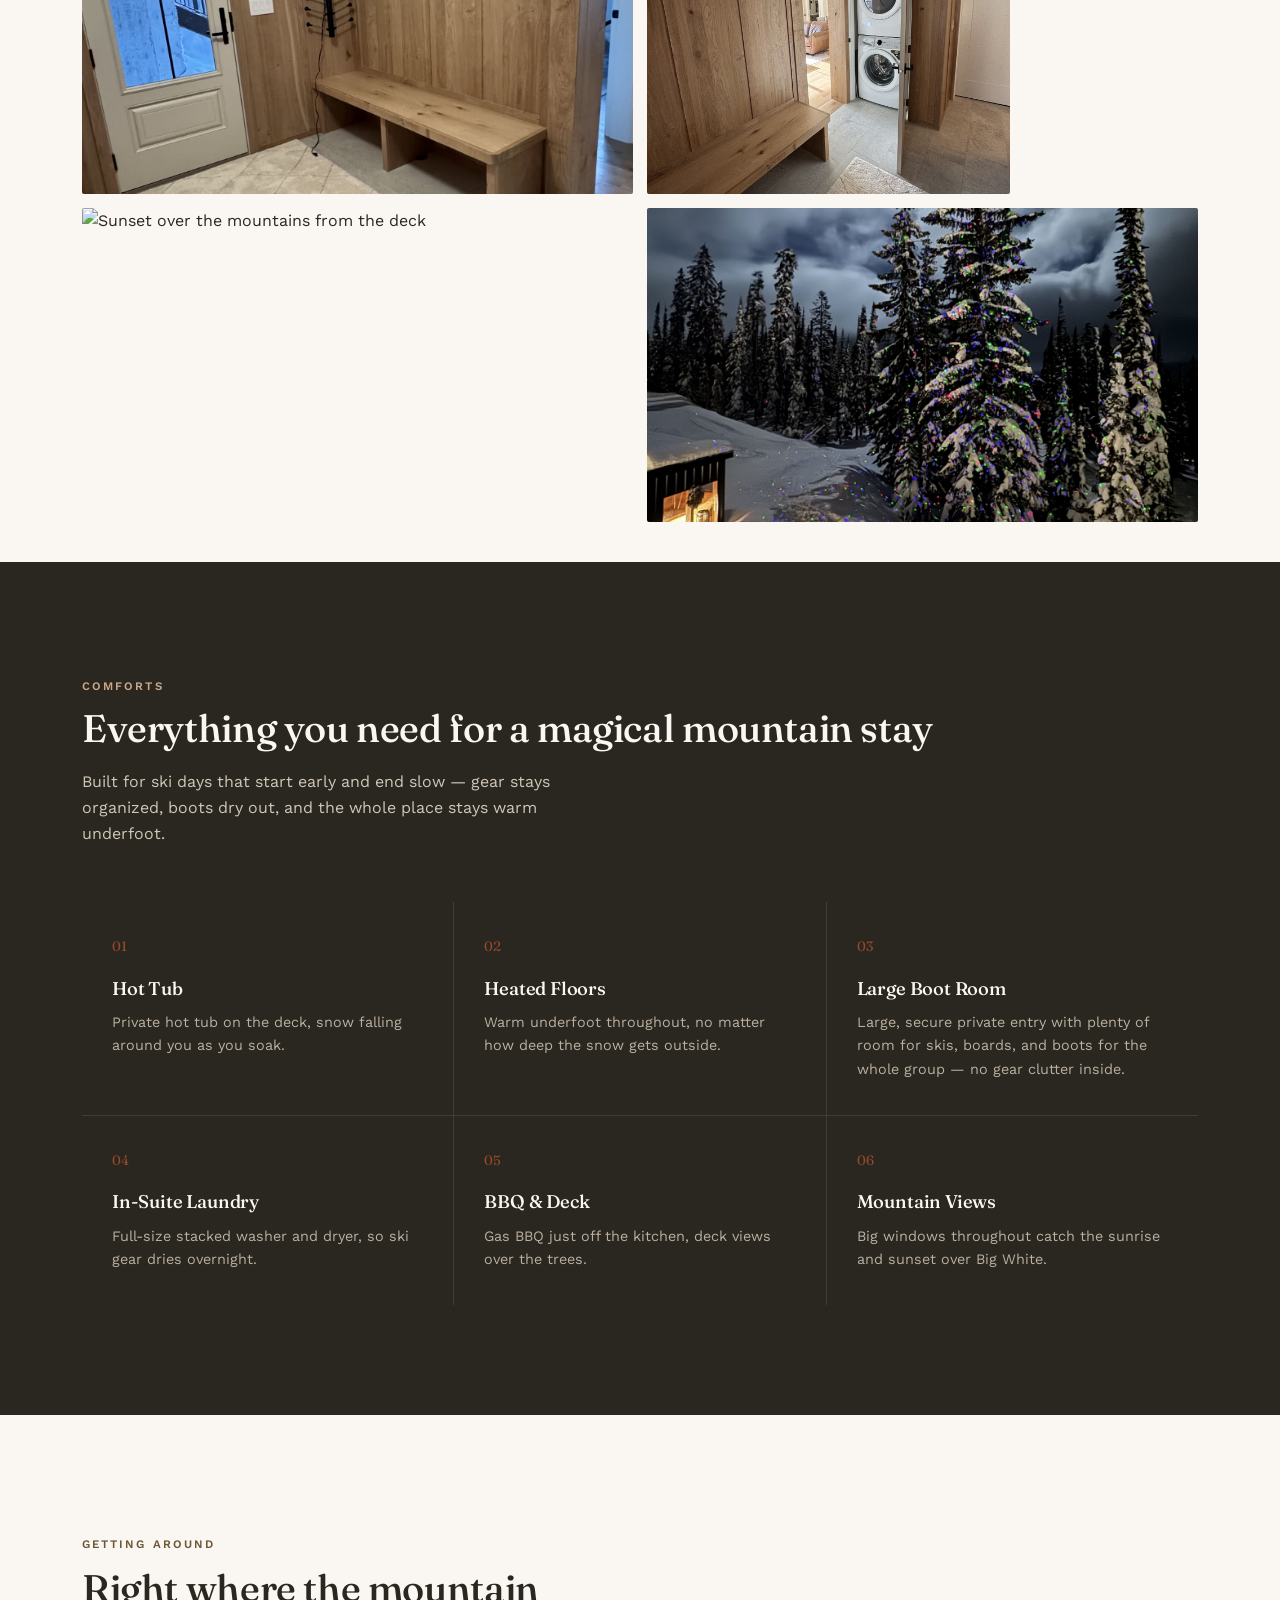
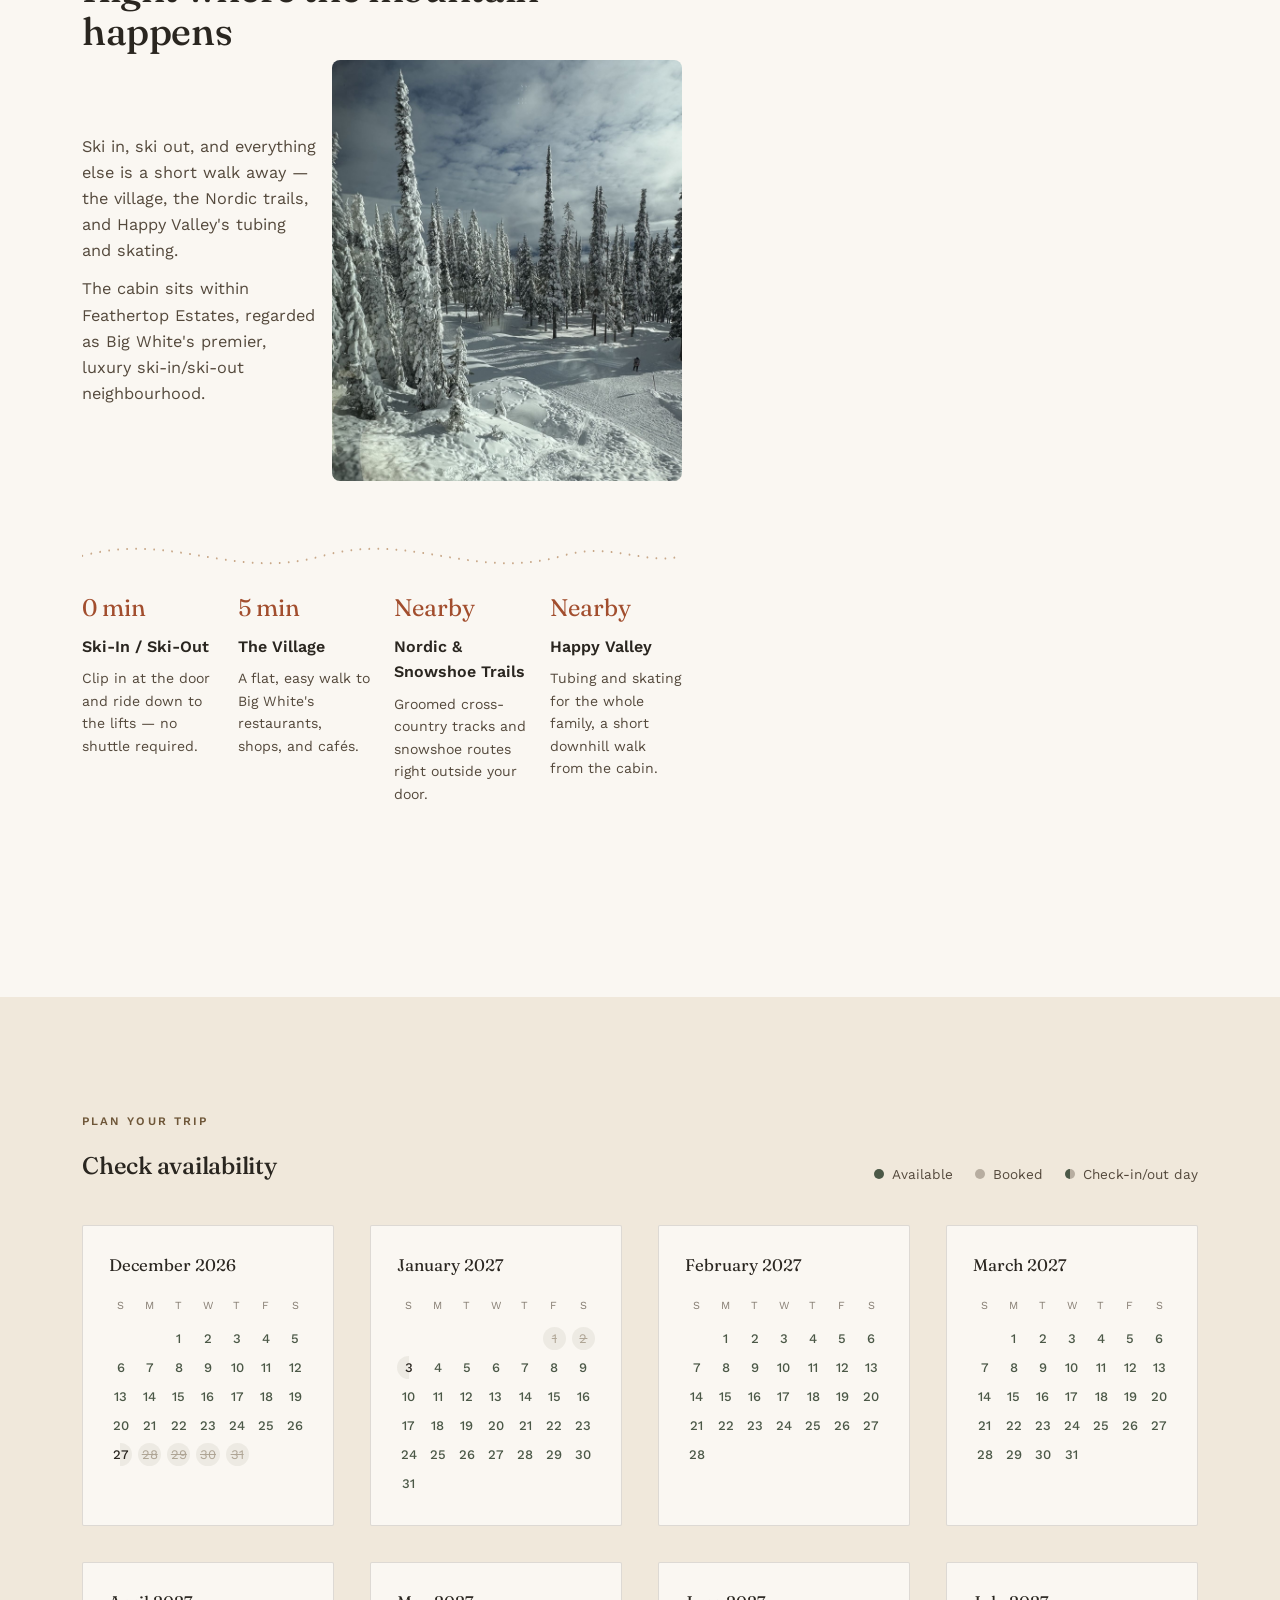
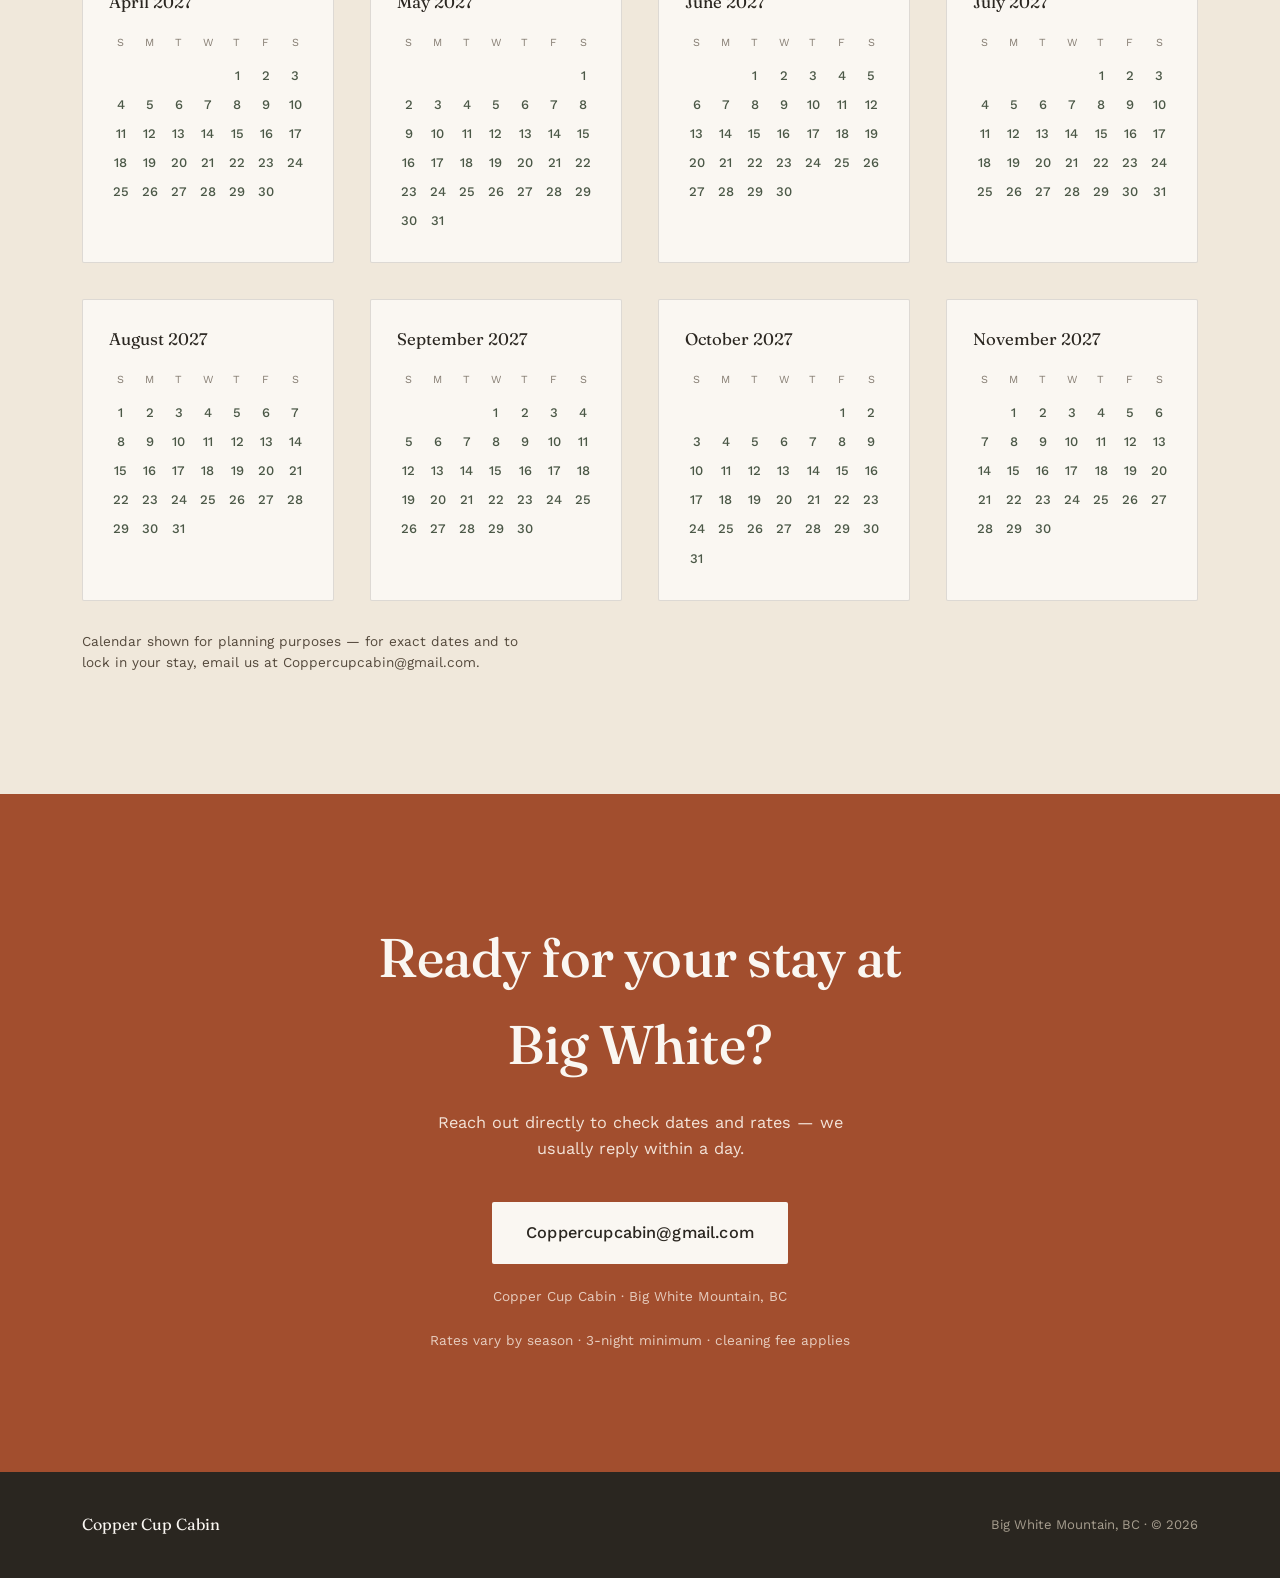
==== commit 6053478c: "Changes to calendar" ====
--- a/index.html
+++ b/index.html
@@ -169,6 +169,7 @@
       <div class="avail-legend">
         <span><span class="dot avail"></span> Available</span>
         <span><span class="dot booked"></span> Booked</span>
+        <span><span class="dot" style="background:linear-gradient(90deg, var(--pine) 50%, #B7ADA0 50%);"></span> Check-in/out day</span>
       </div>
     </div>
     <div class="calendars" id="calendars"></div>
@@ -177,13 +178,73 @@
 </section>
 
 <script>
-  // ---- EDIT THIS LIST to mark booked dates (format: "YYYY-MM-DD") ----
-  const bookedDates = new Set([
-  "2026-12-27","2026-12-28","2026-12-29","2026-12-30","2026-12-31",
-    "2027-01-01","2027-01-02","2027-01-03",
-]);
-
-  function buildMonth(container, year, month){
+  // =========================================================================
+  // BOOKING DATA SOURCE
+  // =========================================================================
+  // This calendar is fed by a Google Sheet published as CSV. To update
+  // availability, just edit the sheet — no code changes needed.
+  //
+  // SHEET SETUP:
+  //   1. Create a Google Sheet with two columns: "Check-In" and "Check-Out"
+  //      (header row required), one row per stay, dates as YYYY-MM-DD.
+  //   2. File -> Share -> Publish to web -> select the sheet -> CSV -> Publish.
+  //   3. Paste the resulting URL below as SHEET_CSV_URL.
+  //
+  // Until you set that up (or if the fetch ever fails/is offline), the
+  // FALLBACK_STAYS list below is used instead, so the calendar always works.
+  // =========================================================================
+
+  const SHEET_CSV_URL = "https://docs.google.com/spreadsheets/d/e/2PACX-1vQPqBouDHlgFhv6SoJ_RrPNwXim0dZtc22AIdy6AShqWZ_HTF27kTaC4MLfUy2rZk-SS5PGdoLkddB1/pub?gid=1829806390&single=true&output=csv";
+
+  const FALLBACK_STAYS = [
+    { checkIn: "2026-12-27", checkOut: "2027-01-03" }
+  ];
+
+  function isValidIsoDate(value){
+    // Must look like YYYY-MM-DD and parse to a real date (catches blanks,
+    // stray "1899-12-30" placeholder values, and other malformed cells)
+    if(!/^\d{4}-\d{2}-\d{2}$/.test(value)) return false;
+    const d = new Date(value + "T00:00:00");
+    if(isNaN(d.getTime())) return false;
+    if(d.getFullYear() < 2020) return false; // guards against spreadsheet epoch artifacts
+    return true;
+  }
+
+  function parseCsvToStays(csvText){
+    const lines = csvText.trim().split("\n").filter(Boolean);
+    // Skip header row
+    const rows = lines.slice(1);
+    const stays = [];
+    for(const row of rows){
+      const cols = row.split(",").map(c => c.replace(/["\r]/g,"").trim());
+      const [checkIn, checkOut] = cols;
+      if(isValidIsoDate(checkIn) && isValidIsoDate(checkOut)){
+        stays.push({ checkIn, checkOut });
+      }
+    }
+    return stays;
+  }
+
+  function buildDateStatus(stays){
+    const dateStatus = {};
+    stays.forEach(({ checkIn, checkOut }) => {
+      const start = new Date(checkIn + "T00:00:00");
+      const end = new Date(checkOut + "T00:00:00");
+      for(let d = new Date(start); d <= end; d.setDate(d.getDate() + 1)){
+        const iso = d.toISOString().slice(0,10);
+        if(iso === checkIn){
+          dateStatus[iso] = "checkin";   // morning free, afternoon booked
+        } else if(iso === checkOut){
+          dateStatus[iso] = "checkout";  // morning booked, afternoon free
+        } else {
+          dateStatus[iso] = "booked";    // full day booked
+        }
+      }
+    });
+    return dateStatus;
+  }
+
+  function buildMonth(container, year, month, dateStatus){
     const card = document.createElement('div');
     card.className = 'cal-card';
     const label = document.createElement('div');
@@ -209,7 +270,8 @@
     for(let d=1; d<=daysInMonth; d++){
       const el = document.createElement('div');
       const iso = `${year}-${String(month+1).padStart(2,'0')}-${String(d).padStart(2,'0')}`;
-      el.className = 'cal-day ' + (bookedDates.has(iso) ? 'booked' : 'available');
+      const status = dateStatus[iso] || 'available';
+      el.className = 'cal-day ' + status;
       el.textContent = d;
       grid.appendChild(el);
     }
@@ -217,14 +279,35 @@
     container.appendChild(card);
   }
 
-  const calContainer = document.getElementById('calendars');
-  const today = new Date();
-  buildMonth(calContainer, today.getFullYear(), today.getMonth());
- for(let i = 1; i <= 11; i++){
-     const future = new Date(today.getFullYear(), today.getMonth()+i, 1);
-     buildMonth(calContainer, future.getFullYear(), future.getMonth());
-   }
-  
+  function renderCalendar(stays){
+    const dateStatus = buildDateStatus(stays);
+    const calContainer = document.getElementById('calendars');
+    calContainer.innerHTML = '';
+    const today = new Date();
+    buildMonth(calContainer, today.getFullYear(), today.getMonth(), dateStatus);
+    for(let i = 1; i <= 11; i++){
+      const future = new Date(today.getFullYear(), today.getMonth()+i, 1);
+      buildMonth(calContainer, future.getFullYear(), future.getMonth(), dateStatus);
+    }
+  }
+
+  if(SHEET_CSV_URL){
+    fetch(SHEET_CSV_URL)
+      .then(res => {
+        if(!res.ok) throw new Error('Sheet fetch failed');
+        return res.text();
+      })
+      .then(csvText => {
+        const stays = parseCsvToStays(csvText);
+        renderCalendar(stays.length ? stays : FALLBACK_STAYS);
+      })
+      .catch(err => {
+        console.warn('Falling back to local booking data:', err);
+        renderCalendar(FALLBACK_STAYS);
+      });
+  } else {
+    renderCalendar(FALLBACK_STAYS);
+  }
 </script>
 
 <section class="book" id="book">
--- a/styles.css
+++ b/styles.css
@@ -294,6 +294,14 @@
     background:#EDEAE3;color:#AFA595;text-decoration:line-through;
   }
   .cal-day.available{color:var(--pine);font-weight:500;}
+  .cal-day.checkin{
+    background:linear-gradient(90deg, var(--snow) 50%, #EDEAE3 50%);
+    color:var(--ink);font-weight:500;
+  }
+  .cal-day.checkout{
+    background:linear-gradient(90deg, #EDEAE3 50%, var(--snow) 50%);
+    color:var(--ink);font-weight:500;
+  }
   .avail-note{
     margin-top:30px;font-size:0.85rem;color:var(--ink-soft);max-width:56ch;
   }
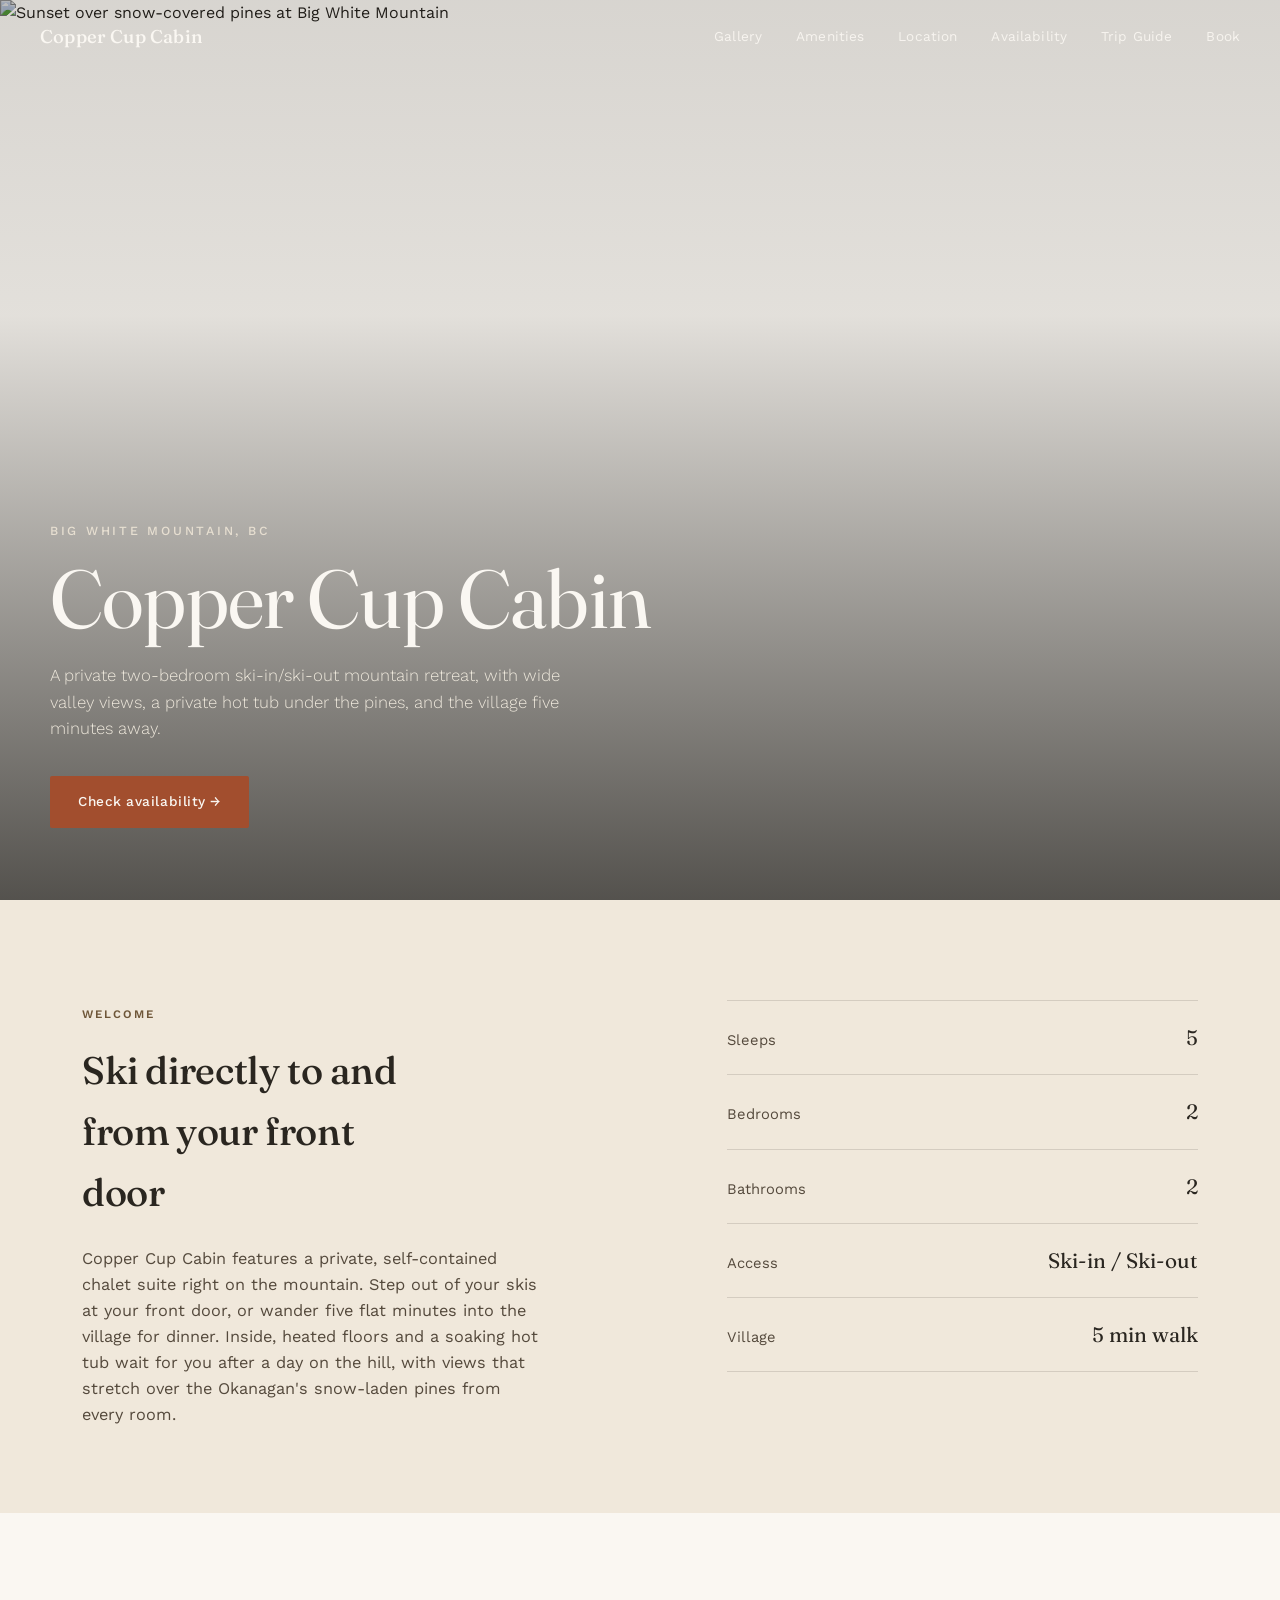
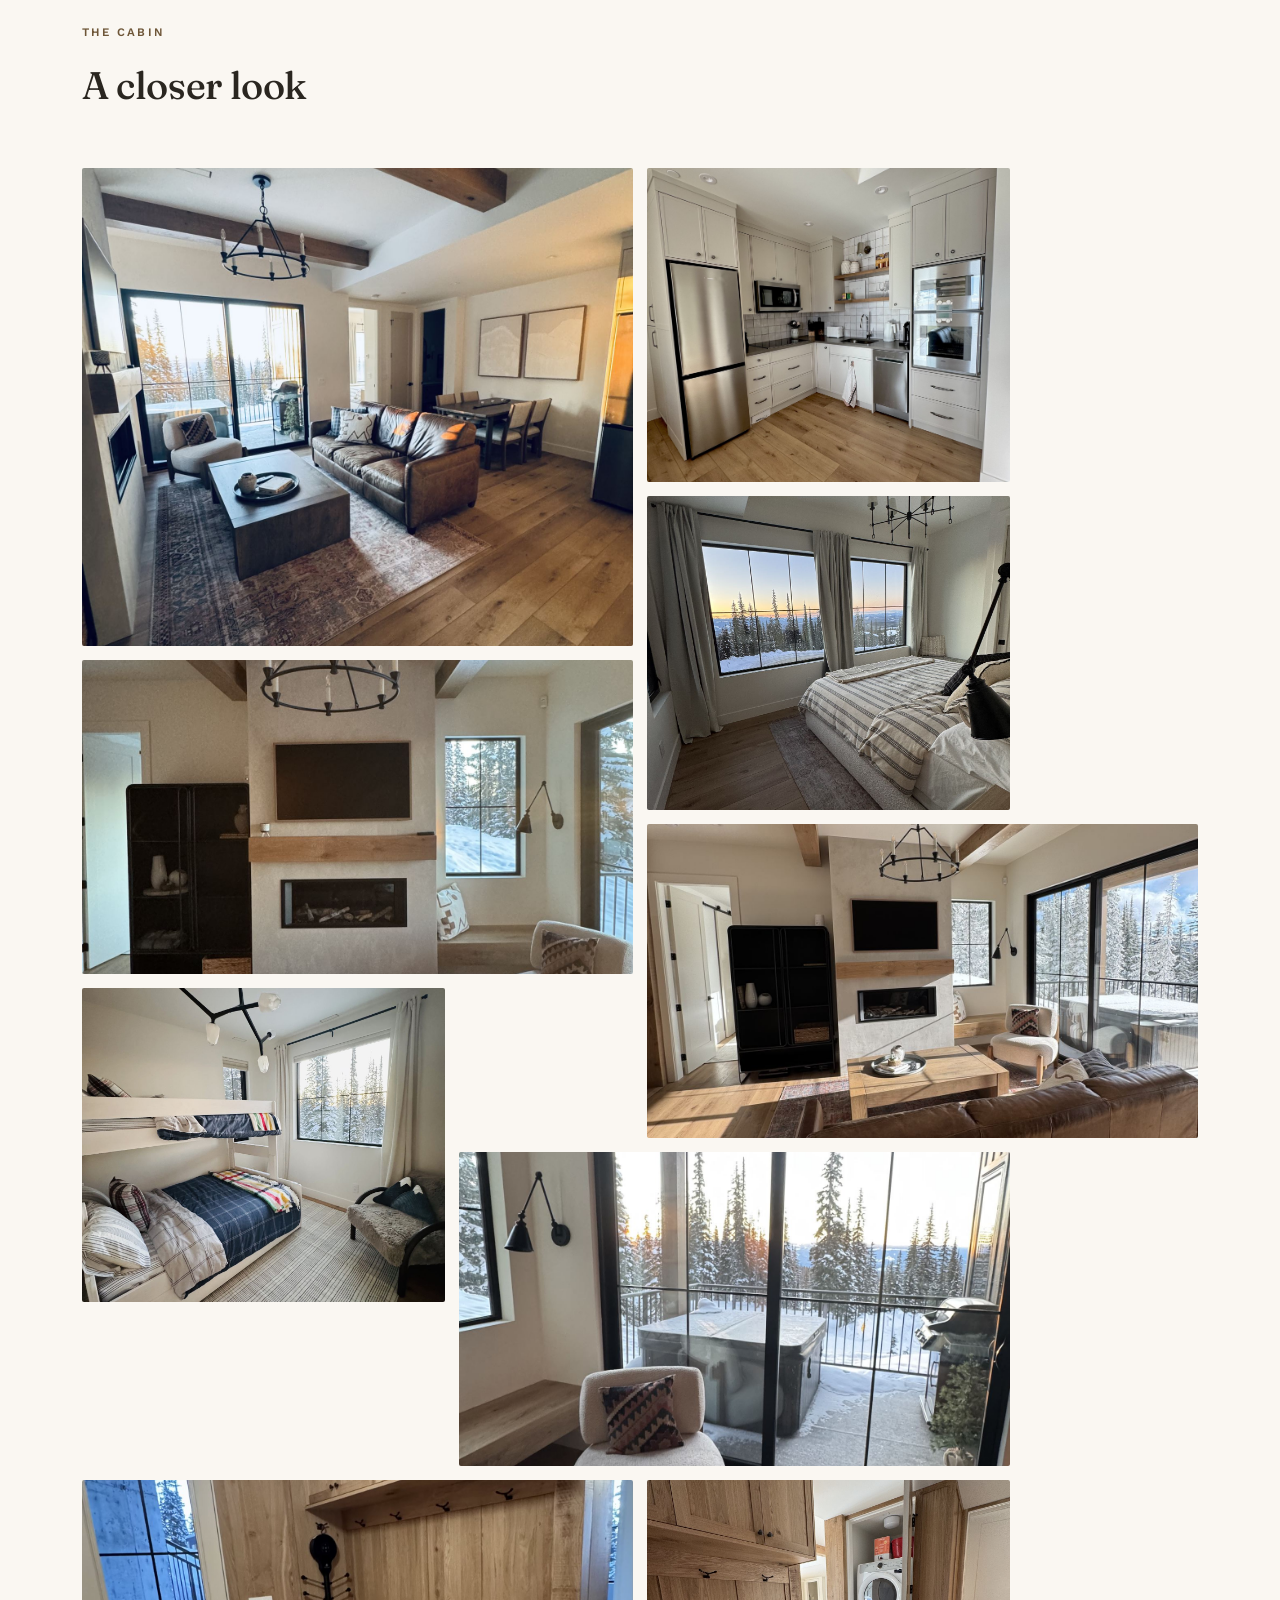
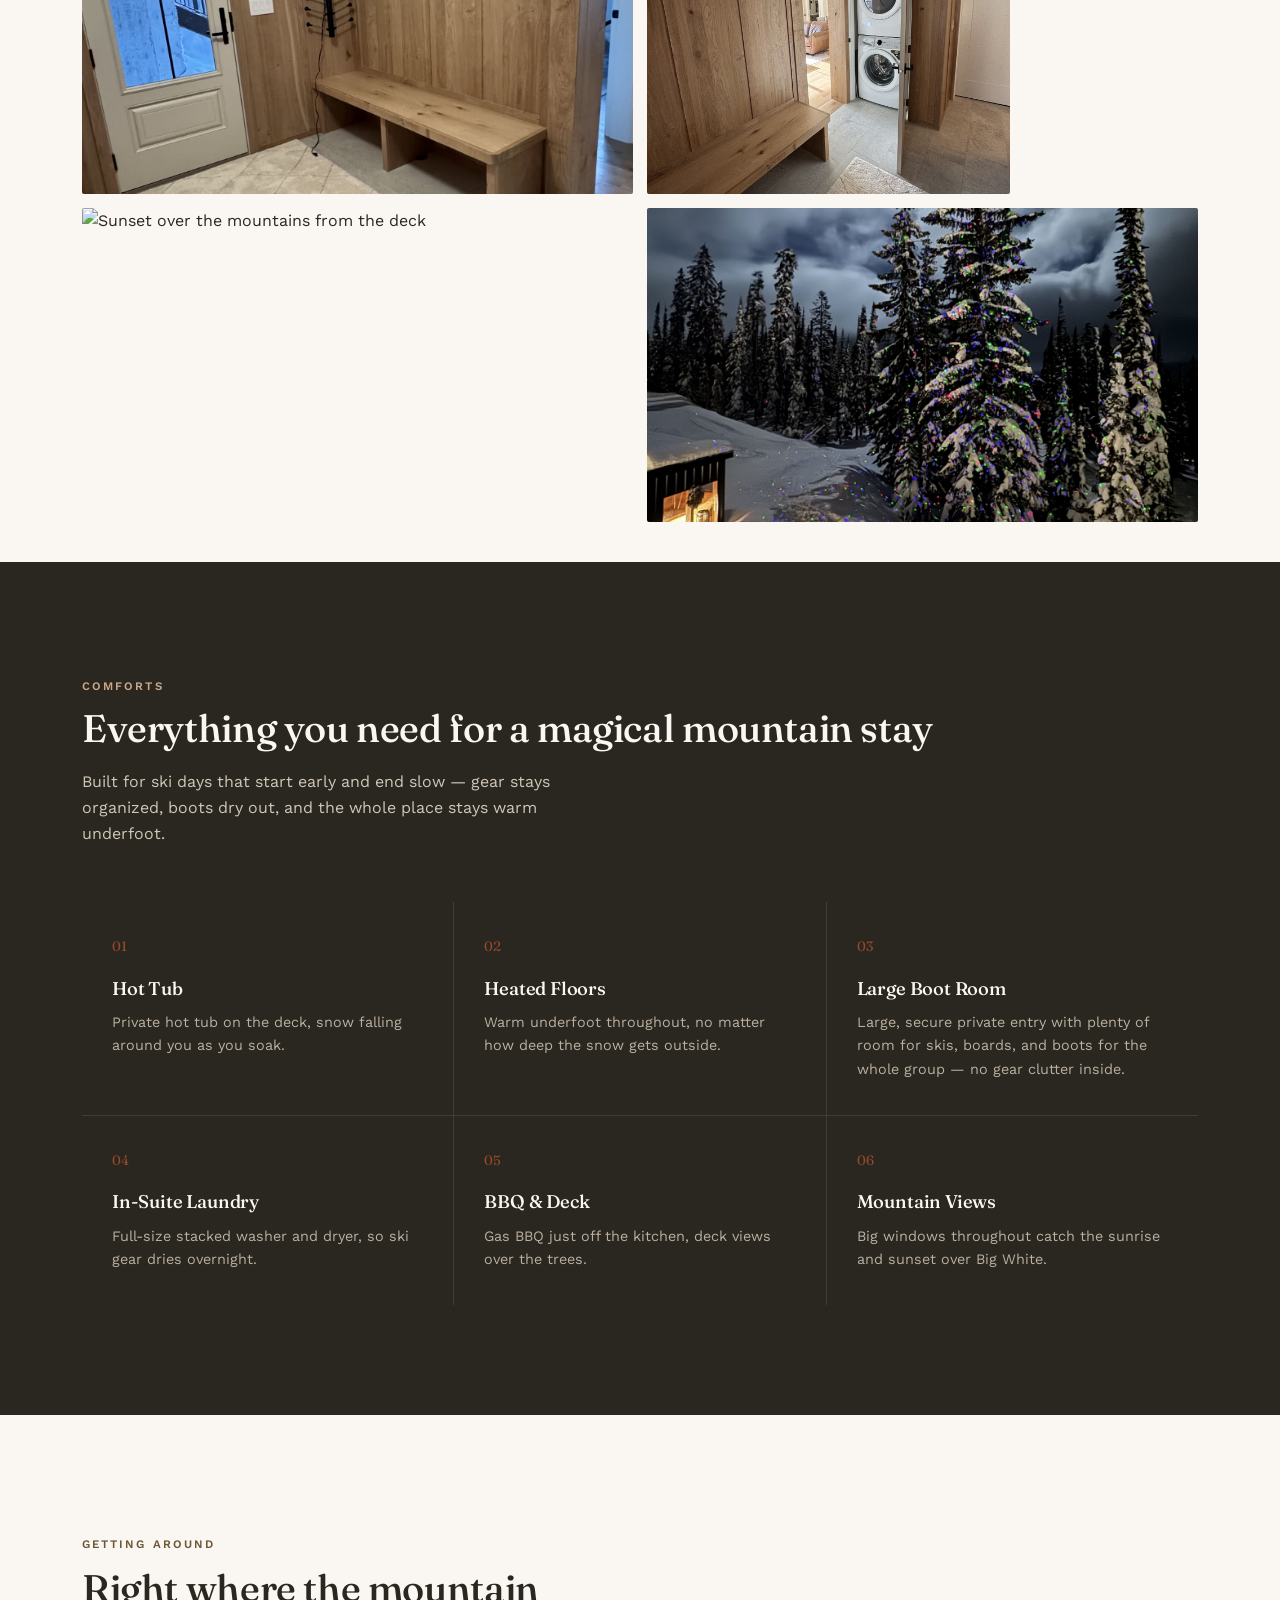
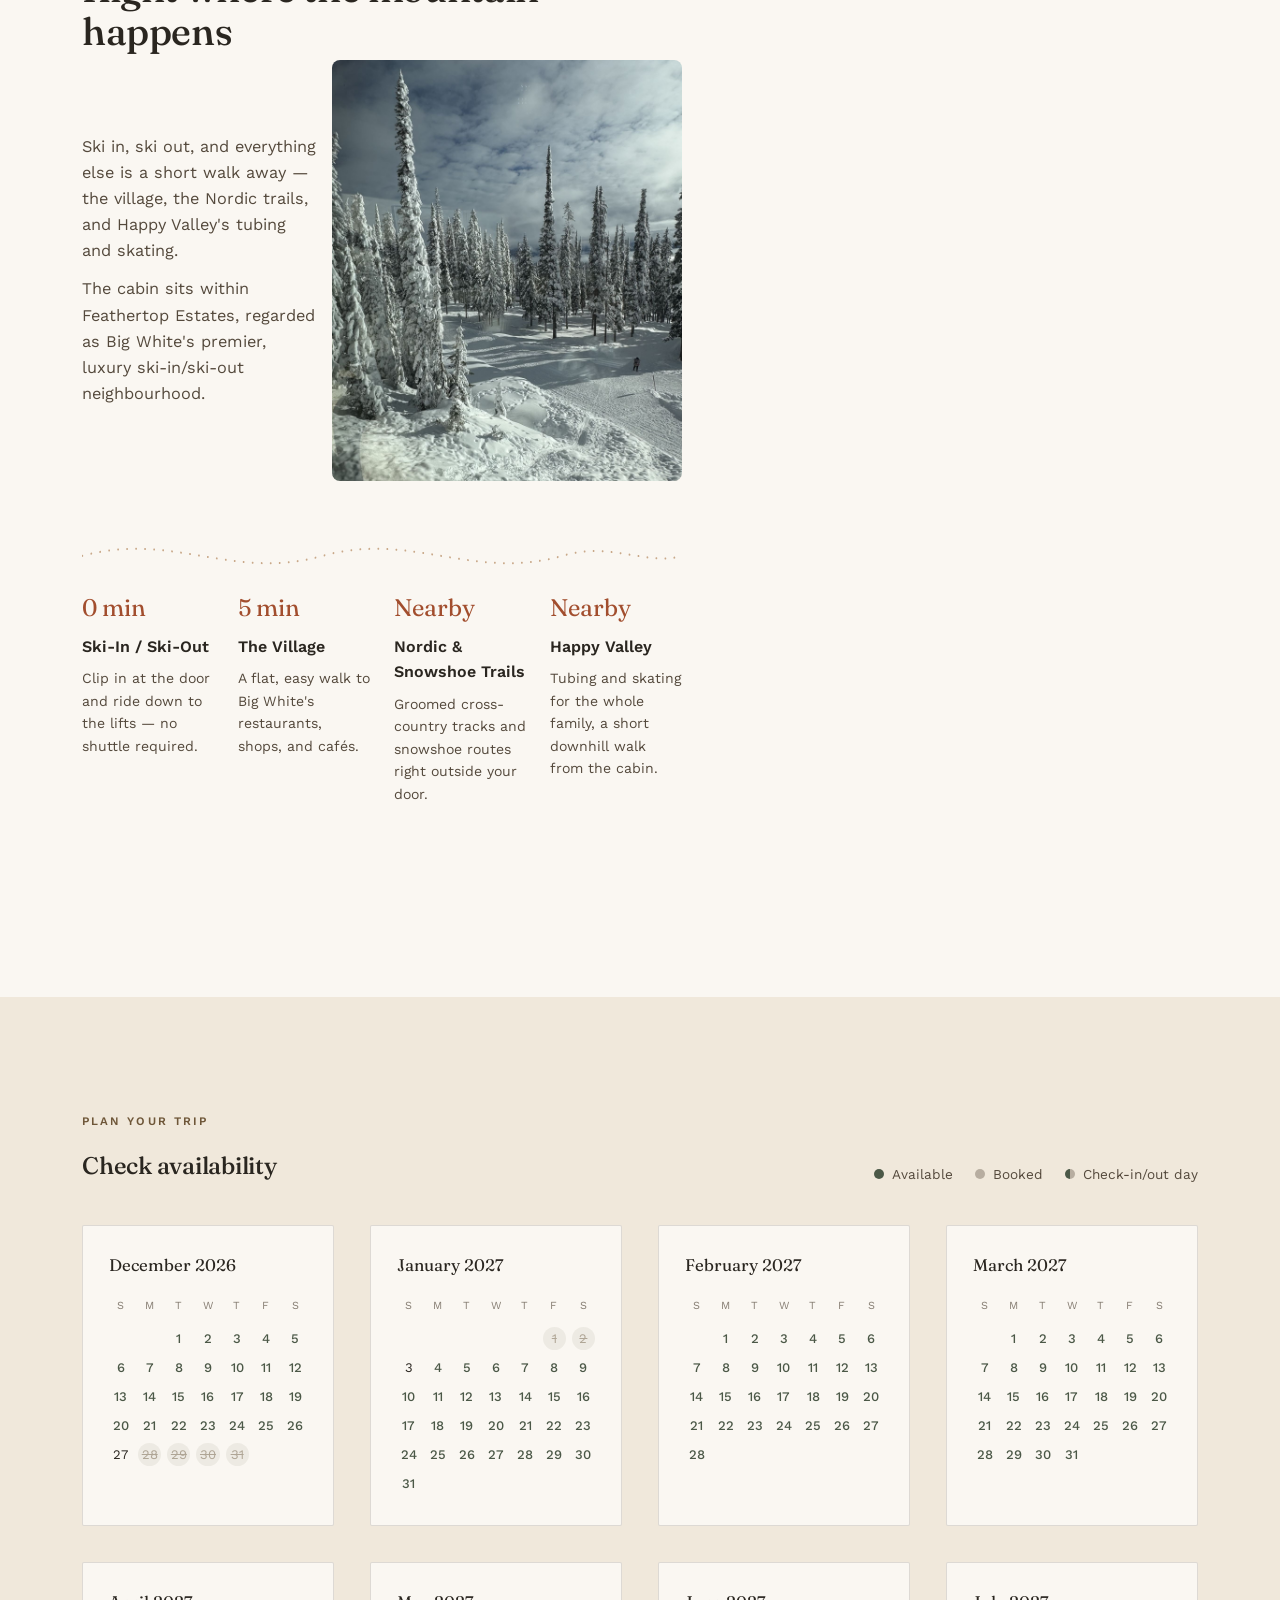
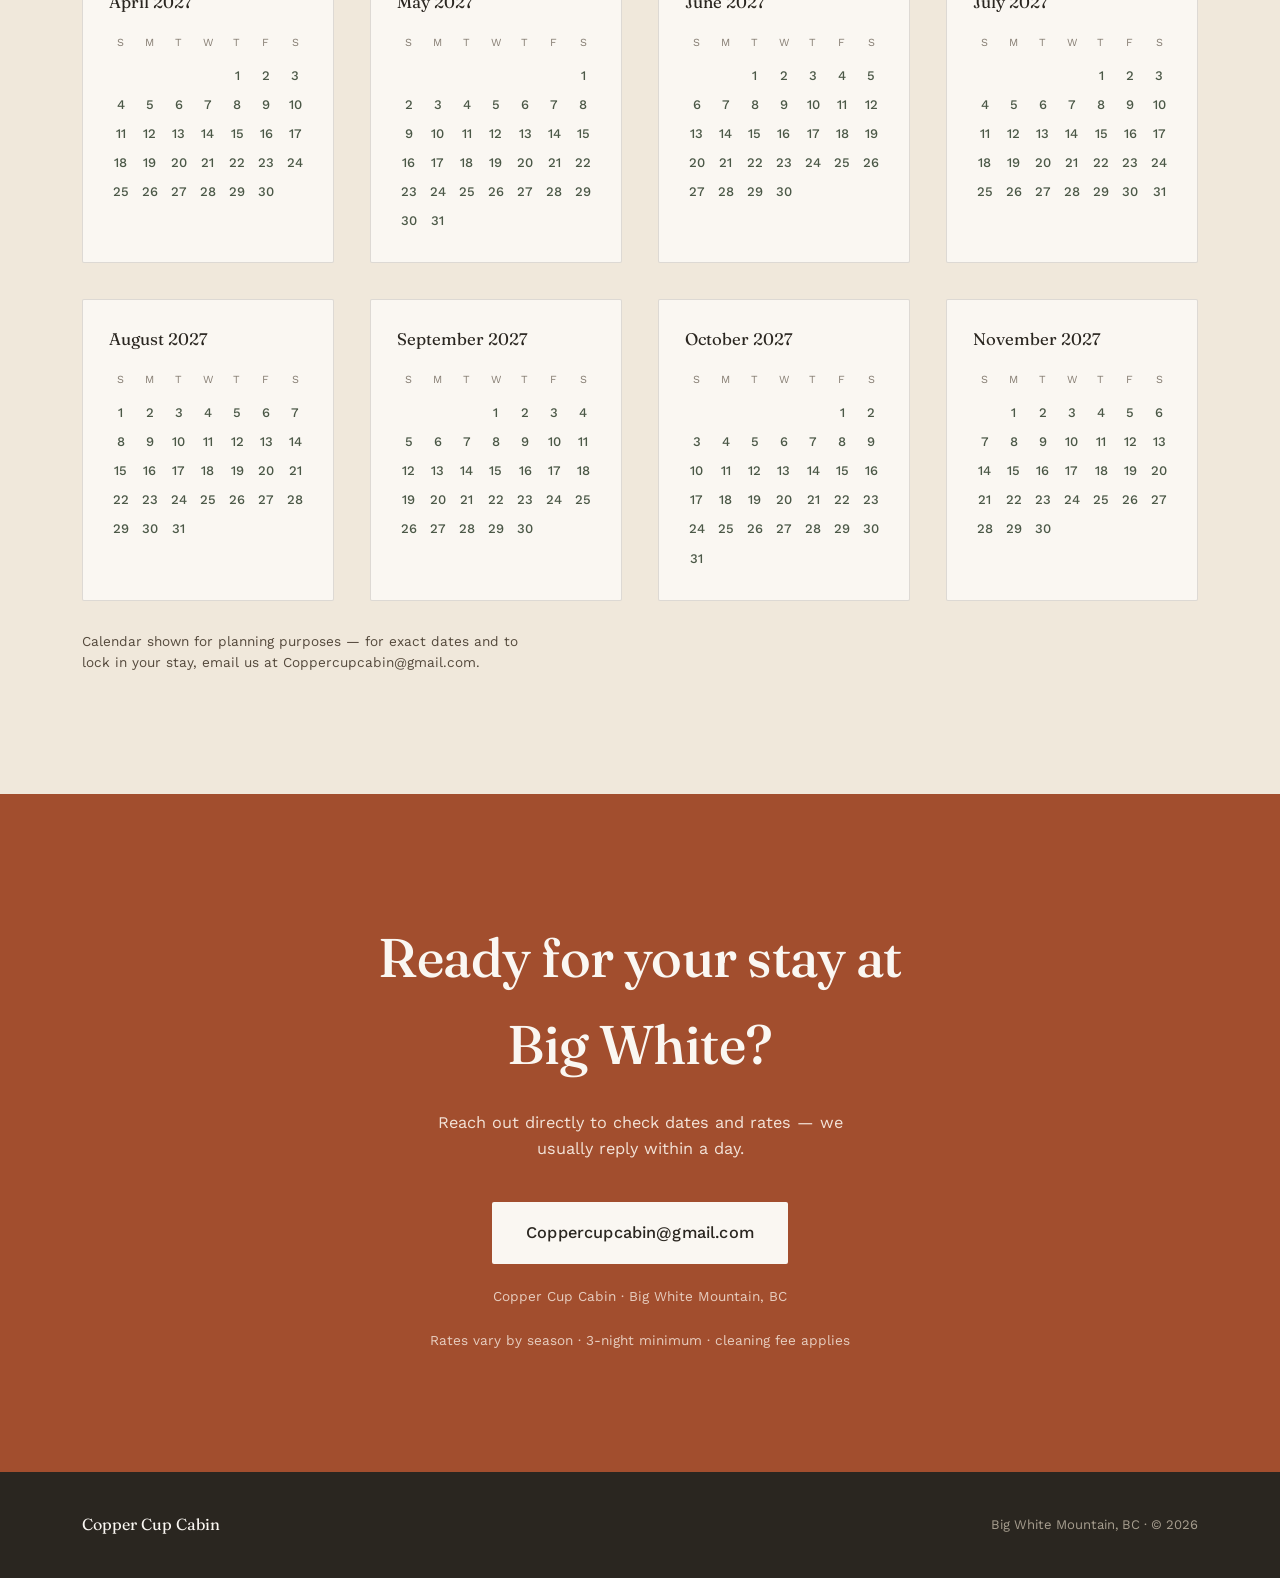
==== commit bfd33b53: "Style and title changes" ====
--- a/index.html
+++ b/index.html
@@ -3,7 +3,7 @@
 <head>
 <meta charset="UTF-8">
 <meta name="viewport" content="width=device-width, initial-scale=1.0">
-<title>Copper Cup Cabin at Big White Mountain</title>
+<title>Copper Cup Cabin on Big White Mountain</title>
 <link rel="preconnect" href="https://fonts.googleapis.com">
 <link rel="preconnect" href="https://fonts.gstatic.com" crossorigin>
 <link href="https://fonts.googleapis.com/css2?family=Fraunces:ital,opsz,wght@0,9..144,300;0,9..144,400;0,9..144,500;0,9..144,600;1,9..144,400&family=Work+Sans:wght@300;400;500;600&display=swap" rel="stylesheet">
@@ -38,7 +38,7 @@
     <div class="hero-eyebrow">Big White Mountain, BC</div>
     <h1 class="display">Copper Cup Cabin</h1>
     <p class="hero-sub">A private two-bedroom ski-in/ski-out mountain retreat, with wide valley views, a private hot tub under the pines, and the village five minutes away.</p>
-    <a class="hero-cta" href="#book">Check availability →</a>
+    <a class="hero-cta" href="#availability">Check availability →</a>
   </div>
 </section>
 
--- a/styles.css
+++ b/styles.css
@@ -294,14 +294,6 @@
     background:#EDEAE3;color:#AFA595;text-decoration:line-through;
   }
   .cal-day.available{color:var(--pine);font-weight:500;}
-  .cal-day.checkin{
-    background:linear-gradient(90deg, var(--snow) 50%, #EDEAE3 50%);
-    color:var(--ink);font-weight:500;
-  }
-  .cal-day.checkout{
-    background:linear-gradient(90deg, #EDEAE3 50%, var(--snow) 50%);
-    color:var(--ink);font-weight:500;
-  }
   .avail-note{
     margin-top:30px;font-size:0.85rem;color:var(--ink-soft);max-width:56ch;
   }
@@ -348,7 +340,7 @@
 .guide-hero h1{font-size:clamp(2.2rem,4.8vw,3.6rem);color:var(--snow);margin:14px 0 18px;}
 .guide-hero p{color:#CFC7B8;max-width:56ch;font-size:1.02rem;}
 .back-home{
-  display:inline-flex;align-items:center;gap:8px;
+  display:flex;align-items:center;gap:8px;
   font-size:0.85rem;color:#CFC7B8;margin-bottom:26px;
 }
 .back-home:hover{color:var(--snow);}
